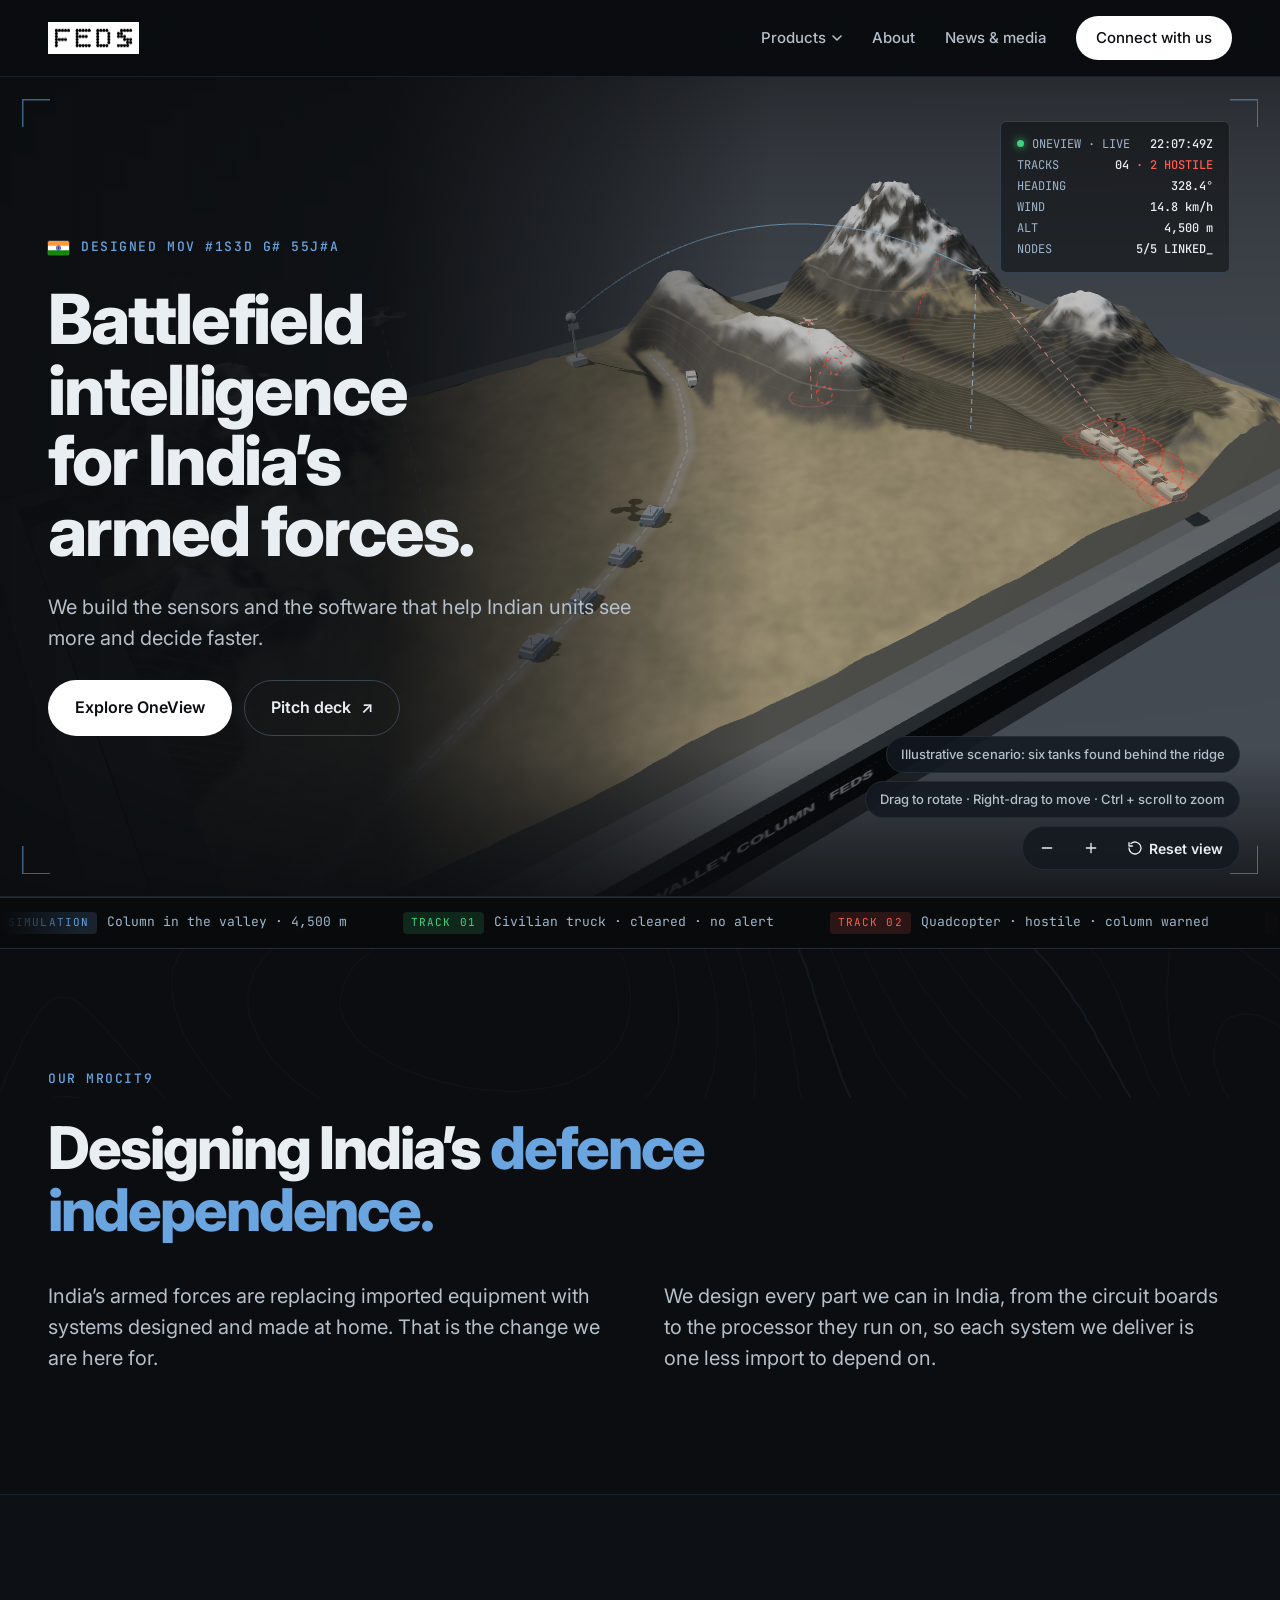
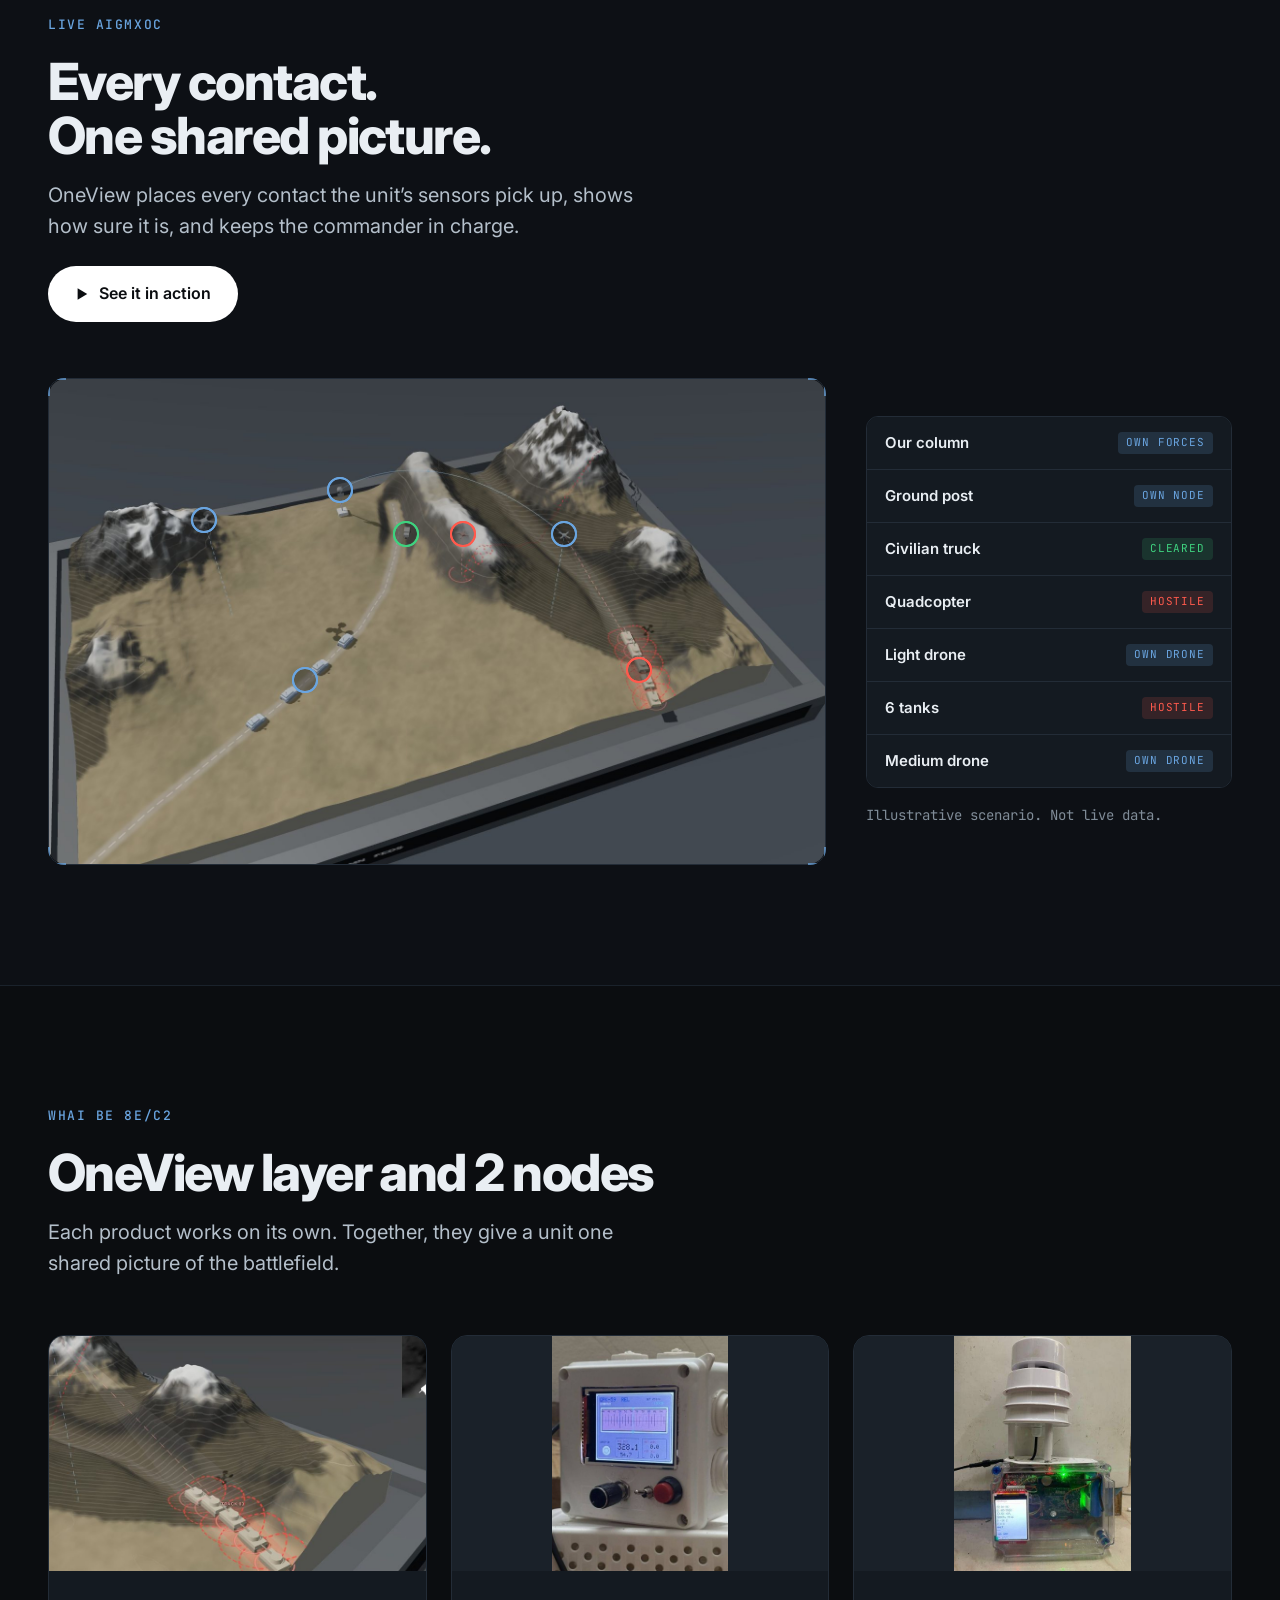
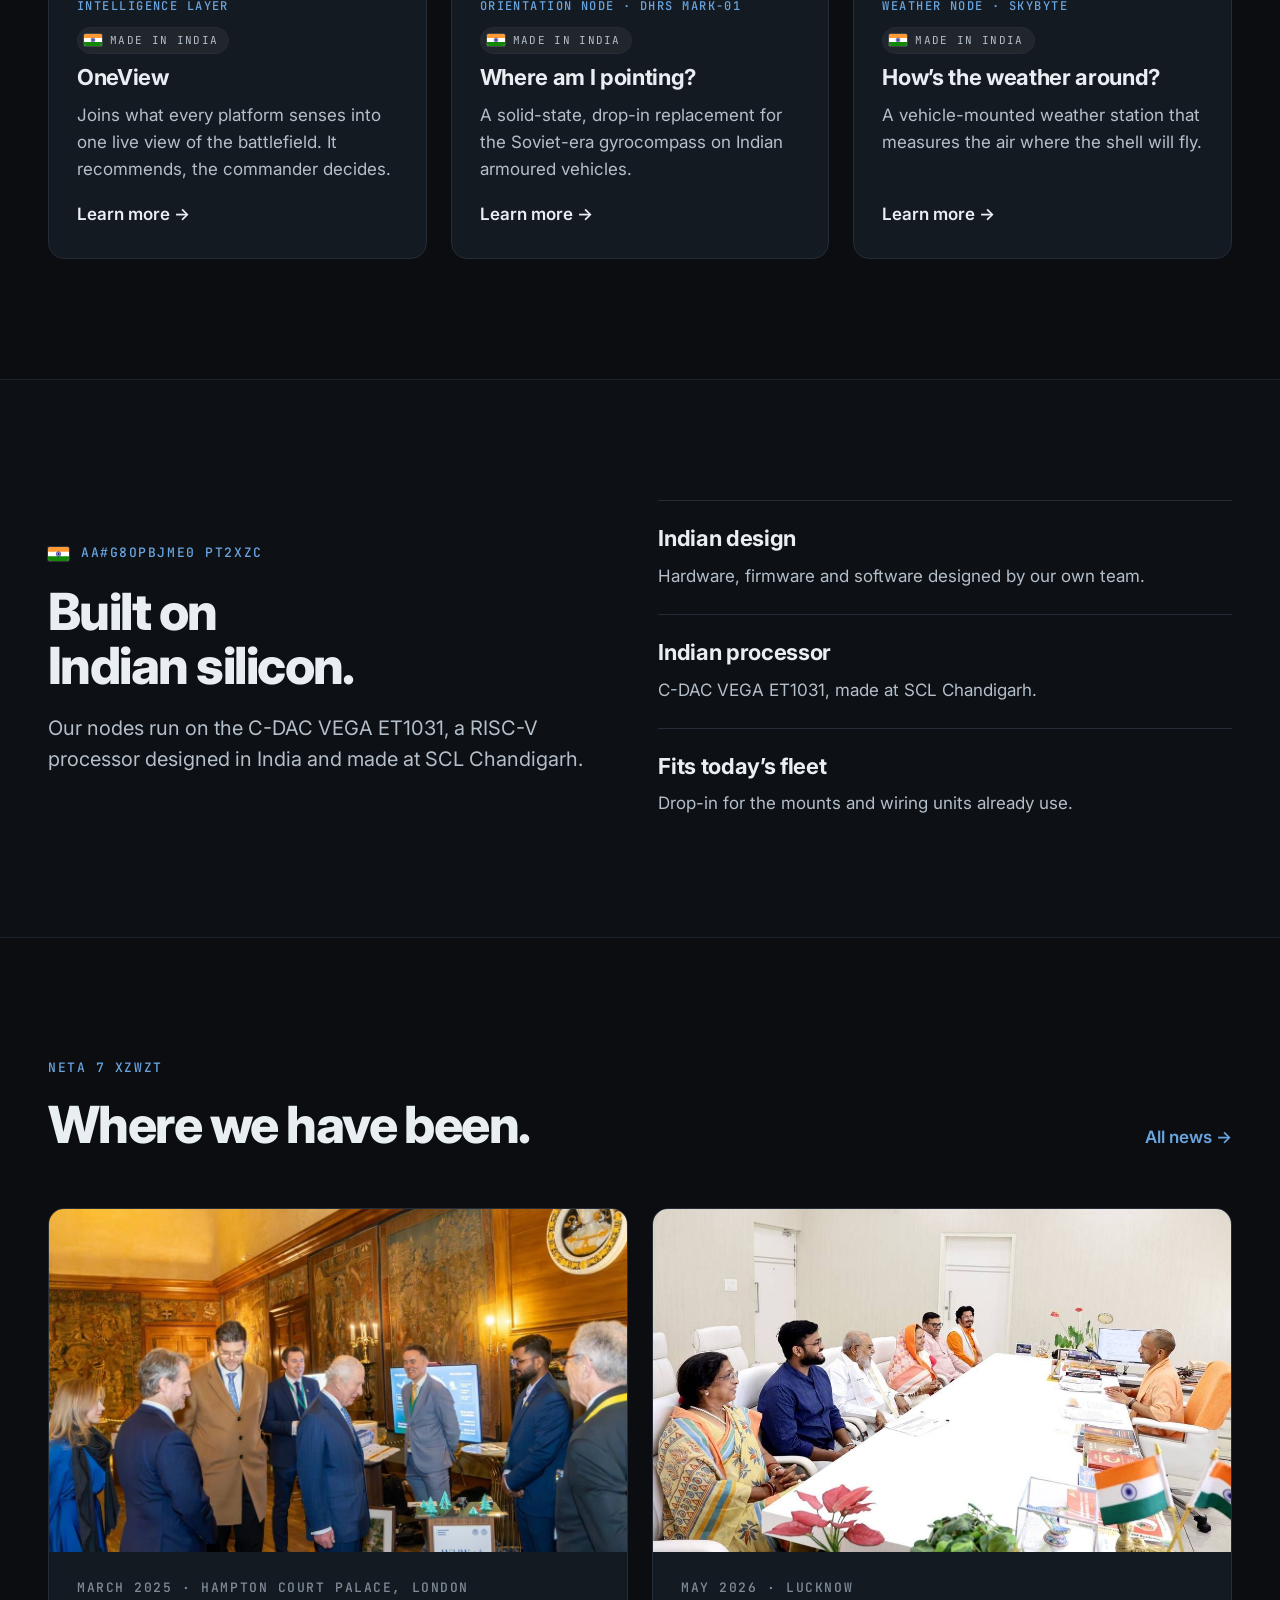
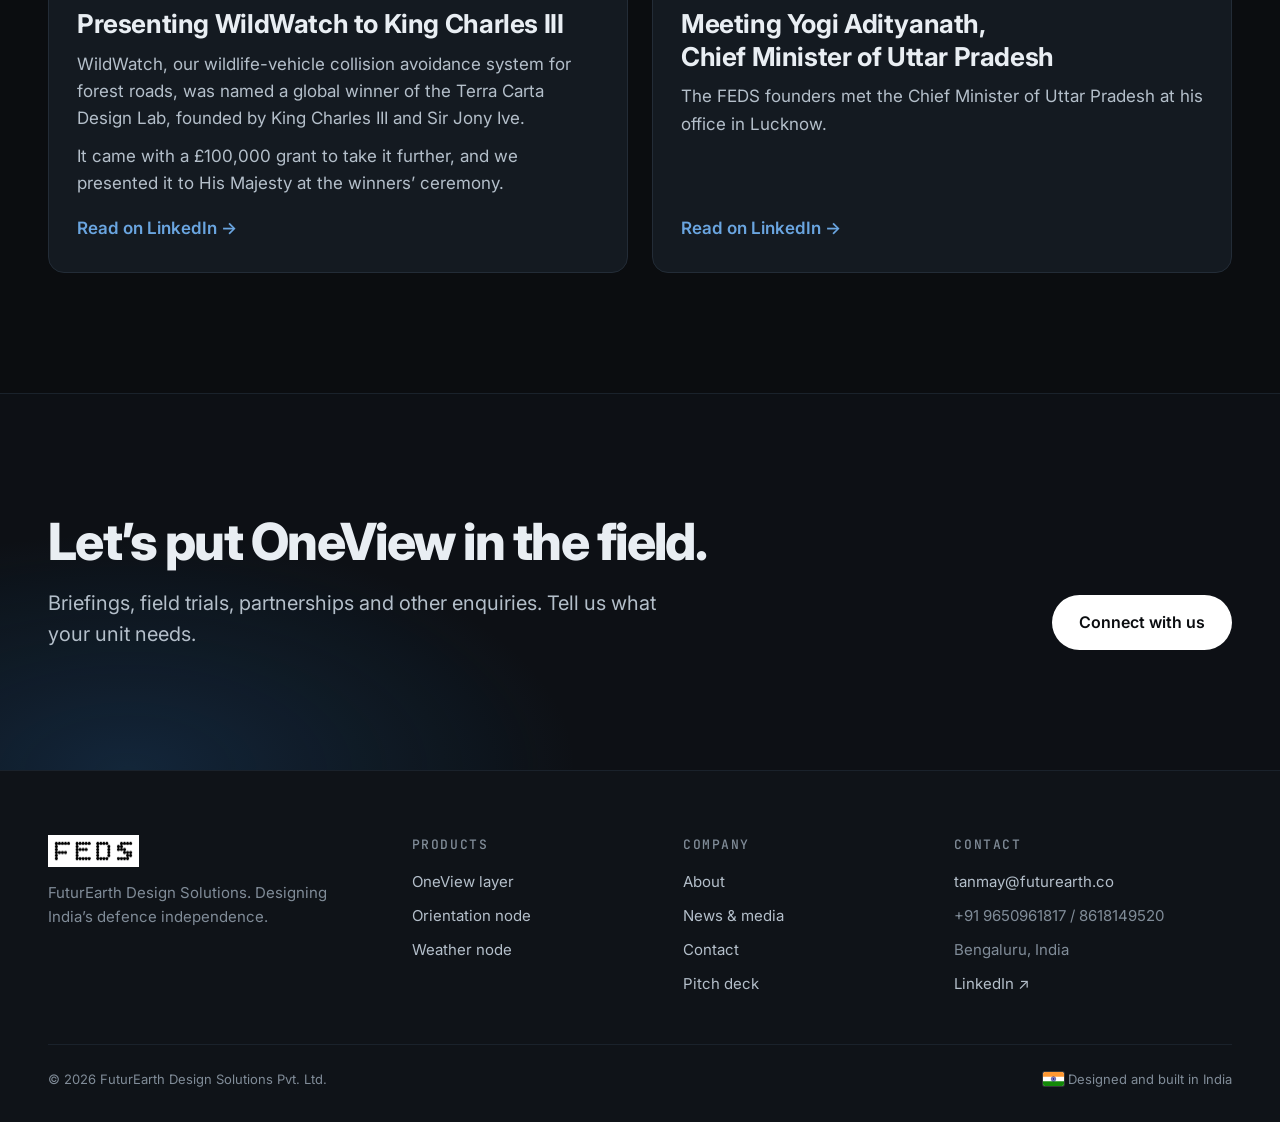
==== index.html @ 79797abe "Use 'other enquiries' on Contact and the home page closing section Co-Authored-By: Claude Opus 5.5 <" ====
<!doctype html>
<html lang="en">
<head>
<meta charset="utf-8">
<meta name="viewport" content="width=device-width, initial-scale=1, viewport-fit=cover">
<title>FEDS · Battlefield intelligence, built in India</title>
<meta name="description" content="FuturEarth Design Solutions builds sensors and software for India&rsquo;s armed forces. Designed and built in India.">
<meta property="og:title" content="FEDS · Battlefield intelligence, built in India">
<meta property="og:description" content="FuturEarth Design Solutions builds sensors and software for India&rsquo;s armed forces. Designed and built in India.">
<link rel="icon" href="img/oneview.svg" type="image/svg+xml">
<link rel="preconnect" href="https://fonts.googleapis.com">
<link rel="preconnect" href="https://fonts.gstatic.com" crossorigin>
<link rel="stylesheet" href="https://fonts.googleapis.com/css2?family=Inter:wght@400;500;600;700;800&family=JetBrains+Mono:wght@400;500&display=swap">
<link rel="stylesheet" href="assets/site.css">
<script>document.documentElement.classList.add("js")</script>
</head>
<body>
<div class="terrain" aria-hidden="true"><i></i></div>
<header class="site-head">
  <div class="wrap">
    <a class="logo" href="index.html" aria-label="FEDS home"><img src="img/feds_logo.png" alt="FEDS" width="91" height="32"></a>
    <button class="menu-toggle" type="button" aria-expanded="false" aria-controls="site-nav">Menu</button>
    <nav class="nav" id="site-nav" aria-label="Main">
      <div class="dd">
        <button type="button" aria-expanded="false" aria-haspopup="true">Products <svg width="10" height="10" viewBox="0 0 10 10" aria-hidden="true"><path d="M1 3l4 4 4-4" fill="none" stroke="currentColor" stroke-width="1.6" stroke-linecap="round" stroke-linejoin="round"/></svg></button>
        <div class="dd-menu">
          <a href="oneview.html"><img src="img/w/oneview.svg" alt=""><span>OneView<small>Intelligence layer</small></span></a>
          <a href="orientation-node.html"><img src="img/w/tank.svg" alt=""><span>Orientation node<small>DHRS Mark-01 · Gyrocompass</small></span></a>
          <a href="weather-node.html"><img src="img/w/weather_station.svg" alt=""><span>Weather node<small>SKYBYTE · Vehicle weather station</small></span></a>
        </div>
      </div>
      <a href="about.html">About</a>
      <a href="news.html">News &amp; media</a>
      <a class="btn primary" href="contact.html">Connect with us</a>
    </nav>
  </div>
</header>
<main>

<section class="hero" id="app">
  <div id="loading">Loading the sand table…</div>
  <canvas id="gl" tabindex="0" aria-label="Interactive 3D sand table of a mountain valley. Drag to rotate, right-drag to move, hold Ctrl and scroll to zoom."></canvas>
  <div class="fade" aria-hidden="true"></div>
  <div class="hud" aria-hidden="true"><div class="scan"></div><div class="frame"></div></div>
  <div class="telemetry" aria-hidden="true">
    <div class="row"><span><span class="dot"></span>ONEVIEW · LIVE</span><b id="t-clock">--:--:--Z</b></div>
    <div class="row"><span>TRACKS</span><b>04 <span class="hos">· 2 HOSTILE</span></b></div>
    <div class="row"><span>HEADING</span><b id="t-hdg">328.1°</b></div>
    <div class="row"><span>WIND</span><b id="t-wind">15.0 km/h</b></div>
    <div class="row"><span>ALT</span><b>4,500 m</b></div>
    <div class="row"><span>NODES</span><b>5/5 LINKED<span class="blink">_</span></b></div>
  </div>
  <div class="copy-layer"><div class="wrap"><div class="copy">
    <span class="eyebrow"><svg class="flag" viewBox="0 0 30 20" width="21" height="14" role="img" aria-label="Indian flag"><rect width="30" height="20" rx="2" fill="#fff"/><path d="M0 2a2 2 0 0 1 2-2h26a2 2 0 0 1 2 2v4.67H0z" fill="#FF9933"/><path d="M0 13.33h30V18a2 2 0 0 1-2 2H2a2 2 0 0 1-2-2z" fill="#138808"/><circle cx="15" cy="10" r="3.2" fill="none" stroke="#000080" stroke-width=".7"/><path d="M15 10L18.20 10.00M15 10L18.09 10.83M15 10L17.77 11.60M15 10L17.26 12.26M15 10L16.60 12.77M15 10L15.83 13.09M15 10L15.00 13.20M15 10L14.17 13.09M15 10L13.40 12.77M15 10L12.74 12.26M15 10L12.23 11.60M15 10L11.91 10.83M15 10L11.80 10.00M15 10L11.91 9.17M15 10L12.23 8.40M15 10L12.74 7.74M15 10L13.40 7.23M15 10L14.17 6.91M15 10L15.00 6.80M15 10L15.83 6.91M15 10L16.60 7.23M15 10L17.26 7.74M15 10L17.77 8.40M15 10L18.09 9.17" stroke="#000080" stroke-width=".3"/></svg>Designed and built in India</span>
    <h1>Battlefield intelligence for India&rsquo;s armed forces.</h1>
    <p class="lede">We build the sensors and the software that help Indian units see more and decide faster.</p>
    <div class="btns"><a class="btn primary" href="oneview.html">Explore OneView</a><a class="btn ghost" href="https://www.futurearth.co/_files/ugd/68453e_98bd35fc959f437ba48a930c511ecbbf.pdf" target="_blank" rel="noopener">Pitch deck <span aria-hidden="true">↗</span></a></div>
  </div></div></div>
  <div class="tools">
    <span class="pill">Illustrative scenario: six tanks found behind the ridge</span>
    <span class="pill" id="hint">Drag to rotate · Right-drag to move · Ctrl + scroll to zoom</span>
    <div class="ctrl" role="group" aria-label="View controls">
      <button type="button" id="zout" aria-label="Zoom out"><svg viewBox="0 0 24 24"><path d="M5 12h14"/></svg></button>
      <button type="button" id="zin" aria-label="Zoom in"><svg viewBox="0 0 24 24"><path d="M12 5v14M5 12h14"/></svg></button>
      <button type="button" id="reset"><svg viewBox="0 0 24 24"><path d="M3 12a9 9 0 1 0 3-6.7"/><path d="M3 4v5h5"/></svg>Reset view</button>
    </div>
  </div>
  <div class="toast" id="toast" role="status">Hold Ctrl (⌘ on Mac) and scroll to zoom</div>
</section>

<div class="ticker" aria-label="Illustrative scenario feed"><div class="ticker-track"><span><i class="t-fr">SIMULATION</i>Column in the valley · 4,500 m</span><span><i class="t-neu">TRACK 01</i>Civilian truck · cleared · no alert</span><span><i class="t-hos">TRACK 02</i>Quadcopter · hostile · column warned</span><span><i class="t-hos">TRACK 03</i>6 tanks · located behind ridge</span><span><i class="t-fr">L1</i>Light drone · tasked by OneView</span><span><i class="t-unk">TRACK 04</i>Fast mover · air · checking sources</span><span><i class="t-fr">CMD</i>Awaiting commander decision</span><span><i class="t-fr">SIMULATION</i>Column in the valley · 4,500 m</span><span><i class="t-neu">TRACK 01</i>Civilian truck · cleared · no alert</span><span><i class="t-hos">TRACK 02</i>Quadcopter · hostile · column warned</span><span><i class="t-hos">TRACK 03</i>6 tanks · located behind ridge</span><span><i class="t-fr">L1</i>Light drone · tasked by OneView</span><span><i class="t-unk">TRACK 04</i>Fast mover · air · checking sources</span><span><i class="t-fr">CMD</i>Awaiting commander decision</span></div></div>

<section class="band"><div class="wrap stack" style="gap:28px">
  <span class="eyebrow">Our mission</span>
  <p data-reveal class="statement">Designing India&rsquo;s <span>defence independence.</span></p>
  <div data-reveal class="grid g2" style="gap:48px;margin-top:12px">
    <p class="lede">India&rsquo;s armed forces are replacing imported equipment with systems designed and made at home. That is the change we are here for.</p>
    <p class="lede">We design every part we can in India, from the circuit boards to the processor they run on, so each system we deliver is one less import to depend on.</p>
  </div>
</div></section>


<section class="band alt"><div class="wrap">
  <div data-reveal class="head"><span class="eyebrow">Live picture</span><h2>Every contact.<br>One shared picture.</h2><p class="lede">OneView places every contact the unit&rsquo;s sensors pick up, shows how sure it is, and keeps the commander in charge.</p><div class="btns" style="margin-top:6px"><a class="btn primary" href="demo/index.html" target="_blank" rel="noopener"><svg width="14" height="14" viewBox="0 0 16 16" aria-hidden="true"><path d="M3 1.5v13l11-6.5z" fill="currentColor"/></svg> See it in action</a></div></div>
  <div class="table-wrap">
    <div class="table-box hud-corners"><img src="img/table-overview.jpg" alt="Sand table of a mountain valley with our column, drones, a ground post, a civilian truck, a hostile quadcopter and six tanks behind the ridge" width="1600" height="1000"><button class="hot k-fr" type="button" data-id="FR" style="left:33%;top:62%" aria-label="Our column"><span class="hot-tip"><b>Our column</b><span>4 vehicles moving up the valley</span><em class="k-fr">Own forces</em></span></button><button class="hot k-fr" type="button" data-id="G1" style="left:37.5%;top:23%" aria-label="Ground post"><span class="hot-tip"><b>Ground post</b><span>Radar and direction finder</span><em class="k-fr">Own node</em></span></button><button class="hot k-neu" type="button" data-id="01" style="left:46%;top:32%" aria-label="Track 01 · Civilian truck"><span class="hot-tip"><b>Track 01 · Civilian truck</b><span>Radar, sight, thermal and radio agree. No alert sent.</span><em class="k-neu">Cleared</em></span></button><button class="hot k-hos" type="button" data-id="02" style="left:53.3%;top:32%" aria-label="Track 02 · Quadcopter"><span class="hot-tip"><b>Track 02 · Quadcopter</b><span>Four sources agree. Column warned early.</span><em class="k-hos">Hostile</em></span></button><button class="hot k-fr" type="button" data-id="L1" style="left:66.4%;top:32%" aria-label="Light drone"><span class="hot-tip"><b>Light drone</b><span>Tasked by OneView to look over the ridge</span><em class="k-fr">Own drone</em></span></button><button class="hot k-hos" type="button" data-id="03" style="left:76%;top:60%" aria-label="Track 03 · 6 tanks"><span class="hot-tip"><b>Track 03 · 6 tanks</b><span>Hidden behind the ridge. Located by two drones.</span><em class="k-hos">Hostile</em></span></button><button class="hot k-fr" type="button" data-id="M1" style="left:20%;top:29%" aria-label="Medium drone"><span class="hot-tip"><b>Medium drone</b><span>Watching the column&rsquo;s flank</span><em class="k-fr">Own drone</em></span></button></div>
    <div class="stack" style="gap:16px">
      <div class="tracks"><div data-id="FR"><span class="nm">Our column</span><i class="tg-fr">OWN FORCES</i></div><div data-id="G1"><span class="nm">Ground post</span><i class="tg-fr">OWN NODE</i></div><div data-id="01"><span class="nm">Civilian truck</span><i class="tg-neu">CLEARED</i></div><div data-id="02"><span class="nm">Quadcopter</span><i class="tg-hos">HOSTILE</i></div><div data-id="L1"><span class="nm">Light drone</span><i class="tg-fr">OWN DRONE</i></div><div data-id="03"><span class="nm">6 tanks</span><i class="tg-hos">HOSTILE</i></div><div data-id="M1"><span class="nm">Medium drone</span><i class="tg-fr">OWN DRONE</i></div></div>
      <p class="muted small" style="font-family:var(--mono)">Illustrative scenario. Not live data.</p>
    </div>
  </div>
</div></section>
<section class="band"><div class="wrap">
  <div data-reveal class="head"><span class="eyebrow">What we build</span><h2>OneView layer and 2 nodes</h2><p class="lede">Each product works on its own. Together, they give a unit one shared picture of the battlefield.</p></div>
  <div data-reveal class="grid g3">
    <a class="card" href="oneview.html"><div class="media"><img src="img/stage-located.jpg" alt="OneView locating tanks hidden behind a ridge" loading="lazy"></div><div class="txt"><span class="tag">Intelligence layer</span><span class="mii"><svg class="flag" viewBox="0 0 30 20" width="21" height="14" role="img" aria-label="Indian flag"><rect width="30" height="20" rx="2" fill="#fff"/><path d="M0 2a2 2 0 0 1 2-2h26a2 2 0 0 1 2 2v4.67H0z" fill="#FF9933"/><path d="M0 13.33h30V18a2 2 0 0 1-2 2H2a2 2 0 0 1-2-2z" fill="#138808"/><circle cx="15" cy="10" r="3.2" fill="none" stroke="#000080" stroke-width=".7"/><path d="M15 10L18.20 10.00M15 10L18.09 10.83M15 10L17.77 11.60M15 10L17.26 12.26M15 10L16.60 12.77M15 10L15.83 13.09M15 10L15.00 13.20M15 10L14.17 13.09M15 10L13.40 12.77M15 10L12.74 12.26M15 10L12.23 11.60M15 10L11.91 10.83M15 10L11.80 10.00M15 10L11.91 9.17M15 10L12.23 8.40M15 10L12.74 7.74M15 10L13.40 7.23M15 10L14.17 6.91M15 10L15.00 6.80M15 10L15.83 6.91M15 10L16.60 7.23M15 10L17.26 7.74M15 10L17.77 8.40M15 10L18.09 9.17" stroke="#000080" stroke-width=".3"/></svg>Made in India</span><h3>OneView</h3><p class="body">Joins what every platform senses into one live view of the battlefield. It recommends, the commander decides.</p><span class="link-arrow">Learn more →</span></div></a>
    <a class="card" href="orientation-node.html"><div class="media contain"><img src="img/dhrs.jpg" alt="Orientation node prototype" loading="lazy"></div><div class="txt"><span class="tag">Orientation node · DHRS Mark-01</span><span class="mii"><svg class="flag" viewBox="0 0 30 20" width="21" height="14" role="img" aria-label="Indian flag"><rect width="30" height="20" rx="2" fill="#fff"/><path d="M0 2a2 2 0 0 1 2-2h26a2 2 0 0 1 2 2v4.67H0z" fill="#FF9933"/><path d="M0 13.33h30V18a2 2 0 0 1-2 2H2a2 2 0 0 1-2-2z" fill="#138808"/><circle cx="15" cy="10" r="3.2" fill="none" stroke="#000080" stroke-width=".7"/><path d="M15 10L18.20 10.00M15 10L18.09 10.83M15 10L17.77 11.60M15 10L17.26 12.26M15 10L16.60 12.77M15 10L15.83 13.09M15 10L15.00 13.20M15 10L14.17 13.09M15 10L13.40 12.77M15 10L12.74 12.26M15 10L12.23 11.60M15 10L11.91 10.83M15 10L11.80 10.00M15 10L11.91 9.17M15 10L12.23 8.40M15 10L12.74 7.74M15 10L13.40 7.23M15 10L14.17 6.91M15 10L15.00 6.80M15 10L15.83 6.91M15 10L16.60 7.23M15 10L17.26 7.74M15 10L17.77 8.40M15 10L18.09 9.17" stroke="#000080" stroke-width=".3"/></svg>Made in India</span><h3>Where am I pointing?</h3><p class="body">A solid-state, drop-in replacement for the Soviet-era gyrocompass on Indian armoured vehicles.</p><span class="link-arrow">Learn more →</span></div></a>
    <a class="card" href="weather-node.html"><div class="media contain"><img src="img/skybyte.jpg" alt="Weather node prototype" loading="lazy"></div><div class="txt"><span class="tag">Weather node · SKYBYTE</span><span class="mii"><svg class="flag" viewBox="0 0 30 20" width="21" height="14" role="img" aria-label="Indian flag"><rect width="30" height="20" rx="2" fill="#fff"/><path d="M0 2a2 2 0 0 1 2-2h26a2 2 0 0 1 2 2v4.67H0z" fill="#FF9933"/><path d="M0 13.33h30V18a2 2 0 0 1-2 2H2a2 2 0 0 1-2-2z" fill="#138808"/><circle cx="15" cy="10" r="3.2" fill="none" stroke="#000080" stroke-width=".7"/><path d="M15 10L18.20 10.00M15 10L18.09 10.83M15 10L17.77 11.60M15 10L17.26 12.26M15 10L16.60 12.77M15 10L15.83 13.09M15 10L15.00 13.20M15 10L14.17 13.09M15 10L13.40 12.77M15 10L12.74 12.26M15 10L12.23 11.60M15 10L11.91 10.83M15 10L11.80 10.00M15 10L11.91 9.17M15 10L12.23 8.40M15 10L12.74 7.74M15 10L13.40 7.23M15 10L14.17 6.91M15 10L15.00 6.80M15 10L15.83 6.91M15 10L16.60 7.23M15 10L17.26 7.74M15 10L17.77 8.40M15 10L18.09 9.17" stroke="#000080" stroke-width=".3"/></svg>Made in India</span><h3>How&rsquo;s the weather around?</h3><p class="body">A vehicle-mounted weather station that measures the air where the shell will fly.</p><span class="link-arrow">Learn more →</span></div></a>
  </div>
</div></section>

<section class="band alt"><div class="wrap split" style="gap:64px">
  <div class="stack" style="gap:20px"><span class="eyebrow"><svg class="flag" viewBox="0 0 30 20" width="21" height="14" role="img" aria-label="Indian flag"><rect width="30" height="20" rx="2" fill="#fff"/><path d="M0 2a2 2 0 0 1 2-2h26a2 2 0 0 1 2 2v4.67H0z" fill="#FF9933"/><path d="M0 13.33h30V18a2 2 0 0 1-2 2H2a2 2 0 0 1-2-2z" fill="#138808"/><circle cx="15" cy="10" r="3.2" fill="none" stroke="#000080" stroke-width=".7"/><path d="M15 10L18.20 10.00M15 10L18.09 10.83M15 10L17.77 11.60M15 10L17.26 12.26M15 10L16.60 12.77M15 10L15.83 13.09M15 10L15.00 13.20M15 10L14.17 13.09M15 10L13.40 12.77M15 10L12.74 12.26M15 10L12.23 11.60M15 10L11.91 10.83M15 10L11.80 10.00M15 10L11.91 9.17M15 10L12.23 8.40M15 10L12.74 7.74M15 10L13.40 7.23M15 10L14.17 6.91M15 10L15.00 6.80M15 10L15.83 6.91M15 10L16.60 7.23M15 10L17.26 7.74M15 10L17.77 8.40M15 10L18.09 9.17" stroke="#000080" stroke-width=".3"/></svg>Aatmanirbhar Bharat</span><h2>Built on<br>Indian silicon.</h2><p class="lede">Our nodes run on the C-DAC VEGA ET1031, a RISC-V processor designed in India and made at SCL Chandigarh.</p></div>
  <div class="stack" style="gap:0">
    <div class="col-rule" style="padding-bottom:24px"><h3>Indian design</h3><p class="body">Hardware, firmware and software designed by our own team.</p></div>
    <div class="col-rule" style="padding-bottom:24px"><h3>Indian processor</h3><p class="body">C-DAC VEGA ET1031, made at SCL Chandigarh.</p></div>
    <div class="col-rule"><h3>Fits today&rsquo;s fleet</h3><p class="body">Drop-in for the mounts and wiring units already use.</p></div>
  </div>
</div></section>

<section class="band"><div class="wrap">
  <div data-reveal class="head" style="flex-direction:row;align-items:flex-end;justify-content:space-between;max-width:none;flex-wrap:wrap;gap:20px"><div class="stack" style="gap:18px"><span class="eyebrow">News &amp; media</span><h2>Where we have been.</h2></div><a class="link-arrow" href="news.html">All news →</a></div>
  <div data-reveal class="grid g2 news-two">
    <article class="card"><div class="media"><img src="img/king_charles.jpg" alt="The FEDS team presenting WildWatch to King Charles III at Hampton Court Palace" loading="lazy"></div>
      <div class="txt"><span class="date">March 2025 · Hampton Court Palace, London</span><h3 style="font-size:26px">Presenting WildWatch to King Charles III</h3>
      <p class="body">WildWatch, our wildlife-vehicle collision avoidance system for forest roads, was named a global winner of the Terra Carta Design Lab, founded by King Charles III and Sir Jony Ive.</p>
      <p class="body">It came with a £100,000 grant to take it further, and we presented it to His Majesty at the winners&rsquo; ceremony.</p>
      <a class="link-arrow" href="https://lnkd.in/p/gG24tddm" target="_blank" rel="noopener">Read on LinkedIn →</a></div></article>
    <article class="card"><div class="media"><img src="img/up_cm.jpg" alt="The FEDS founders meeting Yogi Adityanath, Chief Minister of Uttar Pradesh" loading="lazy"></div>
      <div class="txt"><span class="date">May 2026 · Lucknow</span><h3 style="font-size:26px">Meeting Yogi Adityanath, Chief Minister of Uttar Pradesh</h3>
      <p class="body">The FEDS founders met the Chief Minister of Uttar Pradesh at his office in Lucknow.</p>
      <a class="link-arrow" href="https://lnkd.in/p/gckQj37k" target="_blank" rel="noopener">Read on LinkedIn →</a></div></article>
  </div>
</div></section>
<section class="cta"><div class="wrap">
  <div class="stack" style="max-width:720px"><h2>Let&rsquo;s put OneView in the field.</h2><p class="lede">Briefings, field trials, partnerships and other enquiries. Tell us what your unit needs.</p></div>
  <div class="btns"><a class="btn primary" href="contact.html">Connect with us</a></div>
</div></section>
</main>
<footer class="site-foot">
  <div class="wrap">
    <div class="foot-grid">
      <div class="stack" style="gap:14px">
        <img src="img/feds_logo.png" alt="FEDS" width="91" height="32" style="height:32px;width:auto;align-self:flex-start">
        <p class="muted" style="max-width:300px">FuturEarth Design Solutions. Designing India&rsquo;s defence independence.</p>
      </div>
      <div><h4>Products</h4><ul><li><a href="oneview.html">OneView layer</a></li><li><a href="orientation-node.html">Orientation node</a></li><li><a href="weather-node.html">Weather node</a></li></ul></div>
      <div><h4>Company</h4><ul><li><a href="about.html">About</a></li><li><a href="news.html">News &amp; media</a></li><li><a href="contact.html">Contact</a></li><li><a href="https://www.futurearth.co/_files/ugd/68453e_98bd35fc959f437ba48a930c511ecbbf.pdf" target="_blank" rel="noopener">Pitch deck</a></li></ul></div>
      <div><h4>Contact</h4><ul><li><a href="mailto:tanmay@futurearth.co">tanmay@futurearth.co</a></li><li class="muted">+91 9650961817 / 8618149520</li><li class="muted">Bengaluru, India</li><li><a href="https://www.linkedin.com/company/futurearth-design-solutions-pvt-ltd/" target="_blank" rel="noopener">LinkedIn ↗</a></li></ul></div>
    </div>
    <div class="foot-bottom"><span>&copy; 2026 FuturEarth Design Solutions Pvt. Ltd.</span><span class="right"><svg class="flag" viewBox="0 0 30 20" width="21" height="14" role="img" aria-label="Indian flag"><rect width="30" height="20" rx="2" fill="#fff"/><path d="M0 2a2 2 0 0 1 2-2h26a2 2 0 0 1 2 2v4.67H0z" fill="#FF9933"/><path d="M0 13.33h30V18a2 2 0 0 1-2 2H2a2 2 0 0 1-2-2z" fill="#138808"/><circle cx="15" cy="10" r="3.2" fill="none" stroke="#000080" stroke-width=".7"/><path d="M15 10L18.20 10.00M15 10L18.09 10.83M15 10L17.77 11.60M15 10L17.26 12.26M15 10L16.60 12.77M15 10L15.83 13.09M15 10L15.00 13.20M15 10L14.17 13.09M15 10L13.40 12.77M15 10L12.74 12.26M15 10L12.23 11.60M15 10L11.91 10.83M15 10L11.80 10.00M15 10L11.91 9.17M15 10L12.23 8.40M15 10L12.74 7.74M15 10L13.40 7.23M15 10L14.17 6.91M15 10L15.00 6.80M15 10L15.83 6.91M15 10L16.60 7.23M15 10L17.26 7.74M15 10L17.77 8.40M15 10L18.09 9.17" stroke="#000080" stroke-width=".3"/></svg> Designed and built in India</span></div>
  </div>
</footer>
<script src="assets/site.js"></script>
<script src="assets/three.min.js"></script>
<script src="assets/OrbitControls.js"></script>
<script src="assets/hero3d.js"></script>
</body>
</html>
---- assets/site.css ----
/* FEDS site. Dark, restrained defence look. Brand: Inter, navy accent. */
:root{
  --bg:#0b0d10; --bg-alt:#0f1318; --card:#141a21; --card-hi:#19212a; --line:#232c37; --line-soft:#1a222b;
  --text:#e9eef3; --body:#b4bfca; --muted:#808c98;
  --accent:#6aa5e0; --navy:#1d4e7d; --navy-hi:#2a63a0;
  --font:"Inter",system-ui,-apple-system,"Segoe UI",Roboto,Arial,sans-serif;
  --gutter:max(16px,env(safe-area-inset-left,0px));
  --gutter-r:max(16px,env(safe-area-inset-right,0px));
  color-scheme:dark;
}
*{box-sizing:border-box}
html{scroll-behavior:smooth;-webkit-text-size-adjust:100%}
html,body{margin:0;background:var(--bg);color:var(--text)}
:root{padding-top:env(safe-area-inset-top,0px);padding-bottom:env(safe-area-inset-bottom,0px)}
body{font-family:var(--font);font-size:17px;line-height:1.6;-webkit-font-smoothing:antialiased}
body::before{content:"";position:fixed;inset:0 0 auto;height:env(safe-area-inset-top,0px);z-index:60;background:var(--bg)}
img{max-width:100%;display:block}
[hidden]{display:none!important}
a{color:var(--accent);text-decoration:none}
a:hover{color:#9cc5ee}
:focus-visible{outline:2px solid var(--accent);outline-offset:3px;border-radius:4px}
section[id]{scroll-margin-top:84px}

.wrap{max-width:1280px;margin:0 auto;padding-left:calc(var(--gutter) + 32px);padding-right:calc(var(--gutter-r) + 32px)}
.band{padding-block:120px}
.band.alt{background:var(--bg-alt);border-top:1px solid var(--line-soft);border-bottom:1px solid var(--line-soft)}
.stack{display:flex;flex-direction:column;gap:20px}
.head{display:flex;flex-direction:column;gap:18px;max-width:760px;margin-bottom:56px}
.eyebrow{font-weight:600;font-size:13px;letter-spacing:.16em;text-transform:uppercase;color:var(--accent);display:inline-flex;align-items:center;gap:12px}
.eyebrow.muted{color:var(--muted)}
h1,h2,h3{margin:0;color:var(--text);text-wrap:balance;letter-spacing:-.03em}
h1{font-weight:800;font-size:clamp(42px,5.4vw,76px);line-height:1.02}
h2{font-weight:800;font-size:clamp(34px,4vw,54px);line-height:1.06}
h3{font-weight:700;font-size:22px;line-height:1.25;letter-spacing:-.015em}
p{margin:0}
.lede{font-size:20px;line-height:1.55;color:var(--body);max-width:620px}
.body{color:var(--body)}
.muted{color:var(--muted)}
.small{font-size:14px}
strong{color:var(--text);font-weight:700}

.btns{display:flex;gap:12px;flex-wrap:wrap}
.btn{display:inline-flex;align-items:center;gap:10px;font-weight:600;font-size:16px;padding:14px 26px;border-radius:999px;border:1px solid transparent;transition:background .2s,border-color .2s,color .2s}
.btn.primary{background:#ffffff;color:#0b0d10}
.btn.primary:hover{background:#dfe8f1;color:#0b0d10}
.btn.ghost{border-color:#3a4654;color:var(--text)}
.btn.ghost:hover{border-color:var(--accent);color:var(--text)}
.link-arrow{font-weight:600;display:inline-flex;align-items:center;gap:8px}

/* header */
.site-head{position:sticky;top:env(safe-area-inset-top,0px);z-index:50;background:rgba(11,13,16,.86);backdrop-filter:blur(10px);-webkit-backdrop-filter:blur(10px);border-bottom:1px solid var(--line-soft)}
.site-head .wrap{height:76px;display:flex;align-items:center;gap:32px}
.logo img{height:32px;width:auto}
.nav{display:flex;align-items:center;gap:30px;margin-left:auto;font-size:15px;font-weight:500}
.nav > a, .dd > button{color:var(--body);background:none;border:0;font:inherit;cursor:pointer;padding:8px 0;display:inline-flex;align-items:center;gap:6px}
.nav > a:hover, .dd > button:hover, .nav > a[aria-current="page"]{color:var(--text)}
.dd{position:relative}
.dd-menu{position:absolute;top:100%;left:-18px;min-width:290px;background:var(--card);border:1px solid var(--line);border-radius:14px;padding:8px;display:none;box-shadow:0 20px 50px rgba(0,0,0,.45)}
.dd:hover .dd-menu,.dd:focus-within .dd-menu,.dd.open .dd-menu{display:block}
.dd-menu a{display:flex;gap:14px;align-items:center;padding:12px;border-radius:10px;color:var(--text)}
.dd-menu a:hover{background:var(--card-hi)}
.dd-menu img{width:30px;height:30px;flex:none;object-fit:contain}
.dd-menu span{display:flex;flex-direction:column;line-height:1.3}
.dd-menu small{color:var(--muted);font-size:13px;font-weight:400}
.nav .btn{padding:10px 20px;font-size:15px}
.menu-toggle{display:none;margin-left:auto;background:none;border:1px solid var(--line);color:var(--text);border-radius:10px;padding:8px 12px;font:600 14px var(--font);cursor:pointer}

/* footer */
.site-foot{border-top:1px solid var(--line-soft);background:#080a0c;padding-block:64px 32px;font-size:15px}
.foot-grid{display:grid;grid-template-columns:1.4fr 1fr 1fr 1.2fr;gap:40px}
.foot-grid h4{margin:0 0 14px;font-size:13px;letter-spacing:.14em;text-transform:uppercase;color:var(--muted);font-weight:600}
.foot-grid ul{list-style:none;margin:0;padding:0;display:flex;flex-direction:column;gap:10px}
.foot-grid a{color:var(--body)}
.foot-grid a:hover{color:var(--text)}
.foot-bottom{margin-top:48px;padding-top:24px;border-top:1px solid var(--line-soft);display:flex;gap:24px;flex-wrap:wrap;color:var(--muted);font-size:13px}
.foot-bottom .right{margin-left:auto}

/* cards and grids */
.grid{display:grid;gap:24px}
.g2{grid-template-columns:repeat(2,minmax(0,1fr))}
.g3{grid-template-columns:repeat(3,minmax(0,1fr))}
.g4{grid-template-columns:repeat(4,minmax(0,1fr))}
.g5{grid-template-columns:repeat(5,minmax(0,1fr))}
.card{background:var(--card);border:1px solid var(--line);border-radius:16px;overflow:hidden}
.card.pad{padding:32px}
a.card{color:inherit;display:flex;flex-direction:column;transition:border-color .2s,transform .2s}
a.card:hover{border-color:#3b4857;transform:translateY(-2px)}
.card .media{background:#1a2129;aspect-ratio:16/10;display:flex;align-items:center;justify-content:center;overflow:hidden}
.card .media img{width:100%;height:100%;object-fit:cover}
.card .media.contain img{object-fit:contain}
.card .media.icon{background:radial-gradient(circle at 50% 50%,#17324d 0%,#121821 70%)}
.card .media.icon img{width:96px;height:96px;object-fit:contain}
.card .txt{padding:26px 28px 30px;display:flex;flex-direction:column;gap:10px;flex:1}
.card .txt .link-arrow{margin-top:auto;padding-top:8px}
.tag{font-size:12px;font-weight:600;letter-spacing:.14em;text-transform:uppercase;color:var(--accent)}

.col-rule{border-top:1px solid var(--line);padding-top:24px;display:flex;flex-direction:column;gap:10px}

/* hero (home) */
.hero{position:relative;height:820px;overflow:hidden;border-bottom:1px solid var(--line-soft);background:var(--bg)}
#gl{position:absolute;inset:0;width:100%;height:100%;display:block;cursor:grab;outline:none}
#gl:active{cursor:grabbing}
.hero .fade{position:absolute;inset:0;pointer-events:none;background:linear-gradient(90deg,rgba(11,13,16,.97) 0%,rgba(11,13,16,.9) 30%,rgba(11,13,16,.5) 46%,rgba(11,13,16,0) 60%),linear-gradient(0deg,rgba(11,13,16,.8) 0%,rgba(11,13,16,0) 18%)}
.hero .copy-layer{position:absolute;inset:0;pointer-events:none;display:flex;align-items:center}
.hero .copy-layer .wrap{width:100%}
.hero .copy{max-width:600px;display:flex;flex-direction:column;align-items:flex-start;gap:26px}
.hero .copy a{pointer-events:auto}
.tools{position:absolute;right:calc(var(--gutter-r) + 24px);bottom:26px;display:flex;flex-direction:column;align-items:flex-end;gap:8px}
.pill{font-size:13px;font-weight:500;color:var(--body);background:rgba(20,26,33,.88);border:1px solid var(--line);border-radius:999px;padding:7px 14px;transition:opacity .6s}
.pill.gone{opacity:0}
.ctrl{display:flex;gap:4px;background:rgba(20,26,33,.9);border:1px solid var(--line);border-radius:999px;padding:4px}
.ctrl button{font:600 14px var(--font);color:var(--text);background:transparent;border:0;border-radius:999px;height:34px;min-width:34px;padding:0 12px;cursor:pointer;display:inline-flex;align-items:center;justify-content:center;gap:6px}
.ctrl button:hover{background:var(--card-hi)}
.ctrl svg{width:16px;height:16px;fill:none;stroke:currentColor;stroke-width:2;stroke-linecap:round;stroke-linejoin:round}
.toast{position:absolute;left:62%;top:50%;transform:translate(-50%,-50%);background:rgba(20,26,33,.94);border:1px solid var(--line);color:var(--text);font-size:15px;font-weight:500;padding:12px 18px;border-radius:12px;pointer-events:none;opacity:0;transition:opacity .25s}
.toast.on{opacity:1}
#loading{position:absolute;inset:0;display:flex;align-items:center;justify-content:flex-end;padding-right:20%;color:var(--muted);font-size:15px;pointer-events:none;transition:opacity .6s}

/* page hero (inner pages) */
.page-hero{padding-block:110px 90px;border-bottom:1px solid var(--line-soft);background:radial-gradient(ellipse 60% 80% at 85% 20%,rgba(29,78,125,.22),transparent 70%),var(--bg)}
.split{display:grid;grid-template-columns:minmax(0,1fr) minmax(0,1.05fr);gap:72px;align-items:center}
.photo-panel{background:#1a2129;border:1px solid var(--line);border-radius:20px;overflow:hidden;aspect-ratio:4/3.4;display:flex;align-items:center;justify-content:center}
.photo-panel img{width:100%;height:100%;object-fit:contain}

/* mission */
.statement{font-weight:800;font-size:clamp(36px,4.6vw,64px);line-height:1.05;letter-spacing:-.035em;max-width:980px}
.statement span{color:var(--accent)}

/* stages */
.stage{display:grid;grid-template-columns:minmax(0,1.25fr) minmax(0,1fr);gap:56px;align-items:center;padding-block:40px;border-top:1px solid var(--line-soft)}
.stage:first-of-type{border-top:0}
.stage .shot{border-radius:16px;overflow:hidden;border:1px solid var(--line);background:#000}
.stage .shot img{width:100%;height:auto}
.stage.flip .shot{order:2}

/* specs */
.specs{width:100%;border-collapse:collapse;font-size:16px}
.specs th,.specs td{text-align:left;padding:18px 0;border-bottom:1px solid var(--line);vertical-align:top}
.specs th{width:34%;color:var(--muted);font-weight:500;padding-right:24px}
.specs td{color:var(--text)}

/* rules */
.rules{border:1px solid var(--line);border-radius:16px;overflow:hidden}
.rules > div{display:grid;grid-template-columns:200px minmax(0,1fr);gap:16px;padding:22px 28px;border-bottom:1px solid var(--line);align-items:center;background:var(--card)}
.rules > div:last-child{border-bottom:0;background:var(--navy)}
.rules .k{font-size:13px;font-weight:600;letter-spacing:.12em;text-transform:uppercase;color:var(--accent)}
.rules > div:last-child .k{color:#cfe2f5}

/* recognition */
.recog{display:grid;grid-template-columns:repeat(4,minmax(0,1fr));border:1px solid var(--line);border-radius:16px;overflow:hidden}
.recog > div{padding:28px;display:flex;gap:16px;align-items:flex-start;border-left:1px solid var(--line);background:var(--card)}
.recog > div:first-child{border-left:0}
.recog .ic{width:44px;height:44px;border-radius:12px;background:#17283a;display:flex;align-items:center;justify-content:center;flex:none}
.recog svg{width:22px;height:22px;fill:none;stroke:var(--accent);stroke-width:1.8;stroke-linecap:round;stroke-linejoin:round}
.recog b{display:block;font-size:16px;line-height:1.3;margin-bottom:4px}
.recog span{font-size:14px;color:var(--muted);line-height:1.4}

/* timeline */
.timeline{list-style:none;margin:0;padding:0 0 0 32px;border-left:2px solid var(--line);display:flex;flex-direction:column;gap:36px}
.timeline li{position:relative;display:flex;flex-direction:column;gap:6px}
.timeline li::before{content:"";position:absolute;left:-42px;top:5px;width:18px;height:18px;border-radius:50%;background:var(--bg);border:2px solid #4a5a6b;box-sizing:border-box}
.timeline li.key::before{background:var(--accent);border-color:var(--accent);box-shadow:0 0 0 5px rgba(106,165,224,.18)}
.timeline .when{font-size:12px;font-weight:600;letter-spacing:.14em;text-transform:uppercase;color:var(--muted)}
.timeline li.key .when{color:var(--accent)}
.timeline b{font-size:21px;letter-spacing:-.01em}

/* people */
.person{display:flex;gap:26px;align-items:center;padding:28px}
.person img{width:132px;height:132px;border-radius:50%;object-fit:cover;flex:none}
.person .role{color:var(--accent);font-weight:600;font-size:14px}

/* news */
.news-item{display:grid;grid-template-columns:minmax(0,.9fr) minmax(0,1.1fr);gap:40px;align-items:center;padding-block:36px;border-top:1px solid var(--line)}
.news-item:first-child{border-top:0}
.news-item .shot{border-radius:14px;overflow:hidden;border:1px solid var(--line);aspect-ratio:16/10;background:#1a2129}
.news-item .shot img{width:100%;height:100%;object-fit:cover}
.news-item .shot.contain img{object-fit:contain}
.news-item .shot.icon{display:flex;align-items:center;justify-content:center;background:radial-gradient(circle at 50% 50%,#17324d 0%,#121821 70%)}
.news-item .shot.icon img{width:110px;height:110px}
.date{font-size:13px;font-weight:600;letter-spacing:.14em;text-transform:uppercase;color:var(--muted)}

/* cta */
.cta{padding-block:120px;text-align:left;background:radial-gradient(ellipse 50% 90% at 10% 100%,rgba(29,78,125,.35),transparent 70%),var(--bg-alt);border-top:1px solid var(--line-soft)}
.cta .wrap{display:flex;align-items:flex-end;justify-content:space-between;gap:40px;flex-wrap:wrap}

/* contact */
.contact-list{display:flex;flex-direction:column}
.contact-list > div{display:grid;grid-template-columns:140px minmax(0,1fr);gap:16px;padding:20px 0;border-bottom:1px solid var(--line)}
.contact-list .k{color:var(--muted)}

/* oneview diagram flow */
.ov-flow{animation:ovflow 1.2s linear infinite}
@keyframes ovflow{to{stroke-dashoffset:-24}}

@media (max-width:1000px){
  .g4,.recog{grid-template-columns:repeat(2,minmax(0,1fr))}
  .recog > div:nth-child(3){border-left:0}
  .recog > div:nth-child(n+3){border-top:1px solid var(--line)}
  .g5{grid-template-columns:repeat(3,minmax(0,1fr))}
  .foot-grid{grid-template-columns:1fr 1fr}
}
@media (max-width:900px){
  .wrap{padding-left:var(--gutter);padding-right:var(--gutter-r)}
  .band,.cta{padding-block:80px}
  .menu-toggle{display:inline-flex}
  .nav{display:none;position:absolute;top:76px;left:0;right:0;flex-direction:column;align-items:stretch;gap:0;background:var(--bg);border-bottom:1px solid var(--line);padding:8px var(--gutter-r) 20px var(--gutter)}
  .nav.open{display:flex}
  .nav > a,.dd > button{padding:14px 0;border-bottom:1px solid var(--line-soft)}
  .dd-menu{position:static;display:block;border:0;box-shadow:none;background:none;padding:0 0 8px;min-width:0}
  .nav .btn{margin-top:14px;justify-content:center}
  .g2,.g3,.split,.stage,.news-item{grid-template-columns:1fr}
  .stage.flip .shot{order:0}
  .g5{grid-template-columns:repeat(2,minmax(0,1fr))}
  .hero{height:auto;display:flex;flex-direction:column}
  .hero .copy-layer{position:relative;order:1;padding-block:56px 28px}
  #gl{position:relative;order:2;height:420px}
  .hero .fade{display:none}
  .tools{position:relative;order:3;right:auto;bottom:auto;align-items:flex-start;padding:12px var(--gutter) 24px}
  .toast{left:50%}
  .rules > div{grid-template-columns:1fr;gap:6px}
  .person{flex-direction:column;align-items:flex-start}
  .contact-list > div{grid-template-columns:1fr;gap:4px}
}
@media (max-width:560px){
  .g4,.g5,.recog{grid-template-columns:1fr}
  .recog > div{border-left:0;border-top:1px solid var(--line)}
  .recog > div:first-child{border-top:0}
  .foot-grid{grid-template-columns:1fr}
}
@media (prefers-reduced-motion:reduce){html{scroll-behavior:auto}.ov-flow{animation:none}.pill,.toast,#loading{transition:none}a.card{transition:none}}

/* ===== sci-fi layer ===== */
:root{--mono:"JetBrains Mono",ui-monospace,SFMono-Regular,Menlo,Consolas,monospace;--hos:#ff5a4d;--unk:#ffc34a;--neu:#3fd27f}
.eyebrow,.tag,.date,.timeline .when,.rules .k,.foot-grid h4{font-family:var(--mono);letter-spacing:.12em;font-weight:500}

.site-foot{background-color:var(--bg-alt)}
.page-hero{position:relative;overflow:hidden}
.page-hero::before{content:"";position:absolute;inset:0;pointer-events:none;background-image:linear-gradient(rgba(106,165,224,.08) 1px,transparent 1px),linear-gradient(90deg,rgba(106,165,224,.08) 1px,transparent 1px);background-size:64px 64px;-webkit-mask-image:radial-gradient(ellipse 70% 80% at 70% 30%,#000 10%,transparent 75%);mask-image:radial-gradient(ellipse 70% 80% at 70% 30%,#000 10%,transparent 75%)}
.page-hero > .wrap{position:relative}

/* reveal on scroll */
html.js [data-reveal]{opacity:0;transform:translateY(26px);transition:opacity .8s cubic-bezier(.2,.7,.2,1),transform .8s cubic-bezier(.2,.7,.2,1)}
html.js [data-reveal].in{opacity:1;transform:none}

/* cards: cursor glow and HUD corners */
.card{position:relative;--mx:50%;--my:50%}
.card::before{content:"";position:absolute;inset:0;border-radius:inherit;pointer-events:none;opacity:0;transition:opacity .3s;background:radial-gradient(420px circle at var(--mx) var(--my),rgba(106,165,224,.16),transparent 45%);z-index:1}
.card:hover::before{opacity:1}
a.card:hover{border-color:rgba(106,165,224,.55);box-shadow:0 0 0 1px rgba(106,165,224,.15),0 20px 60px rgba(0,0,0,.5),0 0 40px rgba(106,165,224,.12)}
.hud-corners{position:relative}
.hud-corners::after{content:"";position:absolute;inset:-1px;pointer-events:none;border-radius:inherit;background:
 linear-gradient(var(--accent),var(--accent)) top left/18px 2px no-repeat,linear-gradient(var(--accent),var(--accent)) top left/2px 18px no-repeat,
 linear-gradient(var(--accent),var(--accent)) top right/18px 2px no-repeat,linear-gradient(var(--accent),var(--accent)) top right/2px 18px no-repeat,
 linear-gradient(var(--accent),var(--accent)) bottom left/18px 2px no-repeat,linear-gradient(var(--accent),var(--accent)) bottom left/2px 18px no-repeat,
 linear-gradient(var(--accent),var(--accent)) bottom right/18px 2px no-repeat,linear-gradient(var(--accent),var(--accent)) bottom right/2px 18px no-repeat;opacity:.7}

/* hero HUD */
.hud{position:absolute;inset:0;pointer-events:none}
.hud .scan{position:absolute;left:0;right:0;height:120px;top:-120px;background:linear-gradient(180deg,transparent,rgba(106,165,224,.07),transparent);animation:scan 7s linear infinite}
@keyframes scan{to{top:100%}}
.hud .frame{position:absolute;inset:22px;background:
 linear-gradient(#6aa5e0,#6aa5e0) top left/28px 1.5px no-repeat,linear-gradient(#6aa5e0,#6aa5e0) top left/1.5px 28px no-repeat,
 linear-gradient(#6aa5e0,#6aa5e0) top right/28px 1.5px no-repeat,linear-gradient(#6aa5e0,#6aa5e0) top right/1.5px 28px no-repeat,
 linear-gradient(#6aa5e0,#6aa5e0) bottom left/28px 1.5px no-repeat,linear-gradient(#6aa5e0,#6aa5e0) bottom left/1.5px 28px no-repeat,
 linear-gradient(#6aa5e0,#6aa5e0) bottom right/28px 1.5px no-repeat,linear-gradient(#6aa5e0,#6aa5e0) bottom right/1.5px 28px no-repeat;opacity:.55}
.telemetry{position:absolute;top:44px;right:calc(var(--gutter-r) + 34px);font-family:var(--mono);font-size:12px;line-height:1.75;color:#9fb6cc;background:rgba(11,13,16,.55);border:1px solid rgba(106,165,224,.25);padding:12px 16px;border-radius:6px;min-width:230px;backdrop-filter:blur(4px)}
.telemetry b{color:var(--text);font-weight:500}
.telemetry .row{display:flex;justify-content:space-between;gap:18px}
.telemetry .hos{color:var(--hos)}
.blink{animation:blink 1.2s steps(2,start) infinite}
@keyframes blink{to{visibility:hidden}}
.dot{display:inline-block;width:7px;height:7px;border-radius:50%;background:var(--neu);box-shadow:0 0 8px var(--neu);margin-right:8px;vertical-align:1px}

/* ticker */
.ticker{border-block:1px solid var(--line);background:#080a0c;overflow:hidden;white-space:nowrap;font-family:var(--mono);font-size:13px;color:#9fb6cc;position:relative}
.ticker::before,.ticker::after{content:"";position:absolute;top:0;bottom:0;width:80px;z-index:1;pointer-events:none}
.ticker::before{left:0;background:linear-gradient(90deg,#080a0c,transparent)}
.ticker::after{right:0;background:linear-gradient(-90deg,#080a0c,transparent)}
.ticker-track{display:inline-flex;gap:56px;padding:14px 0;animation:tick 48s linear infinite}
.ticker-track span{display:inline-flex;align-items:center;gap:10px}
.ticker i{font-style:normal;padding:2px 8px;border-radius:4px;font-size:11px;letter-spacing:.1em}
.t-hos{background:rgba(255,90,77,.14);color:var(--hos)}.t-unk{background:rgba(255,195,74,.14);color:var(--unk)}.t-neu{background:rgba(63,210,127,.14);color:var(--neu)}.t-fr{background:rgba(106,165,224,.16);color:var(--accent)}
@keyframes tick{to{transform:translateX(-50%)}}

/* radar */
.radar-wrap{display:grid;grid-template-columns:minmax(0,1.1fr) minmax(0,.9fr);gap:56px;align-items:center}
.radar-box{position:relative;aspect-ratio:1/1;max-width:600px;width:100%;margin:0 auto;border-radius:50%;background:radial-gradient(circle,#0e1a26 0%,#0b1119 60%,#0b0d10 72%)}
#radar{width:100%;height:100%;display:block;border-radius:50%;cursor:crosshair}
.radar-tip{position:absolute;pointer-events:none;font-family:var(--mono);font-size:12px;line-height:1.6;background:rgba(11,13,16,.92);border:1px solid var(--line);border-radius:6px;padding:10px 12px;min-width:190px;transform:translate(14px,-50%);opacity:0;transition:opacity .15s}
.radar-tip.on{opacity:1}
.tracks{display:flex;flex-direction:column;border:1px solid var(--line);border-radius:12px;overflow:hidden;font-family:var(--mono);font-size:13px}
.tracks > div{display:grid;grid-template-columns:70px minmax(0,1fr) auto;gap:14px;padding:14px 18px;border-bottom:1px solid var(--line);align-items:center;background:var(--card);transition:background .2s}
.tracks > div:last-child{border-bottom:0}
.tracks > div.hl{background:#18232f}
.tracks .id{color:var(--muted)}
.tracks .nm{color:var(--text);font-family:var(--font);font-size:15px;font-weight:600}
@media (max-width:900px){.radar-wrap{grid-template-columns:1fr}.telemetry{display:none}}
@media (prefers-reduced-motion:reduce){html.js [data-reveal]{opacity:1;transform:none;transition:none}.hud .scan,.ticker-track,.blink{animation:none}}
/* sand table hotspots */
.table-wrap{display:grid;grid-template-columns:minmax(0,1.7fr) minmax(0,.8fr);gap:40px;align-items:center}
.table-box{position:relative;border-radius:16px;border:1px solid var(--line);background:#000}
.table-box img{width:100%;height:auto;border-radius:16px}
.hot{position:absolute;width:26px;height:26px;margin:-13px 0 0 -13px;border-radius:50%;border:2px solid currentColor;background:rgba(11,13,16,.35);cursor:pointer;padding:0;color:var(--accent)}
.hot::after{content:"";position:absolute;inset:-2px;border-radius:50%;border:2px solid currentColor;animation:ping 2.2s ease-out infinite}
@keyframes ping{0%{transform:scale(1);opacity:.8}100%{transform:scale(2.6);opacity:0}}
.hot.k-hos{color:var(--hos)}.hot.k-neu{color:var(--neu)}.hot.k-unk{color:var(--unk)}
.hot-tip{position:absolute;left:50%;bottom:calc(100% + 12px);transform:translateX(-50%) translateY(6px);min-width:230px;text-align:left;background:rgba(11,13,16,.95);border:1px solid var(--line);border-radius:10px;padding:12px 14px;font:400 13px/1.5 var(--font);color:var(--body);opacity:0;pointer-events:none;transition:opacity .18s,transform .18s;z-index:3;display:flex;flex-direction:column;gap:4px}
.hot-tip b{color:var(--text);font-size:14px}
.hot-tip em{font-style:normal;font-family:var(--mono);font-size:11px;letter-spacing:.1em;text-transform:uppercase}
.hot-tip em.k-hos{color:var(--hos)}.hot-tip em.k-neu{color:var(--neu)}.hot-tip em.k-fr{color:var(--accent)}
.hot:hover .hot-tip,.hot:focus-visible .hot-tip,.hot.on .hot-tip{opacity:1;transform:translateX(-50%)}
.hot:hover,.hot.on{z-index:4;background:rgba(106,165,224,.25)}
.tracks > div{grid-template-columns:minmax(0,1fr) auto;cursor:default}
.tracks i{font-style:normal;padding:2px 8px;border-radius:4px;font-size:11px;font-family:var(--mono);letter-spacing:.08em}
.tg-hos{background:rgba(255,90,77,.14);color:var(--hos)}.tg-neu{background:rgba(63,210,127,.14);color:var(--neu)}.tg-fr{background:rgba(106,165,224,.16);color:var(--accent)}
@media (max-width:900px){.table-wrap{grid-template-columns:1fr}.hot-tip{min-width:180px}}
@media (prefers-reduced-motion:reduce){.hot::after{animation:none}}
/* home news feature */
.news-feature{display:grid;grid-template-columns:minmax(0,1.35fr) minmax(0,1fr);gap:24px}
.news-feature .feat .media{aspect-ratio:16/10}
.news-side{display:grid;grid-template-rows:1fr 1fr;gap:24px}
.news-side .card{display:flex;flex-direction:row}
.news-feature .feat{display:flex;flex-direction:column}
.news-side .card .media{aspect-ratio:auto;width:44%;flex:none}
.news-side .card .txt{padding:22px 24px}
@media (max-width:900px){.news-feature{grid-template-columns:1fr}.news-side .card{flex-direction:column}.news-side .card .media{width:100%;aspect-ratio:16/10}}
.news-two .card{display:flex;flex-direction:column}
.news-two .card .media{aspect-ratio:16/9.5}
/* India flag */
.flag{display:inline-block;vertical-align:-2px;flex:none;border-radius:2px;box-shadow:0 0 0 1px rgba(255,255,255,.15)}
.mii{display:inline-flex;align-items:center;gap:8px;align-self:flex-start;font-family:var(--mono);font-size:11px;letter-spacing:.12em;text-transform:uppercase;color:var(--body);background:rgba(255,255,255,.05);border:1px solid var(--line);border-radius:999px;padding:4px 10px 4px 6px}
.mii .flag{width:18px;height:12px}
.specs .flag{margin-left:6px}

/* moving terrain background */
.terrain{position:fixed;inset:-22%;z-index:0;pointer-events:none;opacity:.1;will-change:transform;-webkit-mask-image:radial-gradient(ellipse 75% 70% at 50% 50%,rgba(0,0,0,.35) 0%,#000 70%);mask-image:radial-gradient(ellipse 75% 70% at 50% 50%,rgba(0,0,0,.35) 0%,#000 70%)}
.terrain i{position:absolute;inset:0;background:url(../img/contours.svg) center/cover no-repeat;animation:drift 40s ease-in-out infinite alternate;will-change:transform}
@keyframes drift{0%{transform:translate3d(-6%,-4%,0) rotate(-3deg) scale(1.02)}50%{transform:translate3d(2%,3%,0) rotate(1deg) scale(1.06)}100%{transform:translate3d(6%,-2%,0) rotate(3deg) scale(1.03)}}
main,.site-foot{position:relative;z-index:1}
.band.alt{background:rgba(15,19,24,.72)}
.cta{background:radial-gradient(ellipse 50% 90% at 10% 100%,rgba(29,78,125,.35),transparent 70%),rgba(15,19,24,.72)}
.page-hero{background:radial-gradient(ellipse 60% 80% at 85% 20%,rgba(29,78,125,.22),transparent 70%)}
/* crosshair cursor */
html,body,*{cursor:url("data:image/svg+xml,%3Csvg xmlns='http://www.w3.org/2000/svg' width='32' height='32'%3E%3Cg fill='none' stroke='%236aa5e0' stroke-width='1.5'%3E%3Ccircle cx='16' cy='16' r='7'/%3E%3Cpath d='M16 2v7M16 23v7M2 16h7M23 16h7'/%3E%3C/g%3E%3Ccircle cx='16' cy='16' r='1.5' fill='%23e9eef3'/%3E%3C/svg%3E") 16 16, crosshair !important}
a,a *,button,button *,[role=button],summary,label{cursor:url("data:image/svg+xml,%3Csvg xmlns='http://www.w3.org/2000/svg' width='32' height='32'%3E%3Cg fill='none' stroke='%239cc5ee' stroke-width='2'%3E%3Ccircle cx='16' cy='16' r='9'/%3E%3Cpath d='M16 1v8M16 23v8M1 16h8M23 16h8'/%3E%3C/g%3E%3Ccircle cx='16' cy='16' r='3' fill='%236aa5e0'/%3E%3C/svg%3E") 16 16, crosshair !important}
@media (prefers-reduced-motion:reduce){.terrain i{animation:none}}
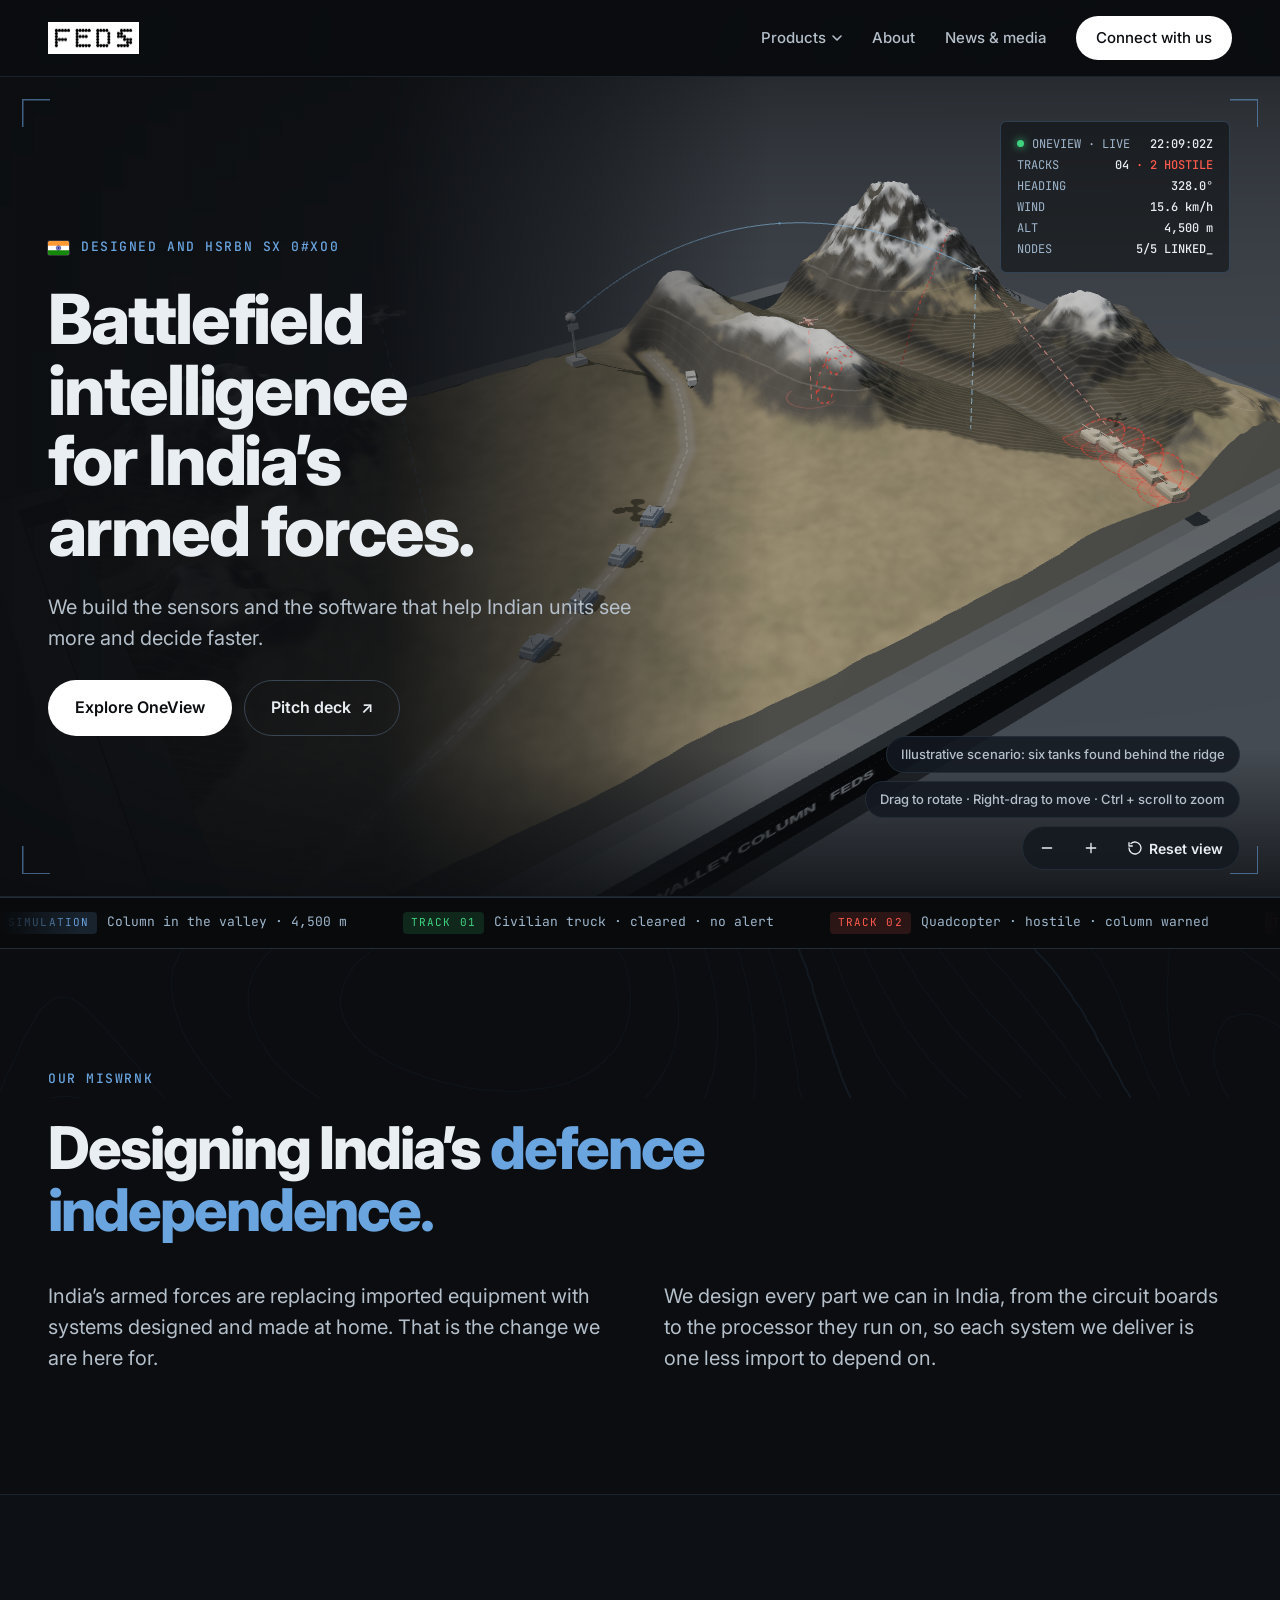
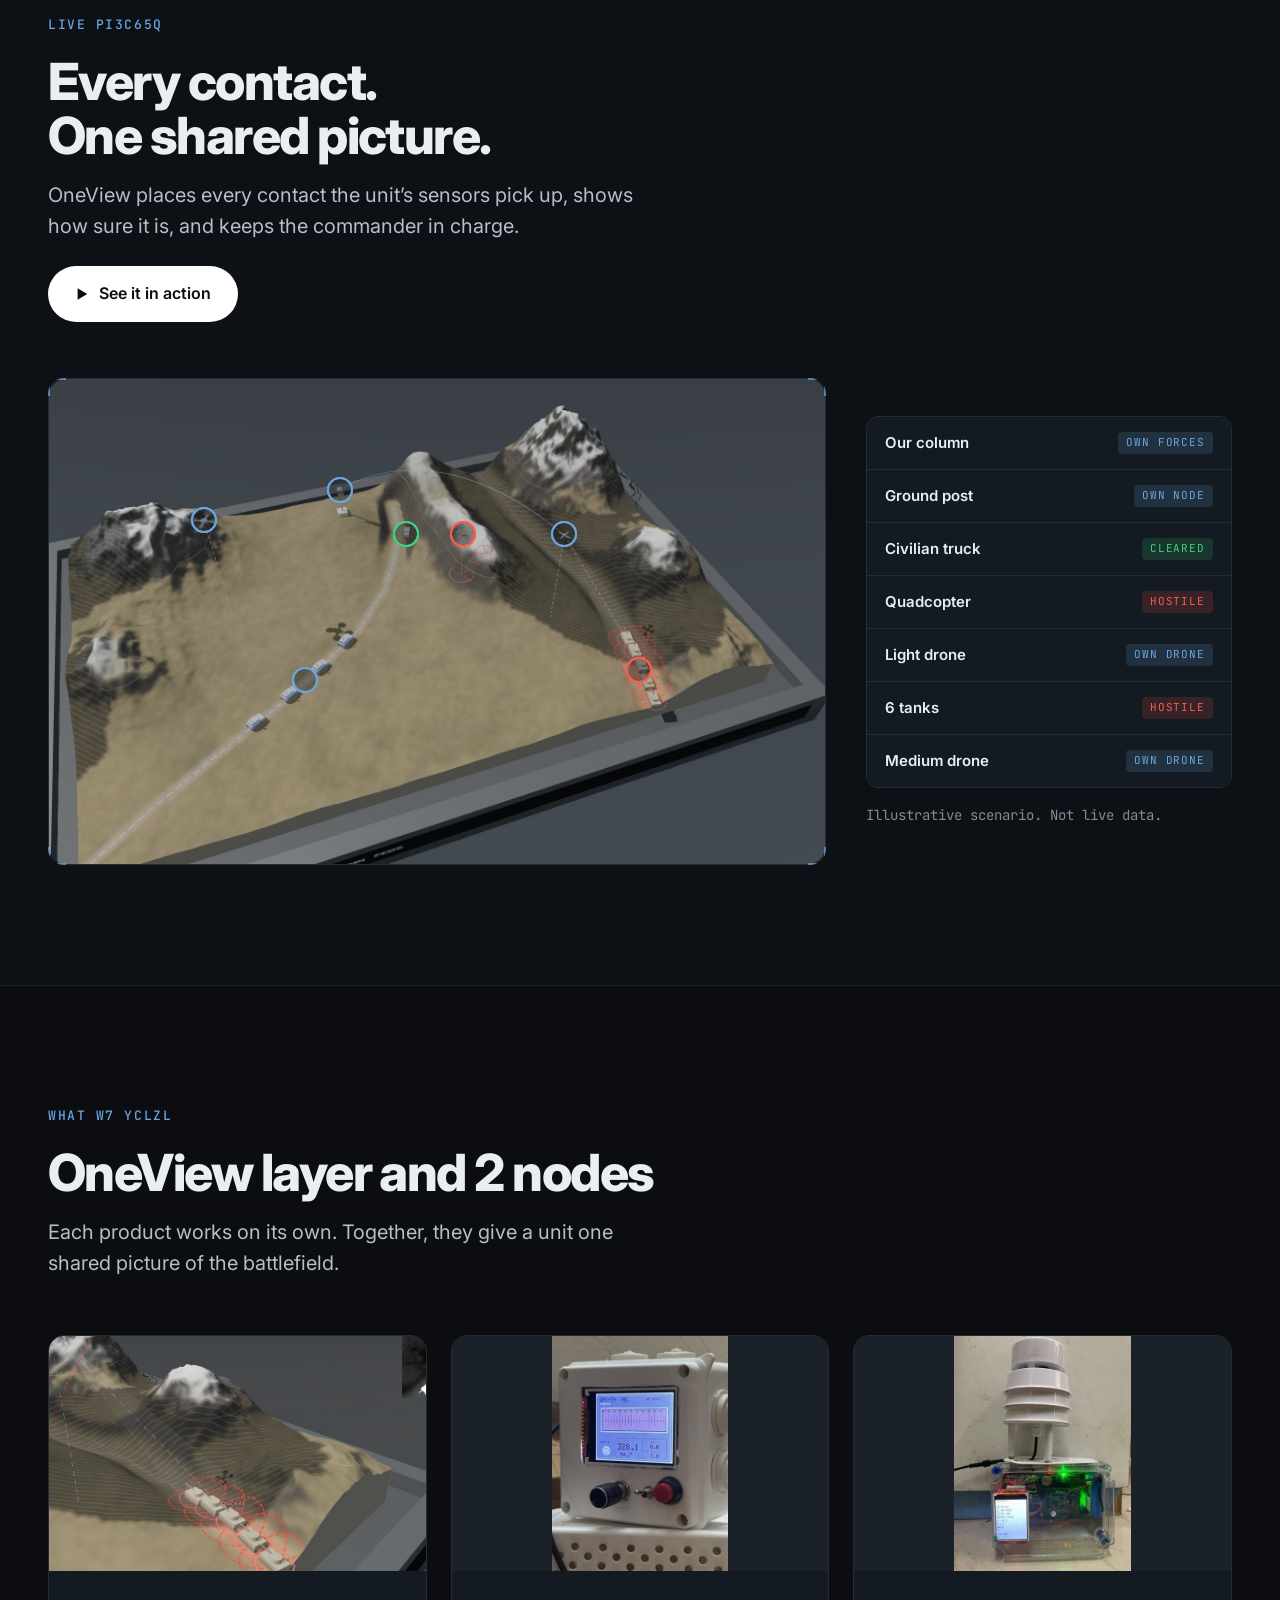
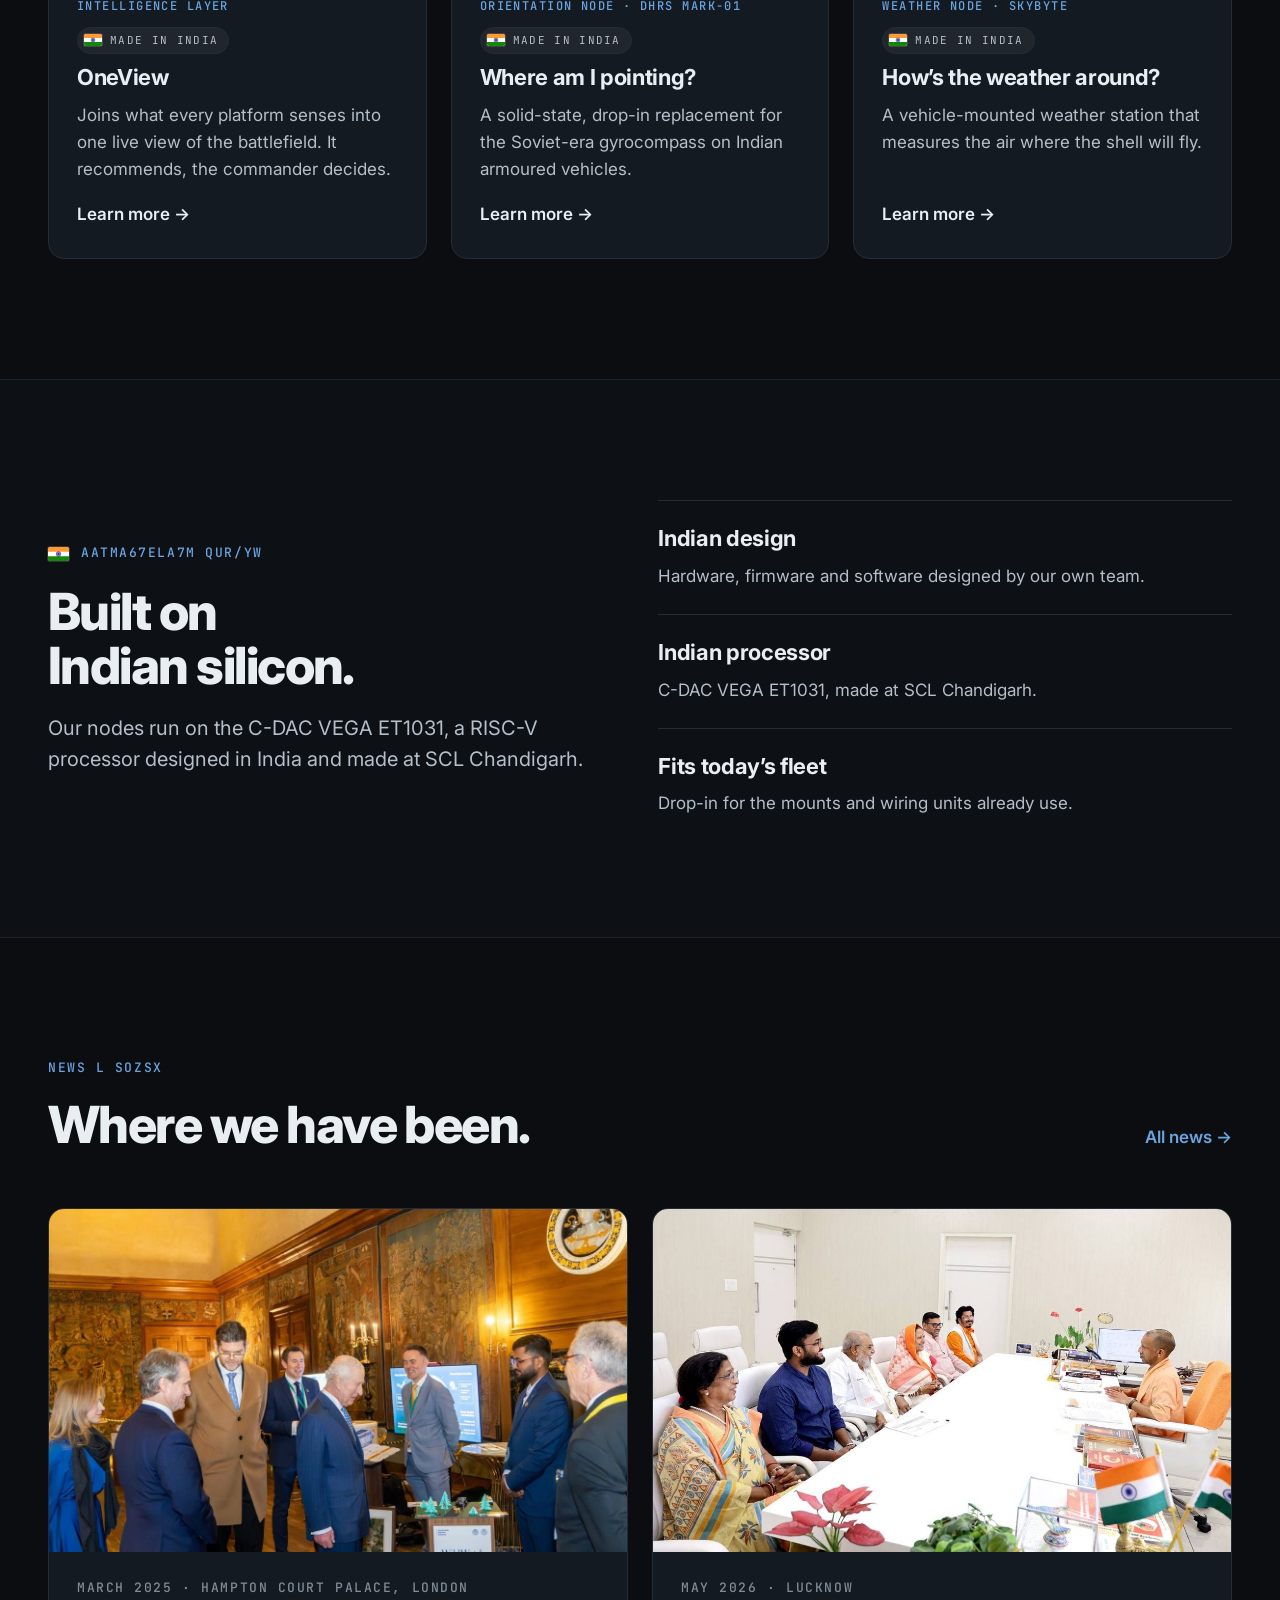
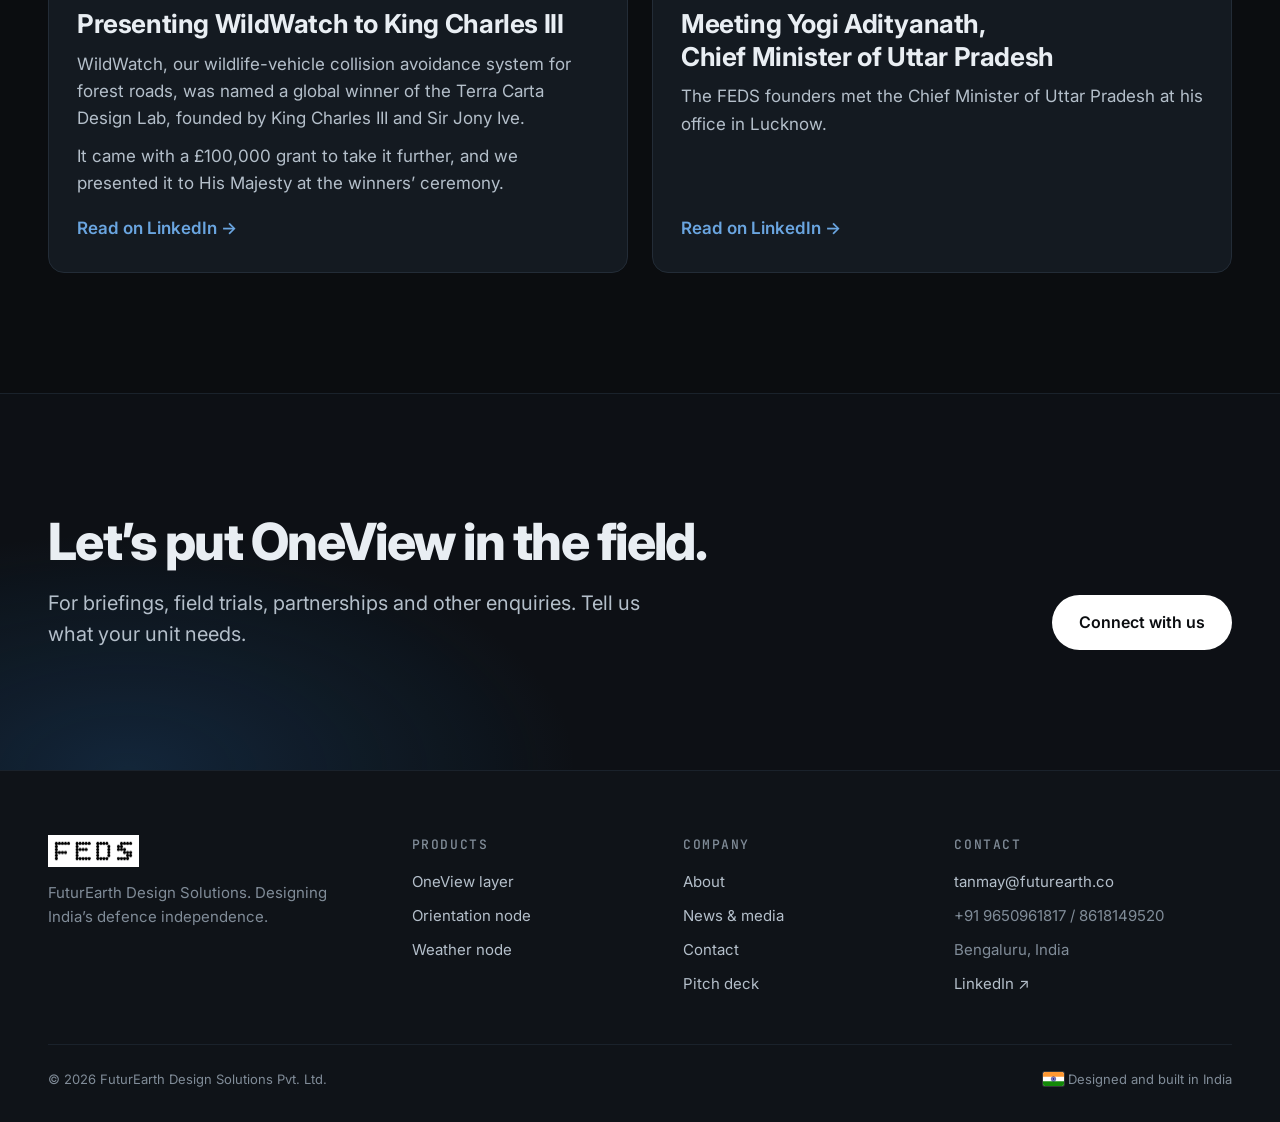
==== commit 97f6cc17: "Start the home closing line with 'For' Co-Authored-By: Claude Opus 5.5 <noreply@anthropic.com> Claud" ====
--- a/index.html
+++ b/index.html
@@ -123,7 +123,7 @@
   </div>
 </div></section>
 <section class="cta"><div class="wrap">
-  <div class="stack" style="max-width:720px"><h2>Let&rsquo;s put OneView in the field.</h2><p class="lede">Briefings, field trials, partnerships and other enquiries. Tell us what your unit needs.</p></div>
+  <div class="stack" style="max-width:720px"><h2>Let&rsquo;s put OneView in the field.</h2><p class="lede">For briefings, field trials, partnerships and other enquiries. Tell us what your unit needs.</p></div>
   <div class="btns"><a class="btn primary" href="contact.html">Connect with us</a></div>
 </div></section>
 </main>
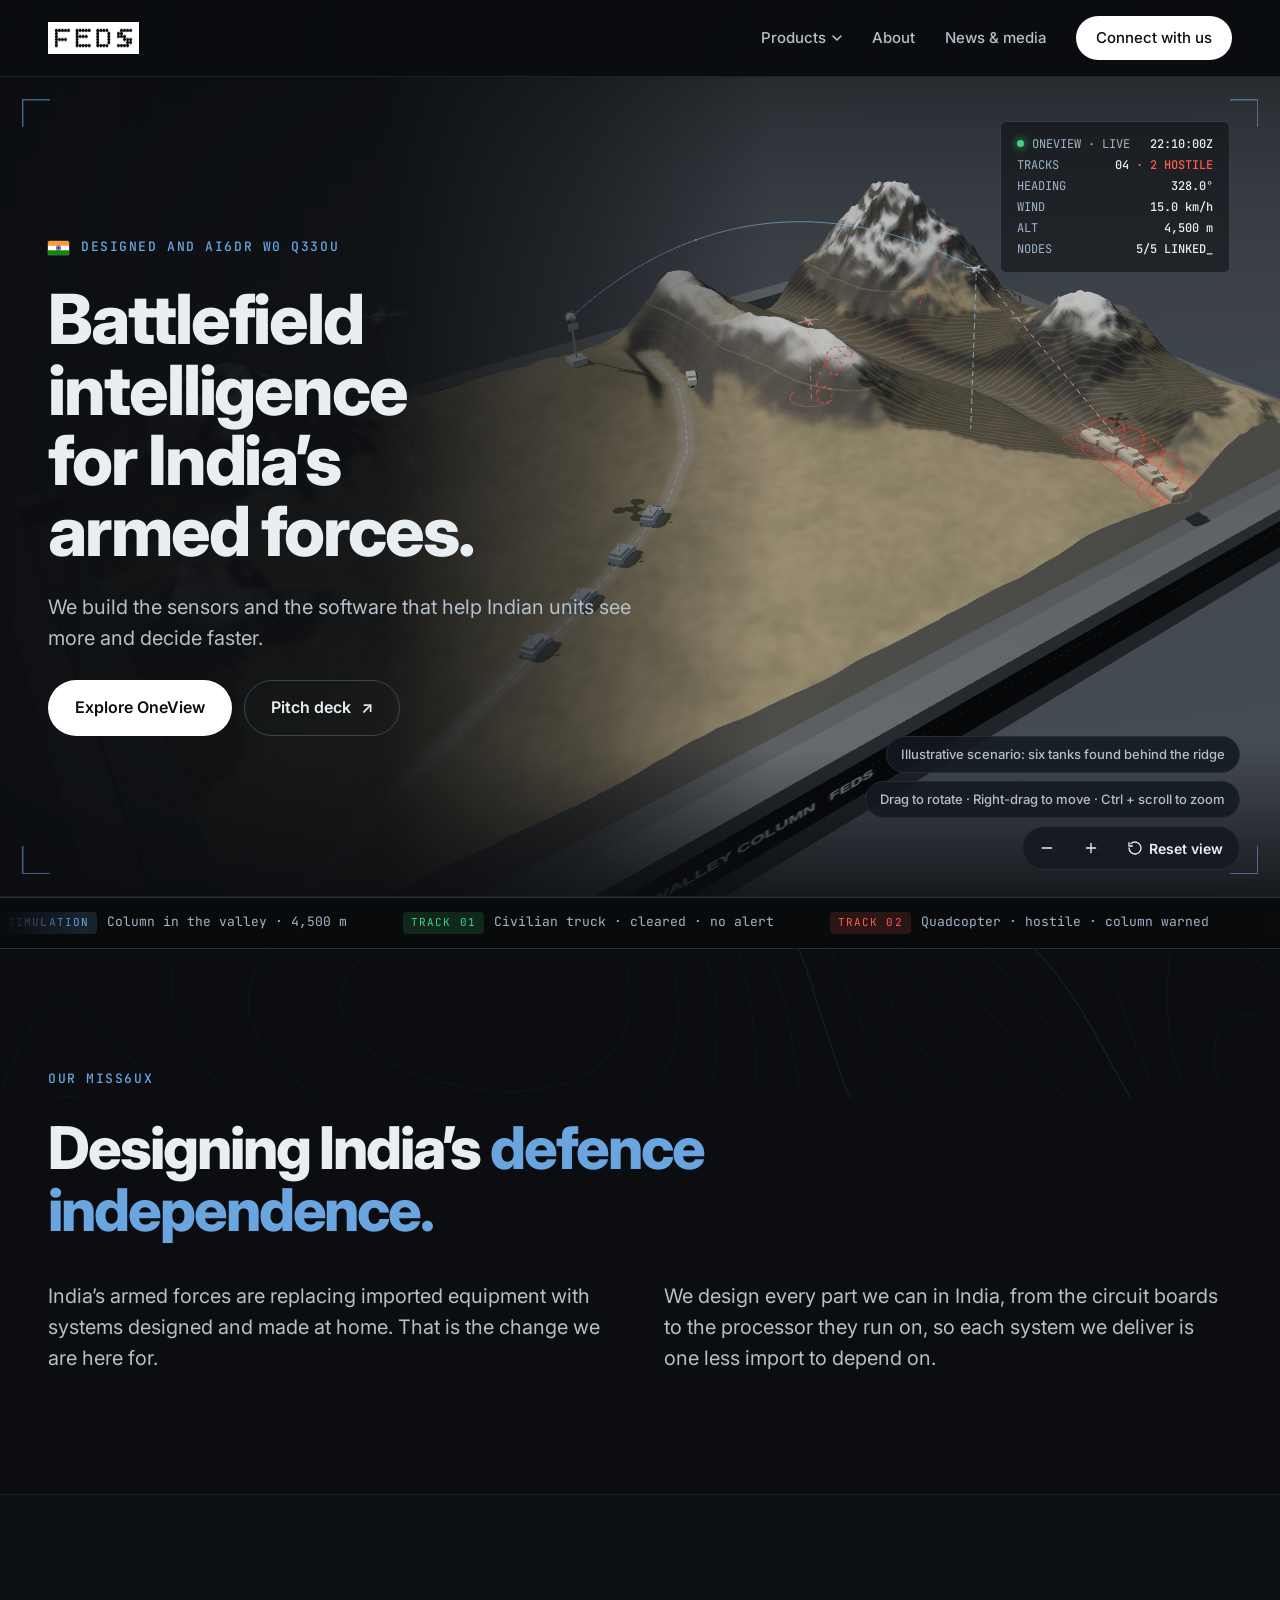
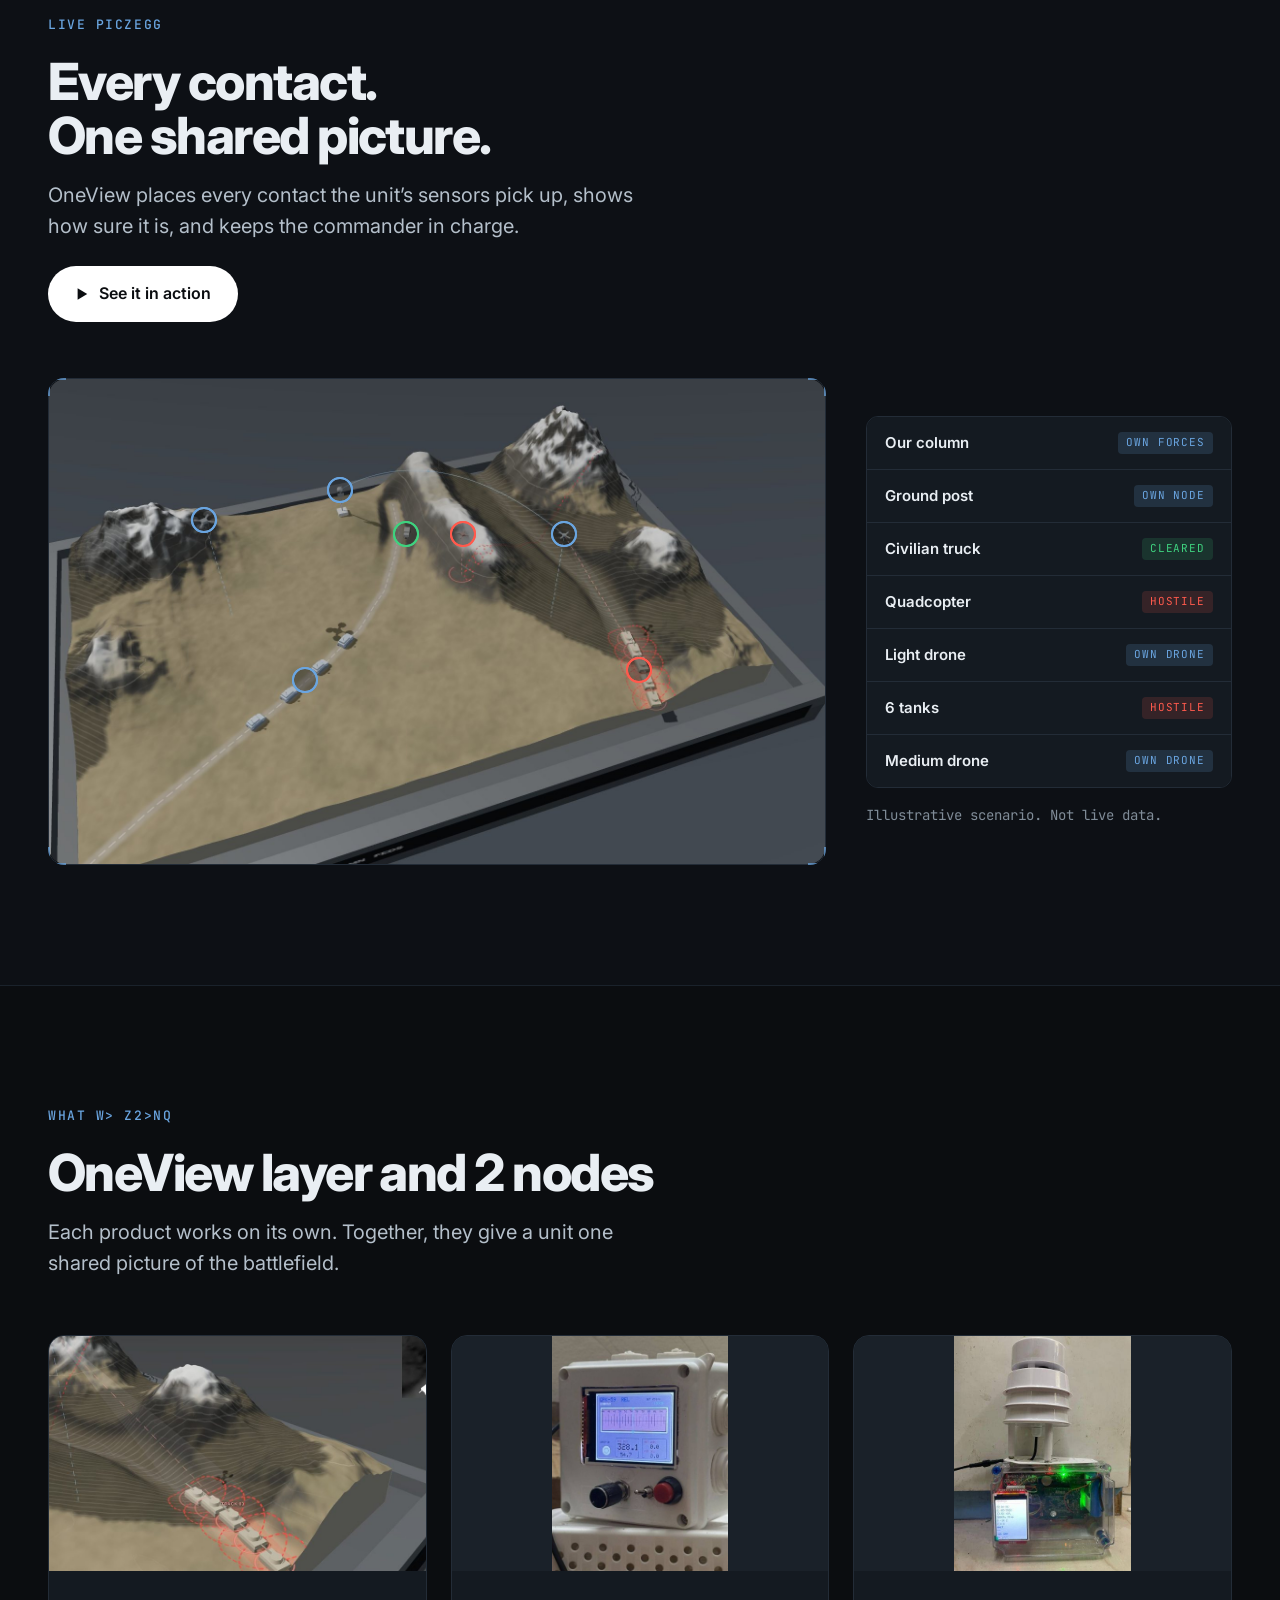
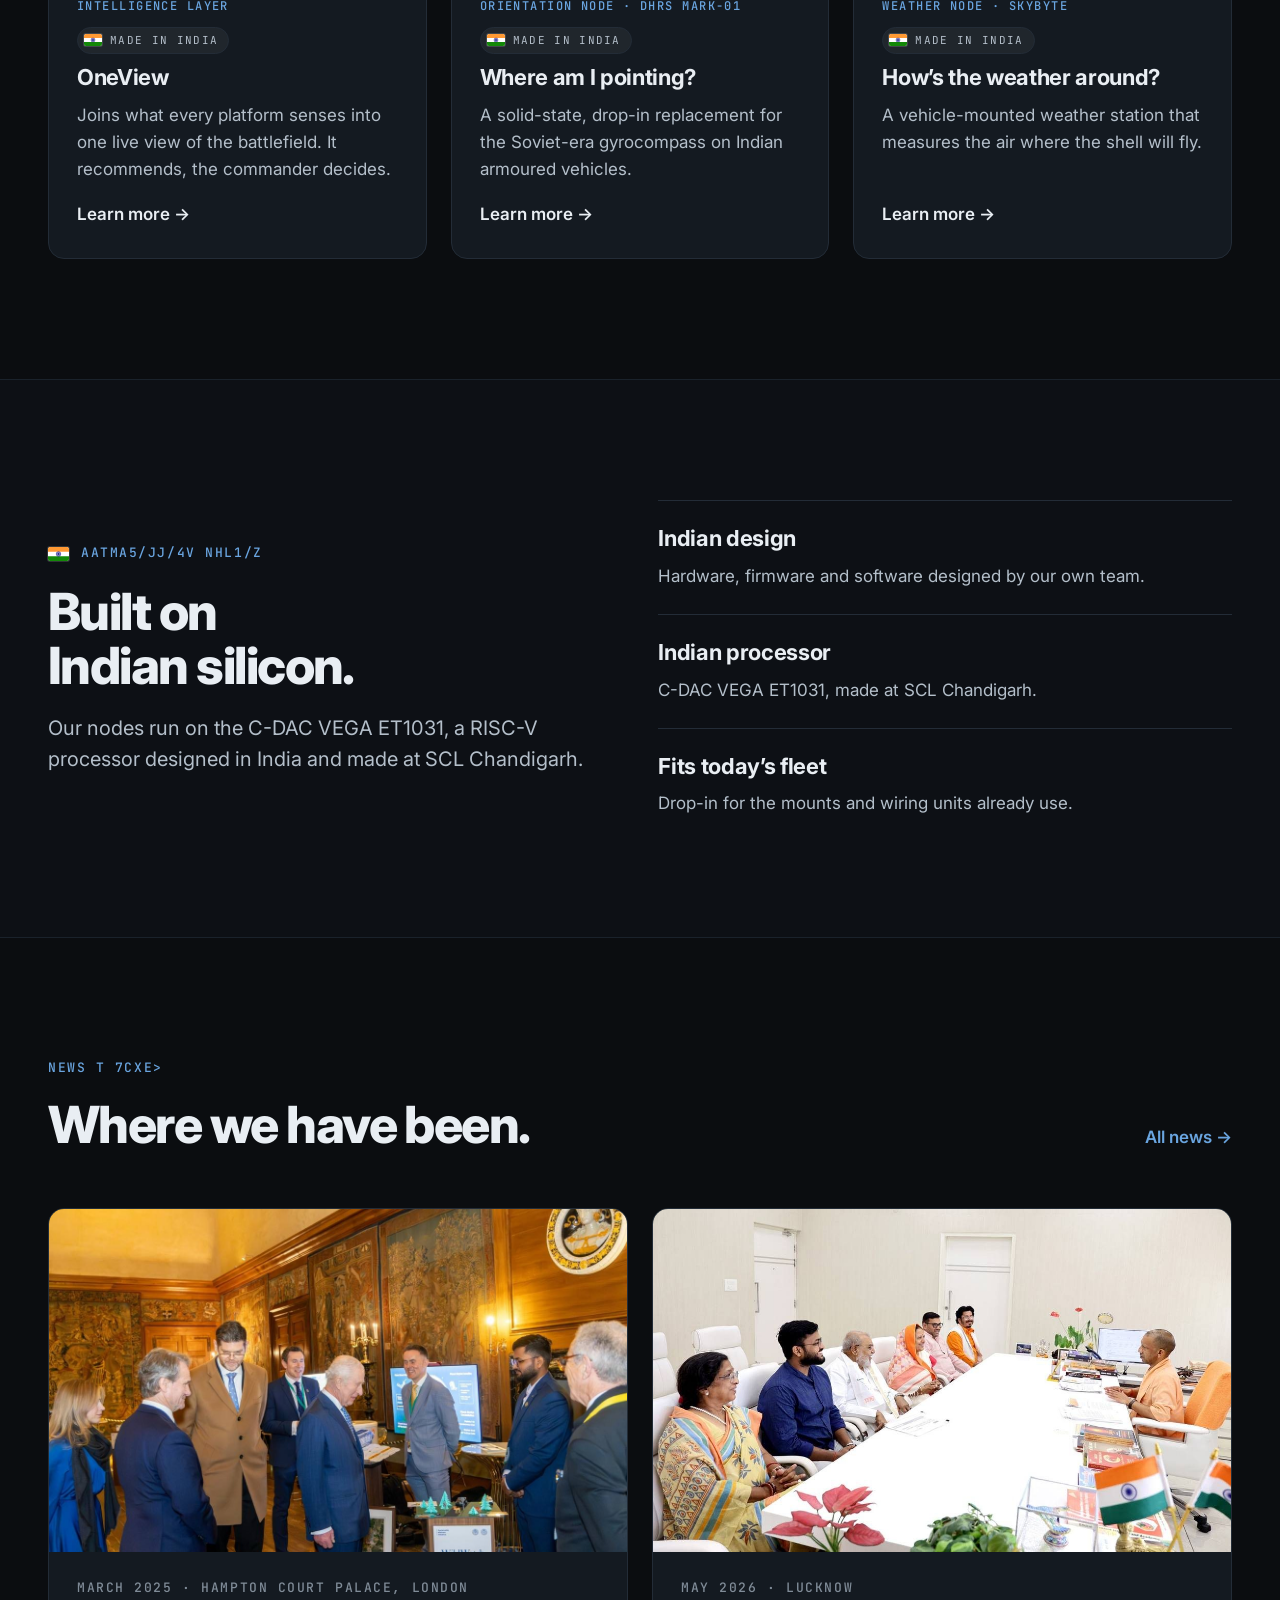
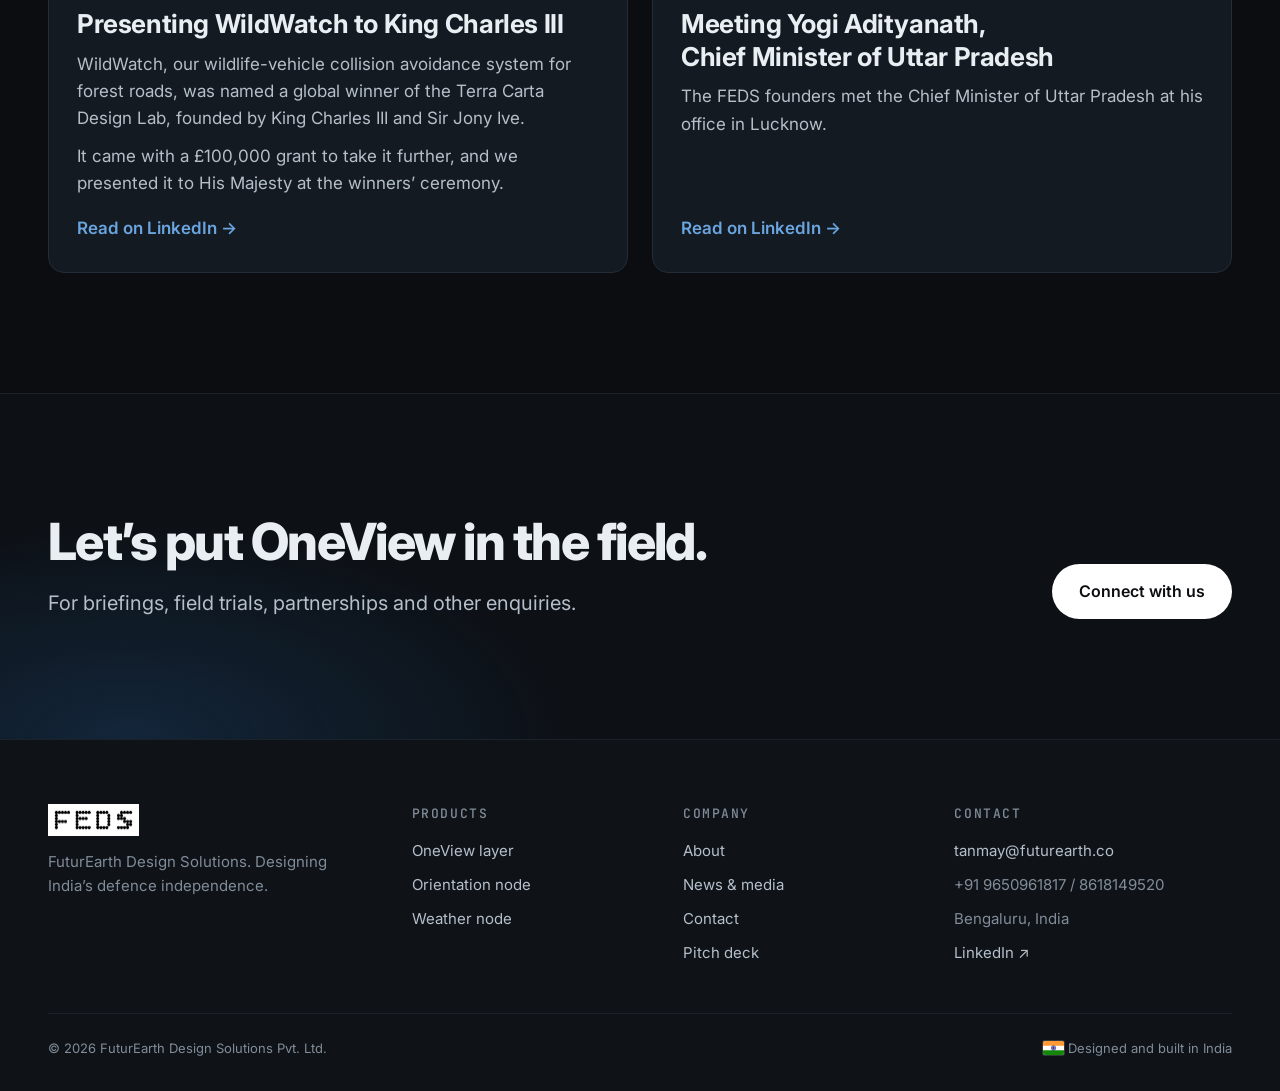
==== commit 2795b407: "Drop 'Tell us what your unit needs' from the home closing line Co-Authored-By: Claude Opus 5.5 <nore" ====
--- a/index.html
+++ b/index.html
@@ -123,7 +123,7 @@
   </div>
 </div></section>
 <section class="cta"><div class="wrap">
-  <div class="stack" style="max-width:720px"><h2>Let&rsquo;s put OneView in the field.</h2><p class="lede">For briefings, field trials, partnerships and other enquiries. Tell us what your unit needs.</p></div>
+  <div class="stack" style="max-width:720px"><h2>Let&rsquo;s put OneView in the field.</h2><p class="lede">For briefings, field trials, partnerships and other enquiries.</p></div>
   <div class="btns"><a class="btn primary" href="contact.html">Connect with us</a></div>
 </div></section>
 </main>
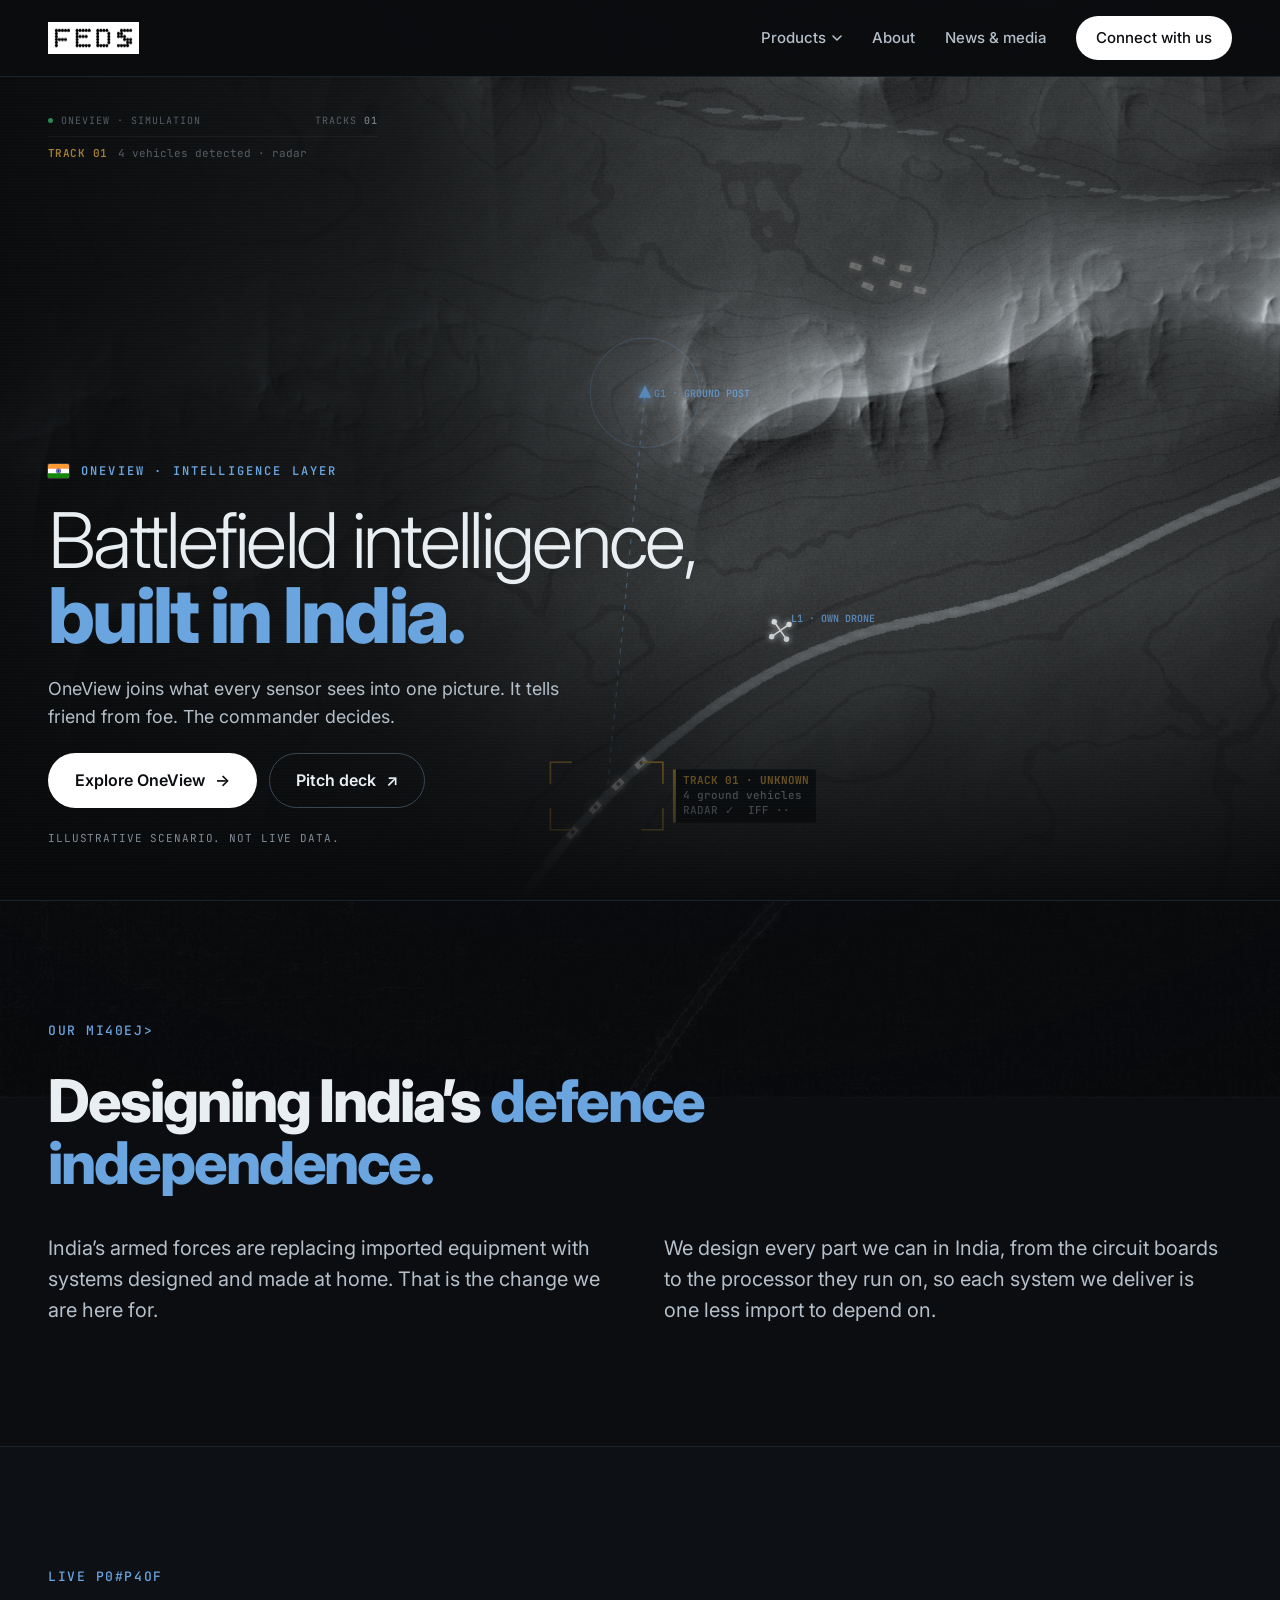
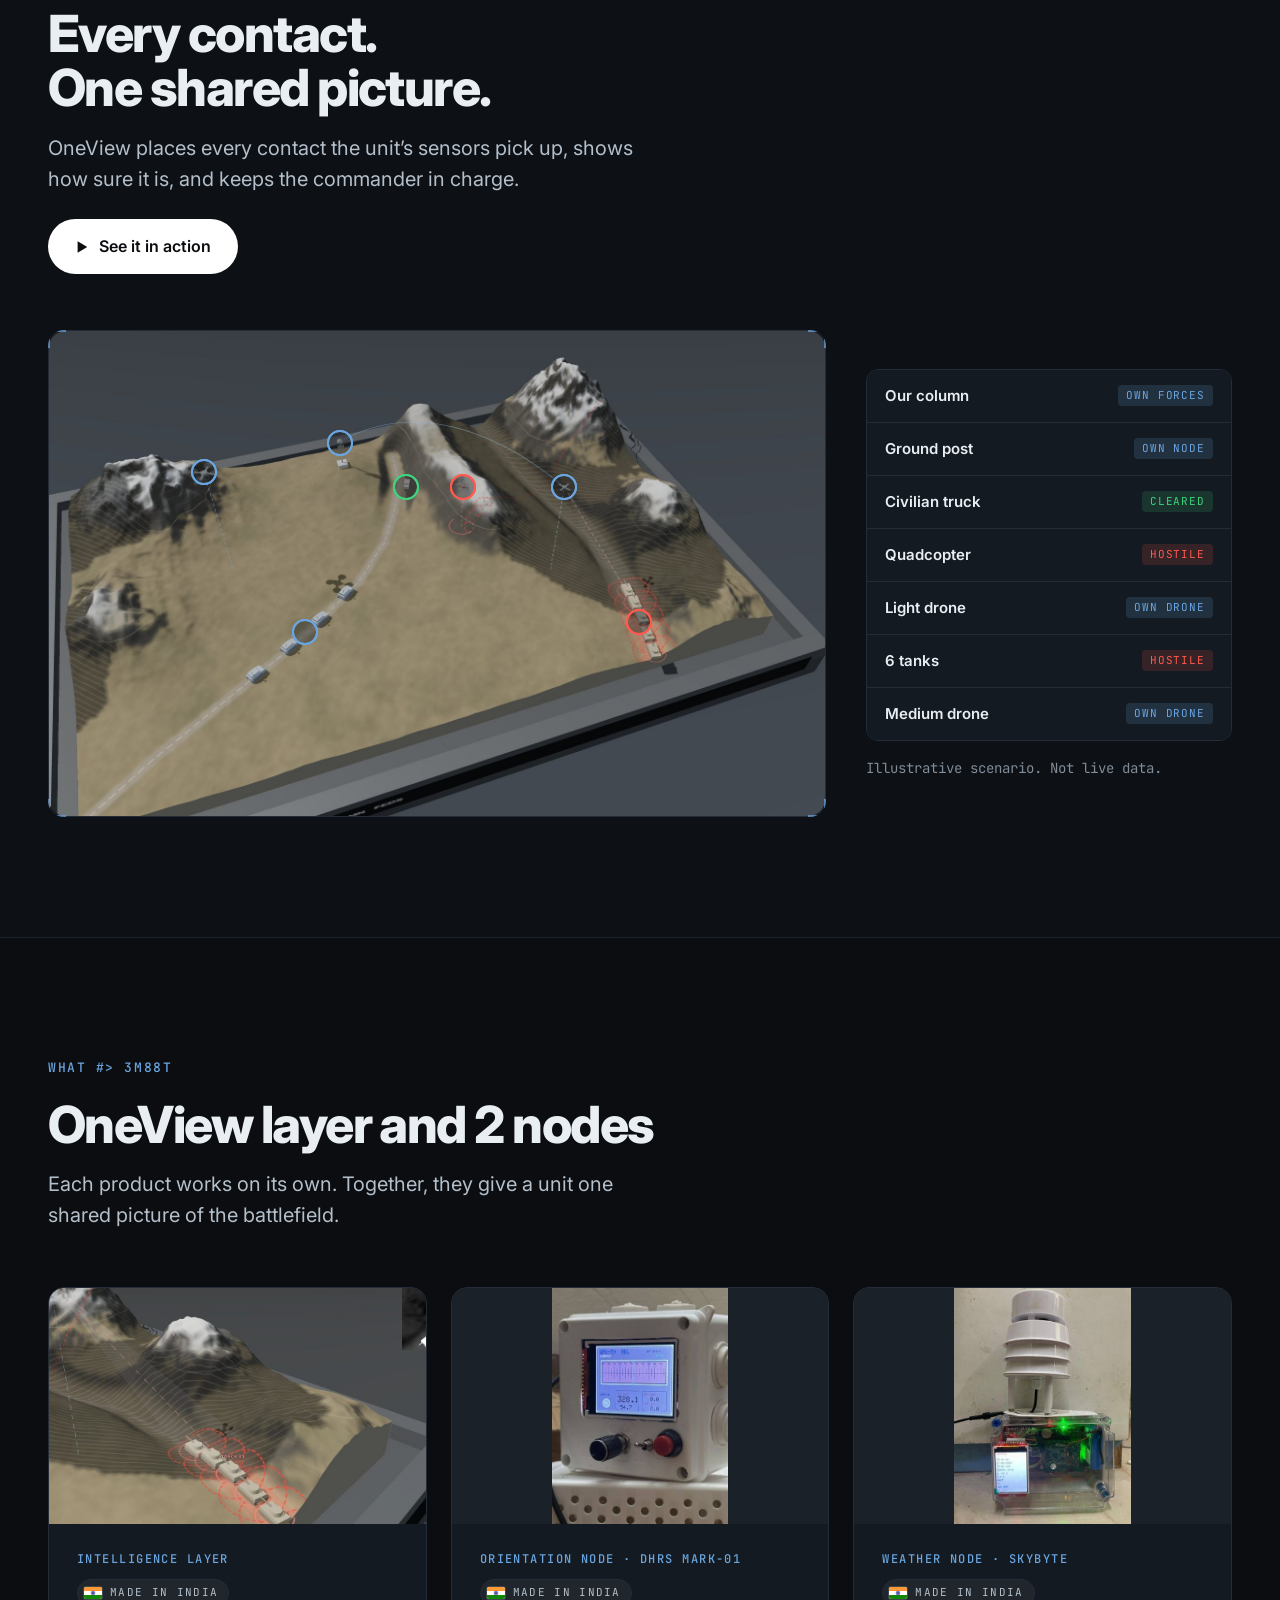
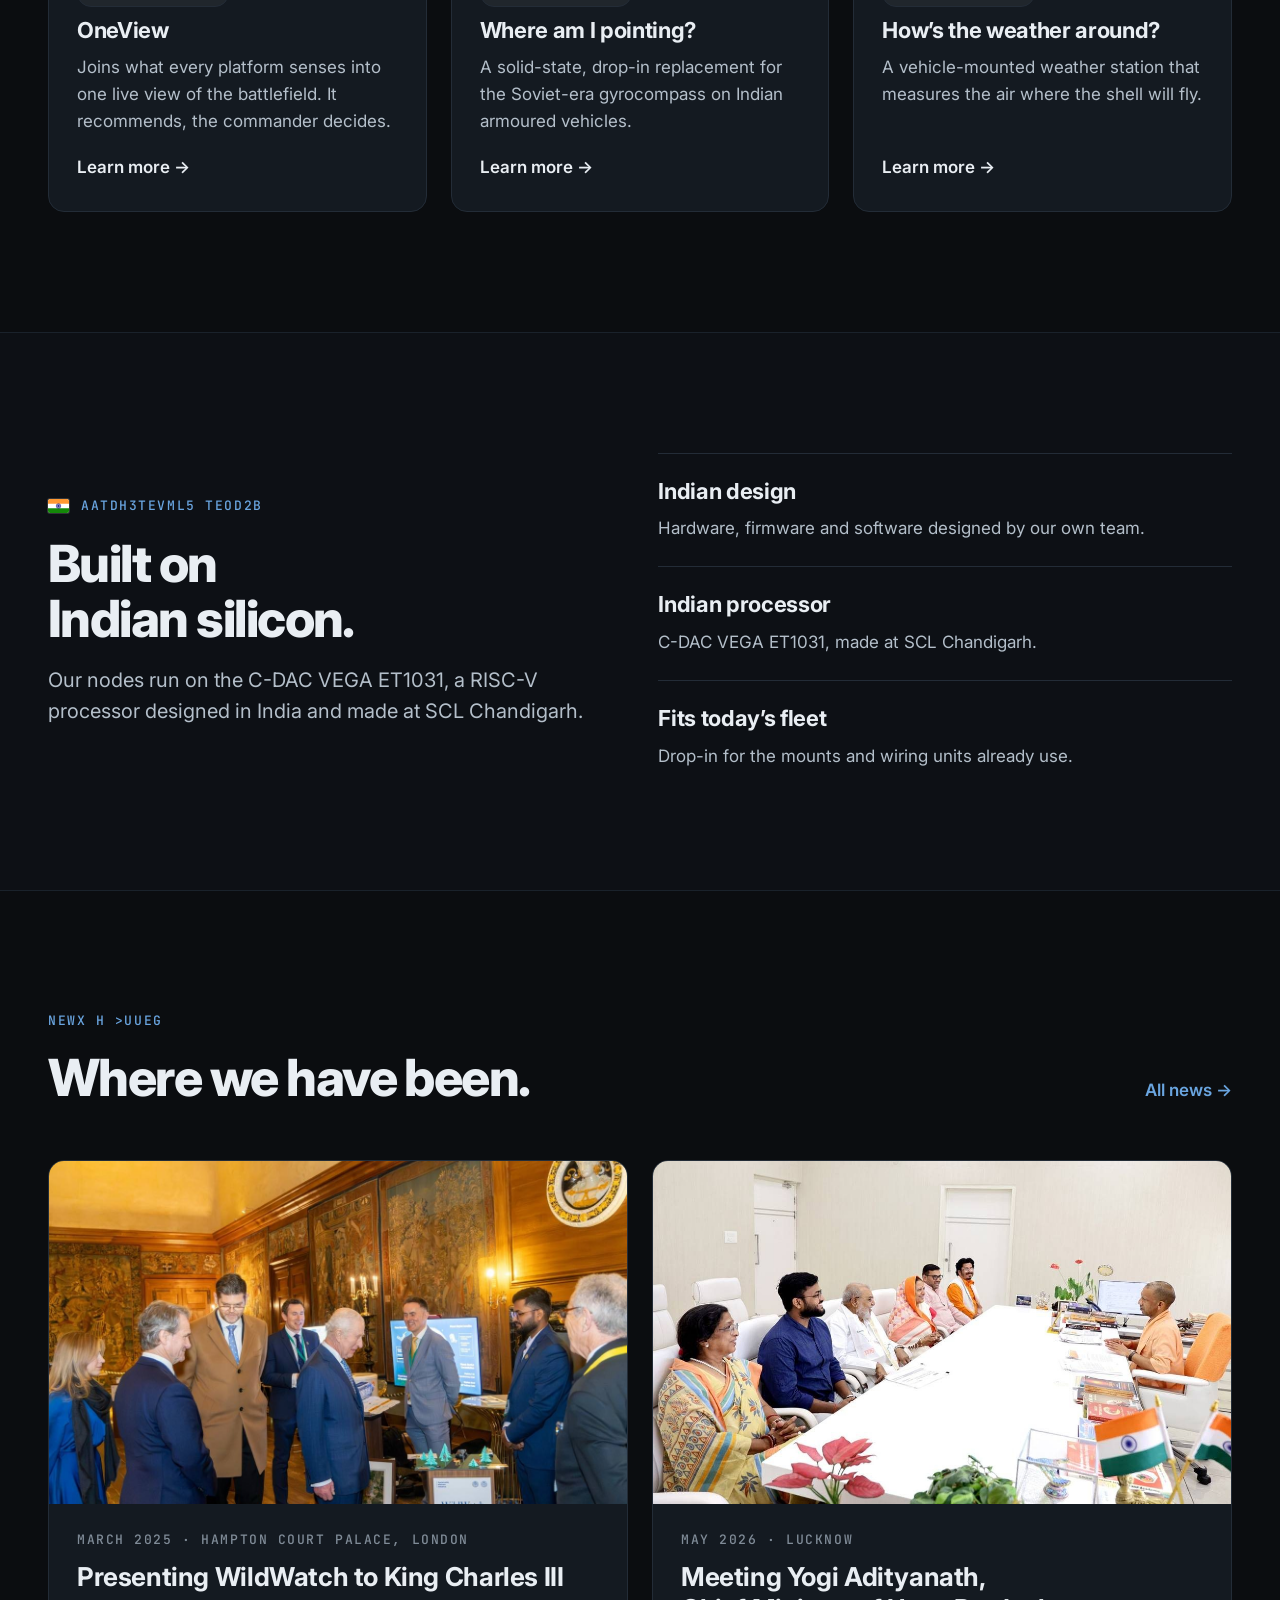
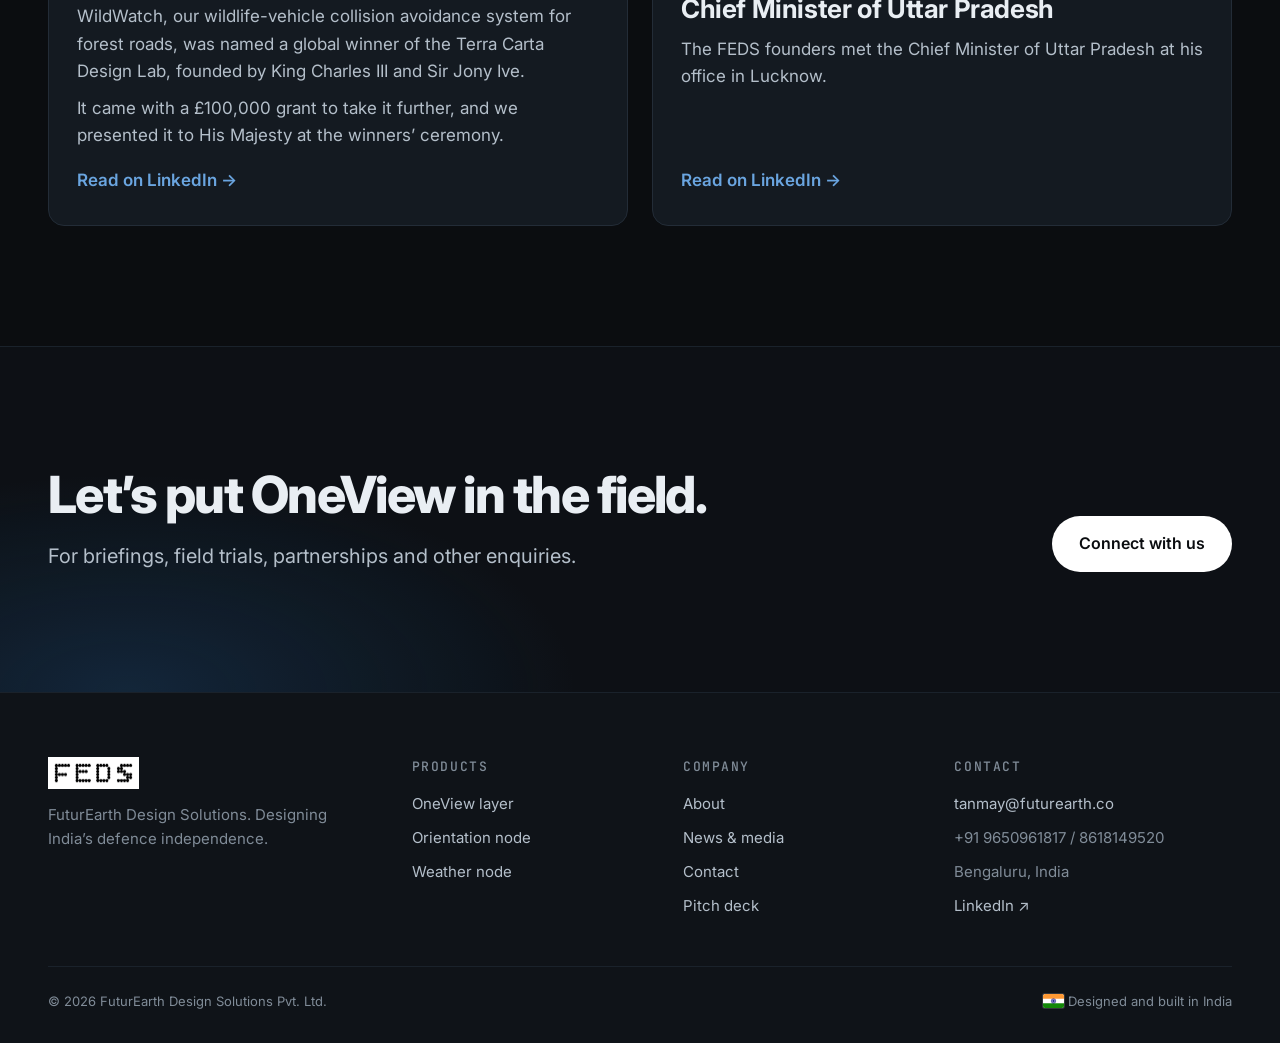
==== commit 27d5dfe6: "Apply Tanmay's update: simulated sensor-feed hero and site effects Replace the 3D sand table hero wi" ====
--- a/index.html
+++ b/index.html
@@ -10,7 +10,7 @@
 <link rel="icon" href="img/oneview.svg" type="image/svg+xml">
 <link rel="preconnect" href="https://fonts.googleapis.com">
 <link rel="preconnect" href="https://fonts.gstatic.com" crossorigin>
-<link rel="stylesheet" href="https://fonts.googleapis.com/css2?family=Inter:wght@400;500;600;700;800&family=JetBrains+Mono:wght@400;500&display=swap">
+<link rel="stylesheet" href="https://fonts.googleapis.com/css2?family=Inter:wght@300;400;500;600;700;800&family=JetBrains+Mono:wght@400;500&display=swap">
 <link rel="stylesheet" href="assets/site.css">
 <script>document.documentElement.classList.add("js")</script>
 </head>
@@ -37,38 +37,29 @@
 </header>
 <main>
 
-<section class="hero" id="app">
-  <div id="loading">Loading the sand table…</div>
-  <canvas id="gl" tabindex="0" aria-label="Interactive 3D sand table of a mountain valley. Drag to rotate, right-drag to move, hold Ctrl and scroll to zoom."></canvas>
-  <div class="fade" aria-hidden="true"></div>
-  <div class="hud" aria-hidden="true"><div class="scan"></div><div class="frame"></div></div>
-  <div class="telemetry" aria-hidden="true">
-    <div class="row"><span><span class="dot"></span>ONEVIEW · LIVE</span><b id="t-clock">--:--:--Z</b></div>
-    <div class="row"><span>TRACKS</span><b>04 <span class="hos">· 2 HOSTILE</span></b></div>
-    <div class="row"><span>HEADING</span><b id="t-hdg">328.1°</b></div>
-    <div class="row"><span>WIND</span><b id="t-wind">15.0 km/h</b></div>
-    <div class="row"><span>ALT</span><b>4,500 m</b></div>
-    <div class="row"><span>NODES</span><b>5/5 LINKED<span class="blink">_</span></b></div>
-  </div>
-  <div class="copy-layer"><div class="wrap"><div class="copy">
-    <span class="eyebrow"><svg class="flag" viewBox="0 0 30 20" width="21" height="14" role="img" aria-label="Indian flag"><rect width="30" height="20" rx="2" fill="#fff"/><path d="M0 2a2 2 0 0 1 2-2h26a2 2 0 0 1 2 2v4.67H0z" fill="#FF9933"/><path d="M0 13.33h30V18a2 2 0 0 1-2 2H2a2 2 0 0 1-2-2z" fill="#138808"/><circle cx="15" cy="10" r="3.2" fill="none" stroke="#000080" stroke-width=".7"/><path d="M15 10L18.20 10.00M15 10L18.09 10.83M15 10L17.77 11.60M15 10L17.26 12.26M15 10L16.60 12.77M15 10L15.83 13.09M15 10L15.00 13.20M15 10L14.17 13.09M15 10L13.40 12.77M15 10L12.74 12.26M15 10L12.23 11.60M15 10L11.91 10.83M15 10L11.80 10.00M15 10L11.91 9.17M15 10L12.23 8.40M15 10L12.74 7.74M15 10L13.40 7.23M15 10L14.17 6.91M15 10L15.00 6.80M15 10L15.83 6.91M15 10L16.60 7.23M15 10L17.26 7.74M15 10L17.77 8.40M15 10L18.09 9.17" stroke="#000080" stroke-width=".3"/></svg>Designed and built in India</span>
-    <h1>Battlefield intelligence for India&rsquo;s armed forces.</h1>
-    <p class="lede">We build the sensors and the software that help Indian units see more and decide faster.</p>
-    <div class="btns"><a class="btn primary" href="oneview.html">Explore OneView</a><a class="btn ghost" href="https://www.futurearth.co/_files/ugd/68453e_98bd35fc959f437ba48a930c511ecbbf.pdf" target="_blank" rel="noopener">Pitch deck <span aria-hidden="true">↗</span></a></div>
+<section class="hfeed" aria-label="OneView illustrative scenario">
+  <canvas id="feed" aria-label="Simulated aerial sensor feed. OneView detects contacts in a mountain valley, verifies our own column, clears a civilian truck, and flags six armoured vehicles behind a ridge as hostile."></canvas>
+  <div class="hfeed-shade" aria-hidden="true"></div>
+  <div class="hfeed-grain" aria-hidden="true"></div>
+  <div class="hfeed-log" aria-hidden="true"><div class="wrap"><div class="panel">
+    <div class="bar"><span><span class="dot"></span>ONEVIEW · SIMULATION</span><span id="feed-stat">TRACKS <b>00</b></span></div>
+    <ol id="feed-log"></ol>
   </div></div></div>
-  <div class="tools">
-    <span class="pill">Illustrative scenario: six tanks found behind the ridge</span>
-    <span class="pill" id="hint">Drag to rotate · Right-drag to move · Ctrl + scroll to zoom</span>
-    <div class="ctrl" role="group" aria-label="View controls">
-      <button type="button" id="zout" aria-label="Zoom out"><svg viewBox="0 0 24 24"><path d="M5 12h14"/></svg></button>
-      <button type="button" id="zin" aria-label="Zoom in"><svg viewBox="0 0 24 24"><path d="M12 5v14M5 12h14"/></svg></button>
-      <button type="button" id="reset"><svg viewBox="0 0 24 24"><path d="M3 12a9 9 0 1 0 3-6.7"/><path d="M3 4v5h5"/></svg>Reset view</button>
+  <div class="hfeed-copy"><div class="wrap">
+    <div class="lead">
+      <span class="hfeed-eyebrow"><svg class="flag" viewBox="0 0 30 20" width="21" height="14" role="img" aria-label="Indian flag"><rect width="30" height="20" rx="2" fill="#fff"/><path d="M0 2a2 2 0 0 1 2-2h26a2 2 0 0 1 2 2v4.67H0z" fill="#FF9933"/><path d="M0 13.33h30V18a2 2 0 0 1-2 2H2a2 2 0 0 1-2-2z" fill="#138808"/><circle cx="15" cy="10" r="3.2" fill="none" stroke="#000080" stroke-width=".7"/><path d="M15 10L18.20 10.00M15 10L18.09 10.83M15 10L17.77 11.60M15 10L17.26 12.26M15 10L16.60 12.77M15 10L15.83 13.09M15 10L15.00 13.20M15 10L14.17 13.09M15 10L13.40 12.77M15 10L12.74 12.26M15 10L12.23 11.60M15 10L11.91 10.83M15 10L11.80 10.00M15 10L11.91 9.17M15 10L12.23 8.40M15 10L12.74 7.74M15 10L13.40 7.23M15 10L14.17 6.91M15 10L15.00 6.80M15 10L15.83 6.91M15 10L16.60 7.23M15 10L17.26 7.74M15 10L17.77 8.40M15 10L18.09 9.17" stroke="#000080" stroke-width=".3"/></svg>OneView · Intelligence layer</span>
+      <h1>Battlefield intelligence, <strong>built in India.</strong></h1>
+      <p class="lede">OneView joins what every sensor sees into one picture. It tells friend from foe. The commander decides.</p>
+      <div class="btns"><a class="btn primary" href="oneview.html">Explore OneView <span aria-hidden="true">→</span></a><a class="btn ghost" href="https://www.futurearth.co/_files/ugd/68453e_98bd35fc959f437ba48a930c511ecbbf.pdf" target="_blank" rel="noopener">Pitch deck <span aria-hidden="true">↗</span></a></div>
+      <span class="note">Illustrative scenario. Not live data.</span>
     </div>
-  </div>
-  <div class="toast" id="toast" role="status">Hold Ctrl (⌘ on Mac) and scroll to zoom</div>
+    <div class="rec" id="feed-rec" aria-hidden="true">
+      <span class="k">RECOMMENDATION</span>
+      <b>Warn the column. Hold at the bend.</b>
+      <span class="wait">AWAITING COMMANDER</span>
+    </div>
+  </div></div>
 </section>
-
-<div class="ticker" aria-label="Illustrative scenario feed"><div class="ticker-track"><span><i class="t-fr">SIMULATION</i>Column in the valley · 4,500 m</span><span><i class="t-neu">TRACK 01</i>Civilian truck · cleared · no alert</span><span><i class="t-hos">TRACK 02</i>Quadcopter · hostile · column warned</span><span><i class="t-hos">TRACK 03</i>6 tanks · located behind ridge</span><span><i class="t-fr">L1</i>Light drone · tasked by OneView</span><span><i class="t-unk">TRACK 04</i>Fast mover · air · checking sources</span><span><i class="t-fr">CMD</i>Awaiting commander decision</span><span><i class="t-fr">SIMULATION</i>Column in the valley · 4,500 m</span><span><i class="t-neu">TRACK 01</i>Civilian truck · cleared · no alert</span><span><i class="t-hos">TRACK 02</i>Quadcopter · hostile · column warned</span><span><i class="t-hos">TRACK 03</i>6 tanks · located behind ridge</span><span><i class="t-fr">L1</i>Light drone · tasked by OneView</span><span><i class="t-unk">TRACK 04</i>Fast mover · air · checking sources</span><span><i class="t-fr">CMD</i>Awaiting commander decision</span></div></div>
 
 <section class="band"><div class="wrap stack" style="gap:28px">
   <span class="eyebrow">Our mission</span>
@@ -142,8 +133,7 @@
   </div>
 </footer>
 <script src="assets/site.js"></script>
-<script src="assets/three.min.js"></script>
-<script src="assets/OrbitControls.js"></script>
-<script src="assets/hero3d.js"></script>
+<script src="assets/fx.js"></script>
+<script src="assets/hero-feed.js"></script>
 </body>
 </html>
--- a/assets/site.css
+++ b/assets/site.css
@@ -344,3 +344,95 @@
 html,body,*{cursor:url("data:image/svg+xml,%3Csvg xmlns='http://www.w3.org/2000/svg' width='32' height='32'%3E%3Cg fill='none' stroke='%236aa5e0' stroke-width='1.5'%3E%3Ccircle cx='16' cy='16' r='7'/%3E%3Cpath d='M16 2v7M16 23v7M2 16h7M23 16h7'/%3E%3C/g%3E%3Ccircle cx='16' cy='16' r='1.5' fill='%23e9eef3'/%3E%3C/svg%3E") 16 16, crosshair !important}
 a,a *,button,button *,[role=button],summary,label{cursor:url("data:image/svg+xml,%3Csvg xmlns='http://www.w3.org/2000/svg' width='32' height='32'%3E%3Cg fill='none' stroke='%239cc5ee' stroke-width='2'%3E%3Ccircle cx='16' cy='16' r='9'/%3E%3Cpath d='M16 1v8M16 23v8M1 16h8M23 16h8'/%3E%3C/g%3E%3Ccircle cx='16' cy='16' r='3' fill='%236aa5e0'/%3E%3C/svg%3E") 16 16, crosshair !important}
 @media (prefers-reduced-motion:reduce){.terrain i{animation:none}}
+
+
+/* ---------- Homepage hero: OneView aerial feed (hero-feed.js) ---------- */
+.hfeed{position:relative;height:clamp(600px,calc(100svh - 76px),1080px);overflow:hidden;background:#07090b;border-bottom:1px solid var(--line-soft);z-index:1}
+#feed{position:absolute;inset:0;width:100%;height:100%;display:block;opacity:0;transition:opacity 1.2s ease}
+#feed.ready{opacity:1}
+.hfeed-shade{position:absolute;inset:0;pointer-events:none;background:linear-gradient(90deg,rgba(7,9,11,.92) 0%,rgba(7,9,11,.7) 30%,rgba(7,9,11,0) 58%),linear-gradient(0deg,rgba(7,9,11,.95) 0%,rgba(7,9,11,0) 38%)}
+.hfeed-grain{position:absolute;inset:0;pointer-events:none;opacity:.5;background:repeating-linear-gradient(0deg,rgba(255,255,255,.025) 0 1px,transparent 1px 3px)}
+.hfeed-copy{position:absolute;left:0;right:0;bottom:0;z-index:3;padding-bottom:52px}
+.hfeed-copy .wrap{display:flex;align-items:flex-end;justify-content:space-between;gap:40px;flex-wrap:wrap}
+.hfeed .lead{display:flex;flex-direction:column;align-items:flex-start;gap:22px;max-width:680px;min-width:0}
+.hfeed-eyebrow{font-family:var(--mono);font-size:12px;font-weight:600;letter-spacing:.18em;text-transform:uppercase;color:var(--accent);display:inline-flex;align-items:center;gap:12px}
+.hfeed h1{font-weight:300;font-size:clamp(40px,6vw,88px);line-height:.98;letter-spacing:-.035em}
+.hfeed h1 strong{display:block;font-weight:800;color:var(--accent)}
+.hfeed .lede{font-size:clamp(17px,1.4vw,20px);max-width:520px}
+.hfeed .note{font-family:var(--mono);font-size:11px;letter-spacing:.08em;color:var(--muted);text-transform:uppercase}
+.hfeed-log{position:absolute;z-index:3;top:36px;left:0;right:0;pointer-events:none;opacity:.62}
+.hfeed-log .panel{width:min(330px,100%);font-family:var(--mono);font-size:11px;line-height:1.5}
+.hfeed-log .bar{display:flex;white-space:nowrap;justify-content:space-between;gap:12px;padding:0 0 8px;border-bottom:1px solid rgba(233,238,243,.08);margin-bottom:8px;color:var(--muted);letter-spacing:.1em;font-size:10px}
+.hfeed-log .bar b{color:var(--body);font-weight:500}
+.hfeed-log .bar .hos{color:var(--hos)}
+.hfeed-log .dot{width:5px;height:5px;box-shadow:none;animation:hfblink 1.6s steps(2) infinite}
+@keyframes hfblink{50%{opacity:.25}}
+#feed-log{list-style:none;margin:0;padding:0;display:flex;flex-direction:column;gap:4px;min-height:54px}
+#feed-log li{display:grid;grid-template-columns:auto 1fr;gap:10px;align-items:baseline;color:var(--muted);animation:hfin .4s ease both}
+#feed-log li:not(:last-child){opacity:.45}
+#feed-log time{display:none}
+#feed-log i{font-style:normal;font-weight:600;letter-spacing:.04em;background:none;padding:0}
+#feed-log .tg-hos{color:var(--hos)}#feed-log .tg-unk{color:var(--unk)}#feed-log .tg-neu{color:var(--neu)}#feed-log .tg-fr{color:var(--accent)}
+@keyframes hfin{from{opacity:0;transform:translateY(3px)}}
+.hfeed .rec{width:min(300px,100%);border-left:1px solid rgba(255,90,77,.5);padding:2px 0 2px 14px;font-family:var(--mono);font-size:11px;line-height:1.6;color:var(--muted);opacity:0;transform:translateY(4px);transition:opacity .6s ease,transform .6s ease}
+.hfeed .rec.on{opacity:.75;transform:none}
+.hfeed .rec .k{color:var(--hos);font-weight:600;letter-spacing:.12em;font-size:10px;display:block;margin-bottom:2px}
+.hfeed .rec b{color:var(--body);font-weight:500}
+.hfeed .rec .wait{display:flex;align-items:center;gap:7px;margin-top:4px;color:var(--unk);letter-spacing:.08em;font-size:10px;opacity:.8}
+.hfeed .rec .wait::before{content:"";width:5px;height:5px;border-radius:50%;background:var(--unk);animation:hfblink 1.2s steps(2) infinite}
+@media (max-height:720px) and (min-width:761px){.hfeed-log{display:none}}
+@media (max-width:760px){
+  .hfeed{height:clamp(640px,calc(100svh - 76px),820px)}
+  .hfeed-log,.hfeed .rec{display:none}
+  .hfeed-shade{background:linear-gradient(0deg,rgba(7,9,11,1) 0%,rgba(7,9,11,.94) 50%,rgba(7,9,11,0) 74%)}
+  .hfeed-copy{padding-bottom:32px}
+  .hfeed h1{font-size:clamp(38px,11vw,52px)}
+}
+@media (prefers-reduced-motion:reduce){.hfeed-log .dot,.hfeed .rec .wait::before,#feed-log li{animation:none}}
+@media (max-width:1100px){.hfeed .rec{display:none}}
+@media (min-width:1800px){.hfeed h1{font-size:clamp(88px,5vw,112px)}.hfeed .lede{font-size:22px;max-width:600px}.hfeed .lead{max-width:820px}.hfeed-log .panel{font-size:12px;width:380px}}
+@media (max-width:380px){.hfeed .lead{gap:16px}.hfeed h1{font-size:36px}.hfeed .lede{font-size:16px}}
+
+/* ---------- Large monitors ---------- */
+@media (min-width:1800px){
+  .wrap{max-width:1520px}
+  body{font-size:18px}
+  .lede{font-size:21px;max-width:680px}
+  h1{font-size:clamp(76px,4.2vw,96px)}
+  h2{font-size:clamp(54px,3vw,64px)}
+  h3{font-size:24px}
+  .band{padding-block:140px}
+}
+@media (min-width:2400px){
+  .wrap{max-width:1760px}
+  body{font-size:19px}
+  .lede{font-size:23px;max-width:760px}
+  h2{font-size:clamp(64px,2.9vw,76px)}
+  h3{font-size:26px}
+}
+
+
+/* ---------- Background terrain (same terrain as the homepage hero) ---------- */
+.terrain{opacity:.26;-webkit-mask-image:radial-gradient(ellipse 70% 65% at 50% 50%,rgba(0,0,0,.35) 0%,rgba(0,0,0,.7) 55%,#000 85%);mask-image:radial-gradient(ellipse 70% 65% at 50% 50%,rgba(0,0,0,.35) 0%,rgba(0,0,0,.7) 55%,#000 85%)}
+.terrain i{background:url(../img/terrain-bg.jpg) center/cover no-repeat}
+@media (max-width:760px){.terrain{opacity:.2}}
+
+/* ---------- Crosshair cursor and click marks (fx.js) ---------- */
+.fx-layer{position:absolute;left:0;top:0;width:100%;height:0;overflow:hidden;pointer-events:none;z-index:90}
+.fx-hole{position:absolute;width:36px;height:36px;margin:-18px 0 0 -18px;transform:rotate(var(--rot)) scale(.6);opacity:0;animation:fxhole .14s ease-out forwards}
+.fx-hole svg{display:block;filter:drop-shadow(0 1px 1px rgba(0,0,0,.6))}
+.fx-hole.out{animation:fxholeout .5s ease forwards}
+@keyframes fxholeout{from{opacity:1;transform:rotate(var(--rot)) scale(1)}to{opacity:0;transform:rotate(var(--rot)) scale(.92)}}
+@keyframes fxhole{to{opacity:1;transform:rotate(var(--rot)) scale(1)}}
+@media (prefers-reduced-motion:reduce){.fx-hole{animation:none;opacity:1;transform:rotate(var(--rot))}}
+
+/* recoil: copy of the site cursor; the real cursor hides while it plays */
+.fx-cross{position:absolute;width:32px;height:32px;margin:-16px 0 0 -16px;animation:fxkick .38s cubic-bezier(.2,.9,.3,1) forwards}
+.fx-cross svg{display:block}
+@keyframes fxkick{0%{transform:scale(1)}22%{transform:scale(1.45) translateY(-2px)}65%{transform:scale(.97)}100%{transform:scale(1)}}
+.fx-cross.tap{animation-name:fxkicktap}
+@keyframes fxkicktap{0%{transform:scale(1);opacity:1}22%{transform:scale(1.45) translateY(-2px);opacity:1}65%{transform:scale(.97);opacity:.9}100%{transform:scale(1);opacity:0}}
+html.fx-firing,html.fx-firing body,html.fx-firing *{cursor:none!important}
+
+/* background drones */
+.fx-drones{position:fixed;inset:0;width:100%;height:100%;z-index:0;pointer-events:none}
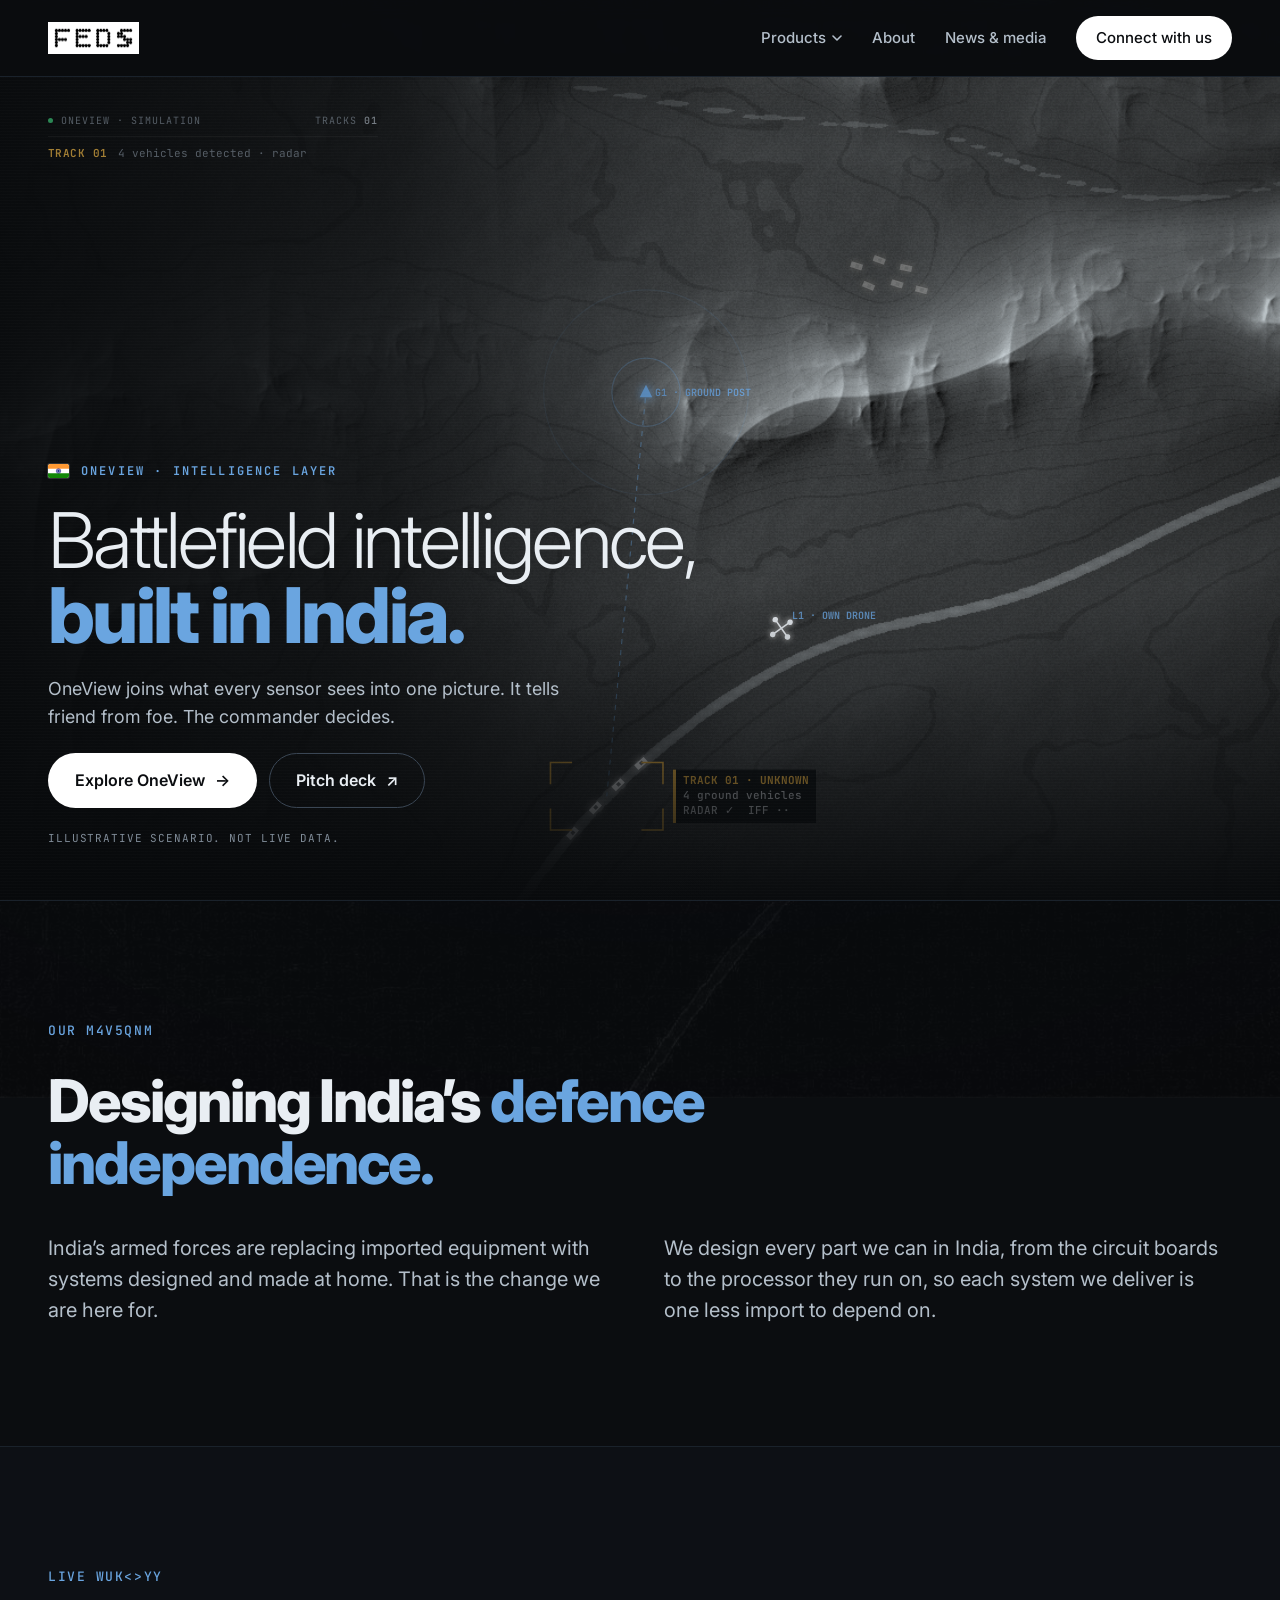
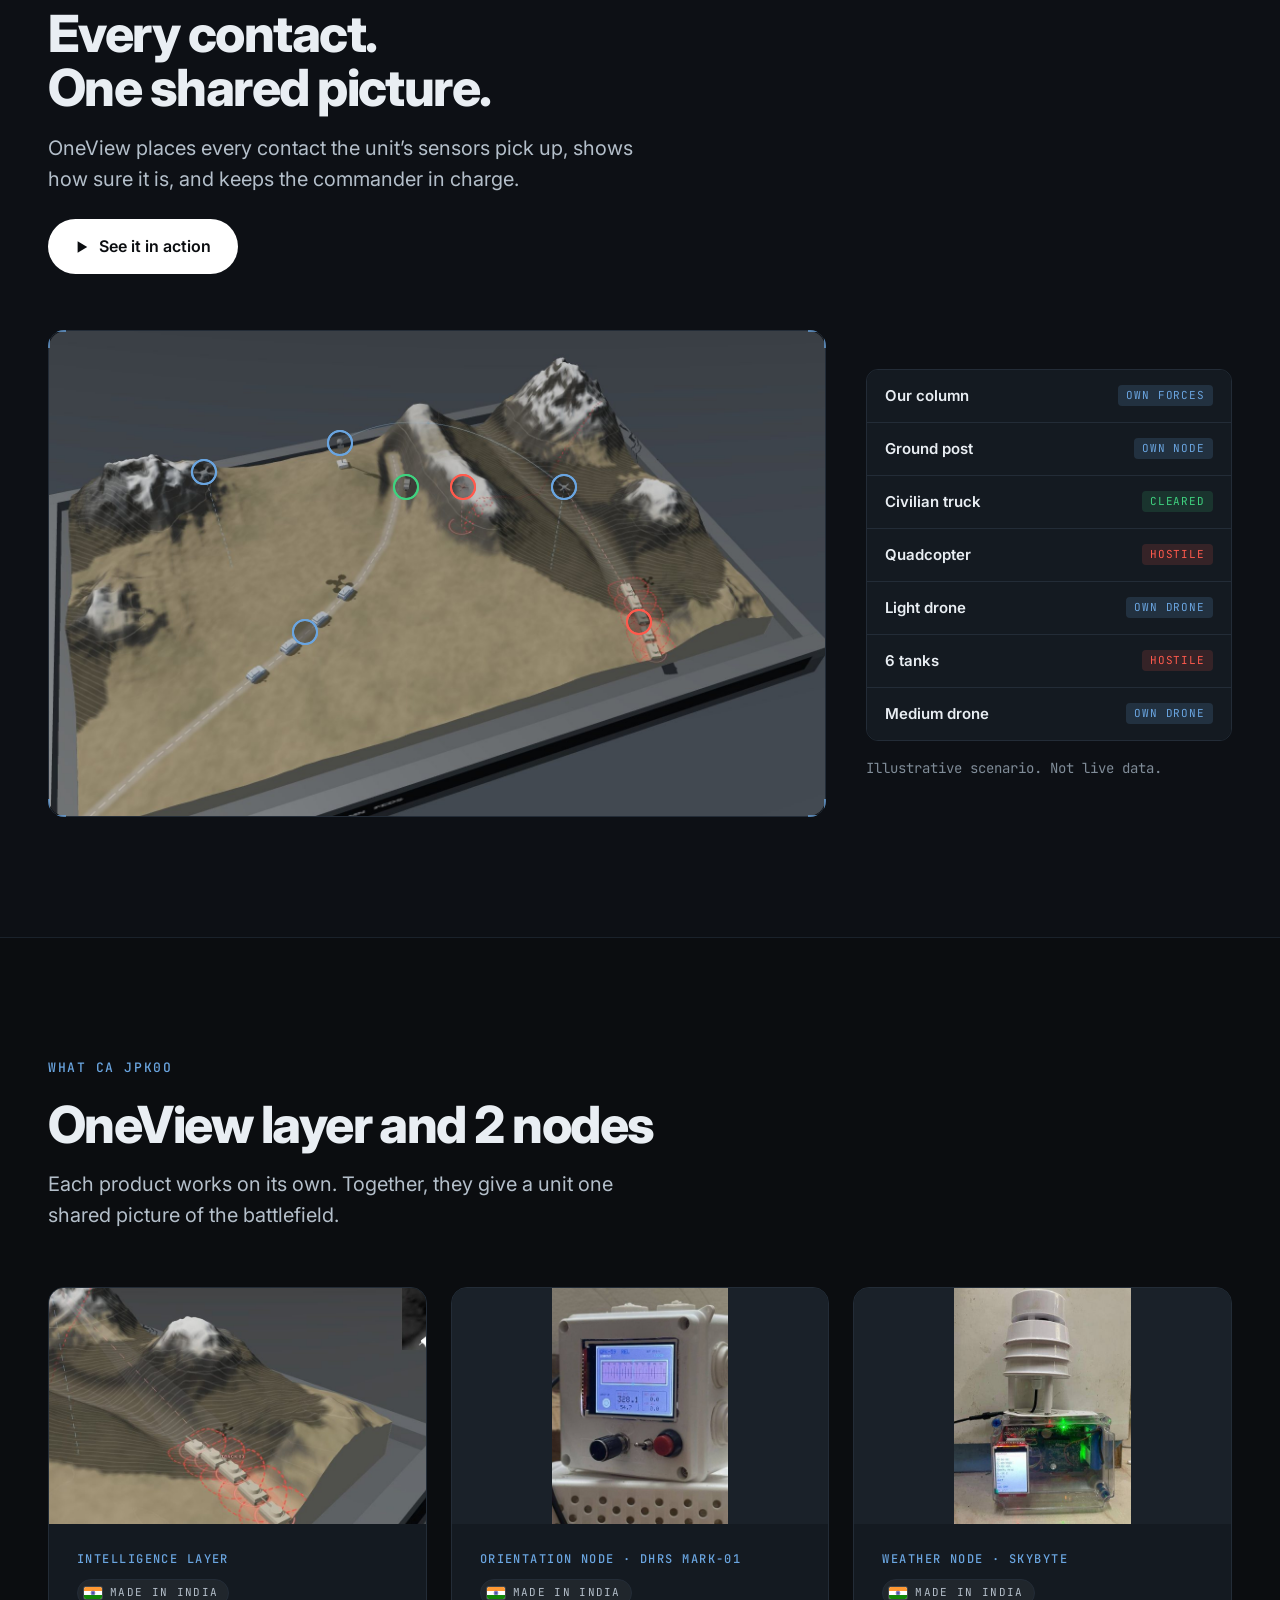
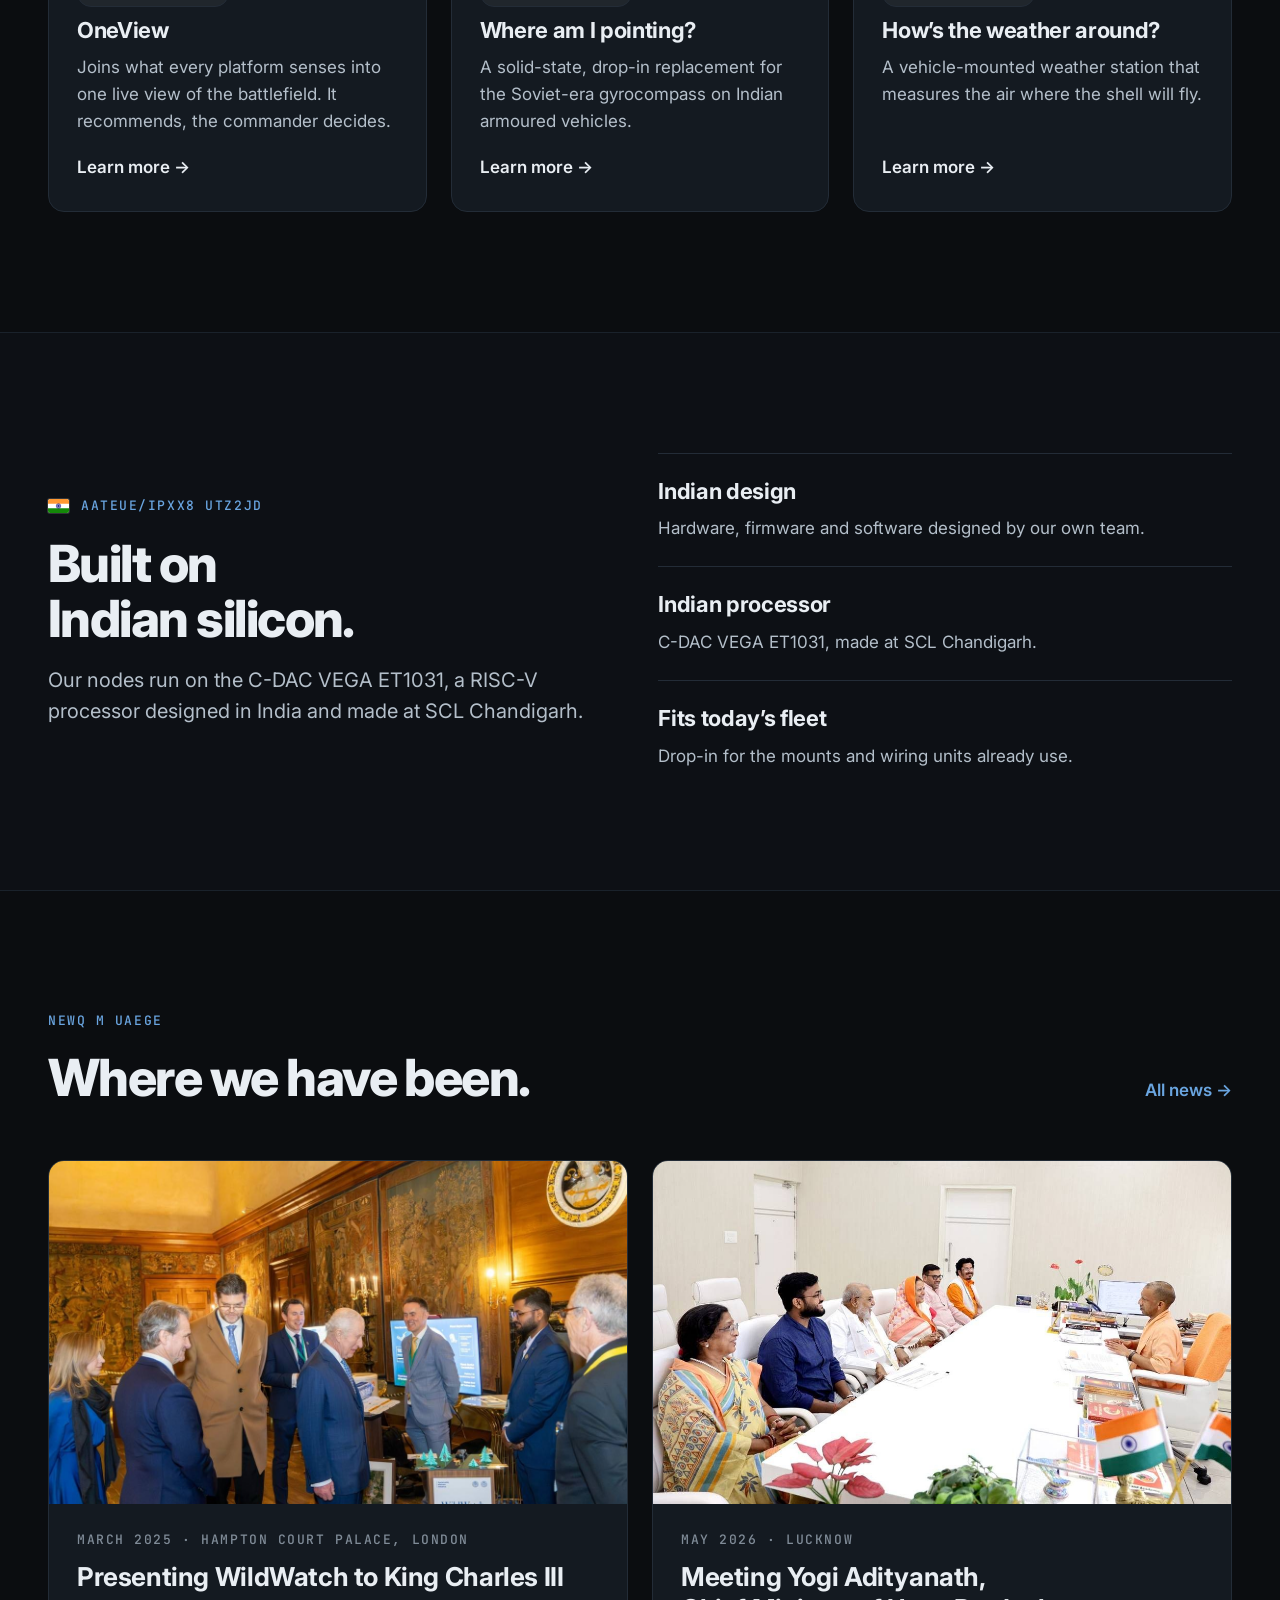
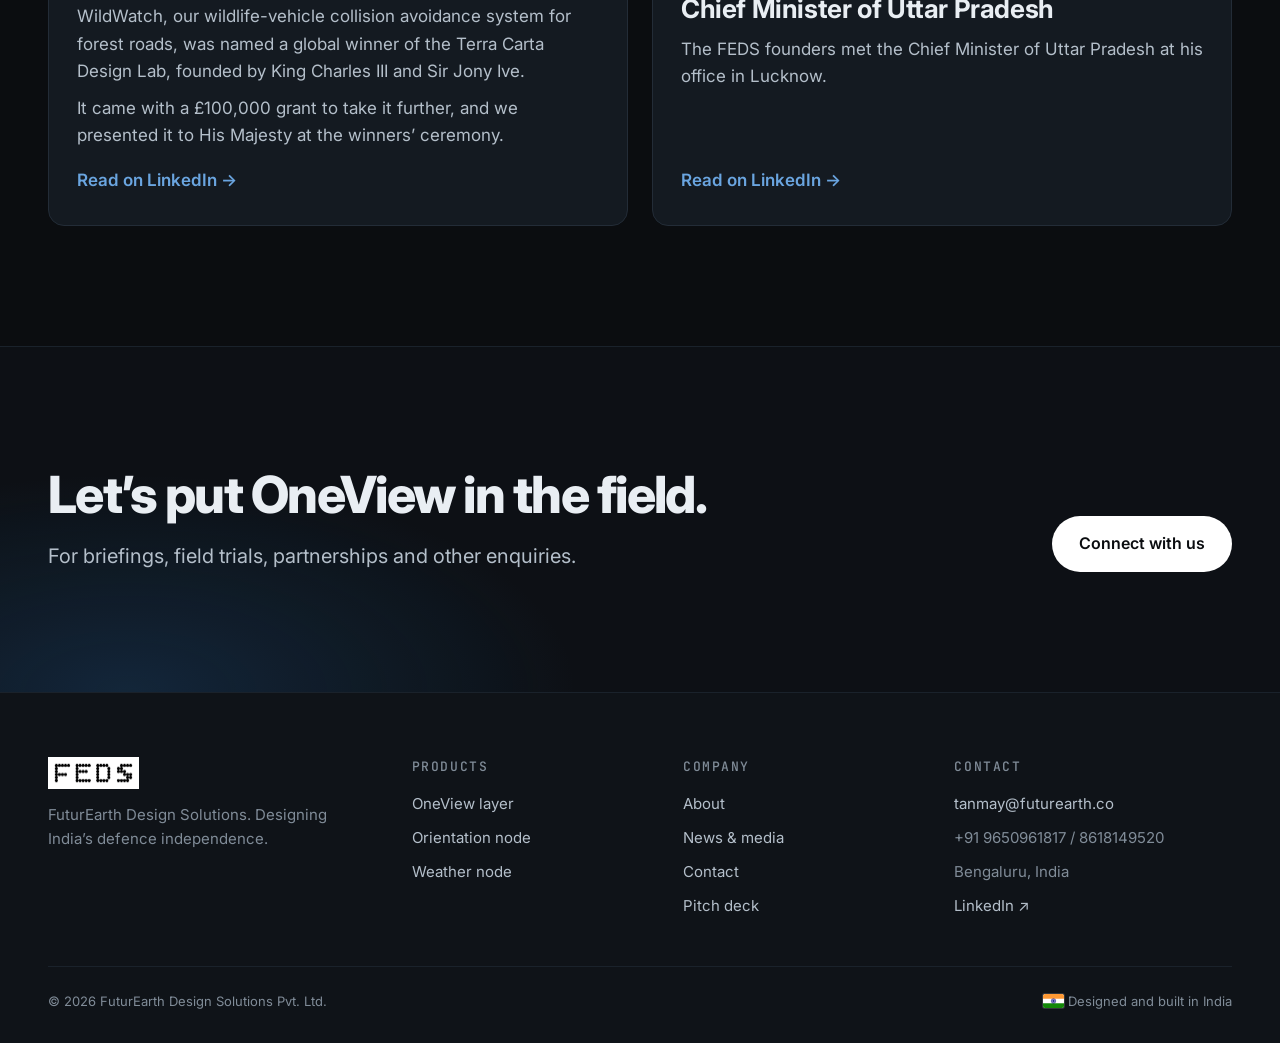
==== commit e5163d45: "Version the CSS and JS links so browsers load the new files Co-Authored-By: Claude Opus 5.5 <noreply" ====
--- a/index.html
+++ b/index.html
@@ -11,7 +11,7 @@
 <link rel="preconnect" href="https://fonts.googleapis.com">
 <link rel="preconnect" href="https://fonts.gstatic.com" crossorigin>
 <link rel="stylesheet" href="https://fonts.googleapis.com/css2?family=Inter:wght@300;400;500;600;700;800&family=JetBrains+Mono:wght@400;500&display=swap">
-<link rel="stylesheet" href="assets/site.css">
+<link rel="stylesheet" href="assets/site.css?v=20261019">
 <script>document.documentElement.classList.add("js")</script>
 </head>
 <body>
@@ -132,8 +132,8 @@
     <div class="foot-bottom"><span>&copy; 2026 FuturEarth Design Solutions Pvt. Ltd.</span><span class="right"><svg class="flag" viewBox="0 0 30 20" width="21" height="14" role="img" aria-label="Indian flag"><rect width="30" height="20" rx="2" fill="#fff"/><path d="M0 2a2 2 0 0 1 2-2h26a2 2 0 0 1 2 2v4.67H0z" fill="#FF9933"/><path d="M0 13.33h30V18a2 2 0 0 1-2 2H2a2 2 0 0 1-2-2z" fill="#138808"/><circle cx="15" cy="10" r="3.2" fill="none" stroke="#000080" stroke-width=".7"/><path d="M15 10L18.20 10.00M15 10L18.09 10.83M15 10L17.77 11.60M15 10L17.26 12.26M15 10L16.60 12.77M15 10L15.83 13.09M15 10L15.00 13.20M15 10L14.17 13.09M15 10L13.40 12.77M15 10L12.74 12.26M15 10L12.23 11.60M15 10L11.91 10.83M15 10L11.80 10.00M15 10L11.91 9.17M15 10L12.23 8.40M15 10L12.74 7.74M15 10L13.40 7.23M15 10L14.17 6.91M15 10L15.00 6.80M15 10L15.83 6.91M15 10L16.60 7.23M15 10L17.26 7.74M15 10L17.77 8.40M15 10L18.09 9.17" stroke="#000080" stroke-width=".3"/></svg> Designed and built in India</span></div>
   </div>
 </footer>
-<script src="assets/site.js"></script>
-<script src="assets/fx.js"></script>
-<script src="assets/hero-feed.js"></script>
+<script src="assets/site.js?v=20261019"></script>
+<script src="assets/fx.js?v=20261019"></script>
+<script src="assets/hero-feed.js?v=20261019"></script>
 </body>
 </html>
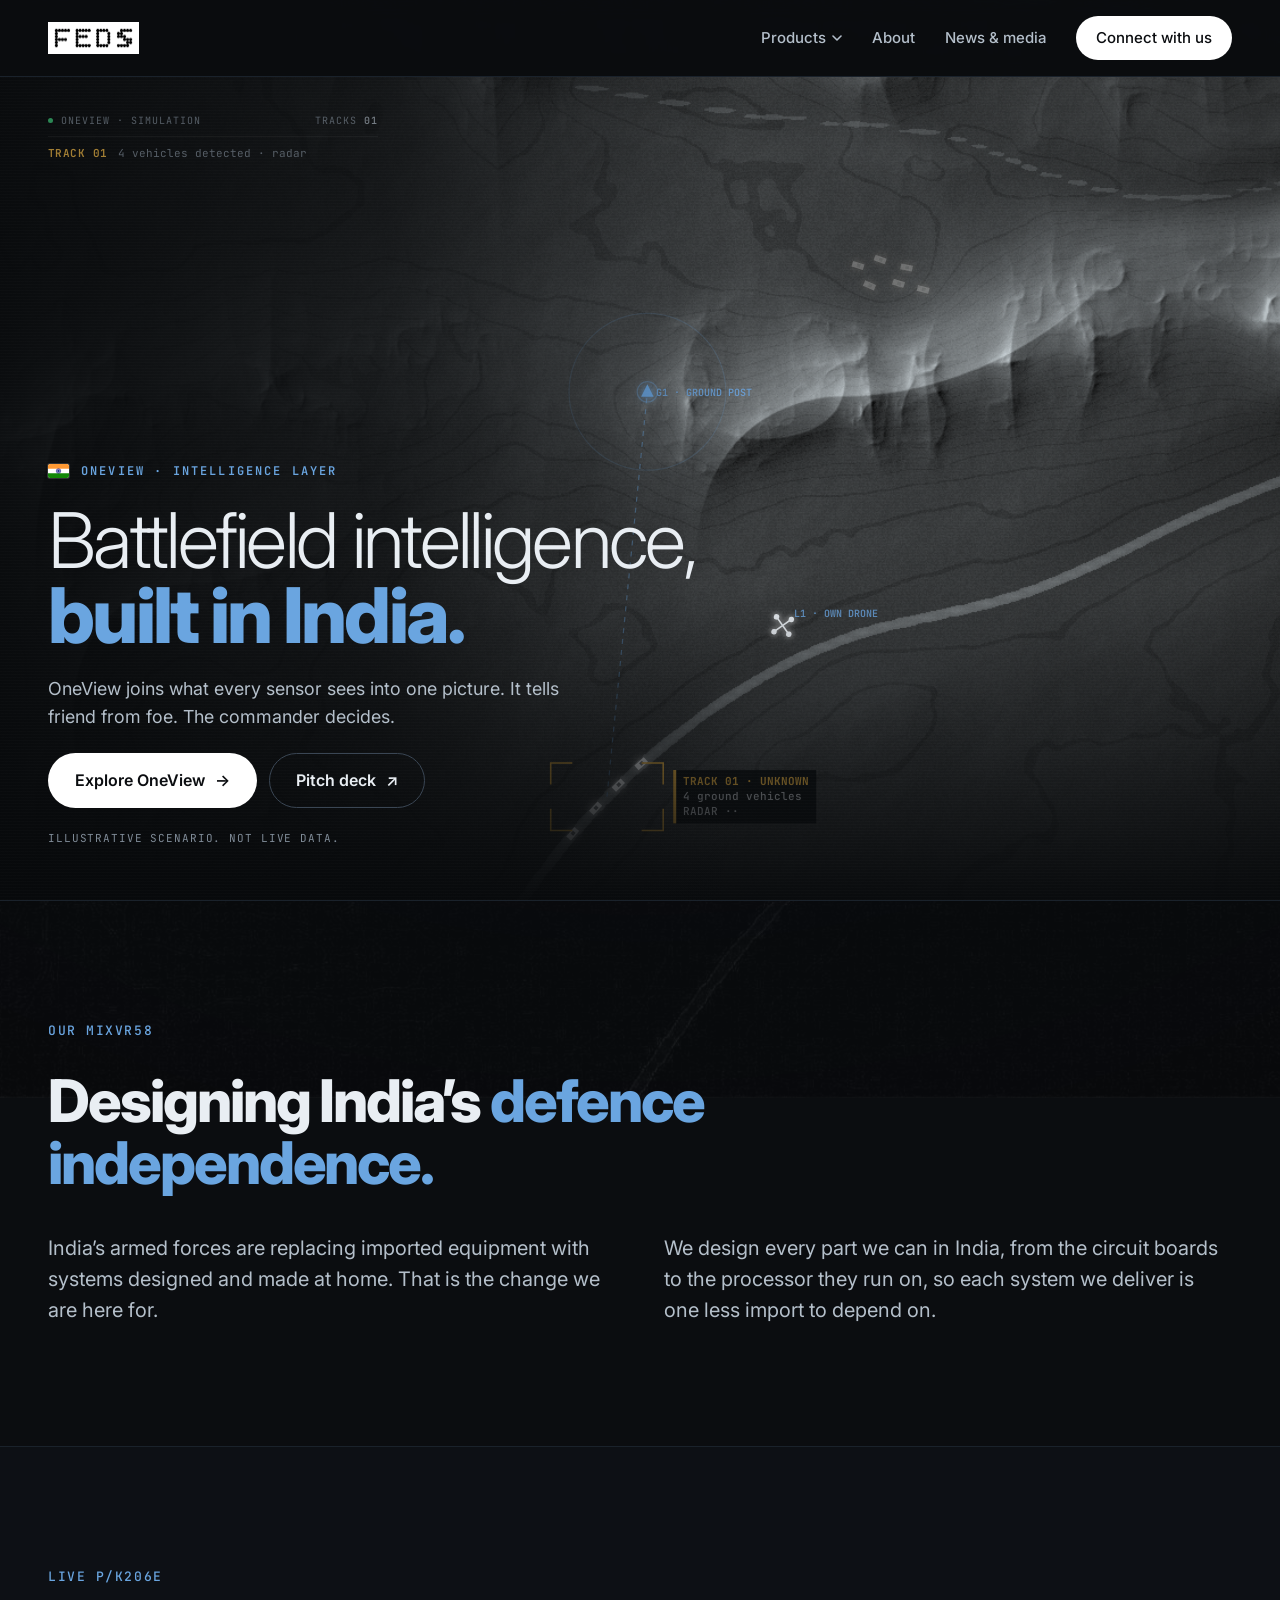
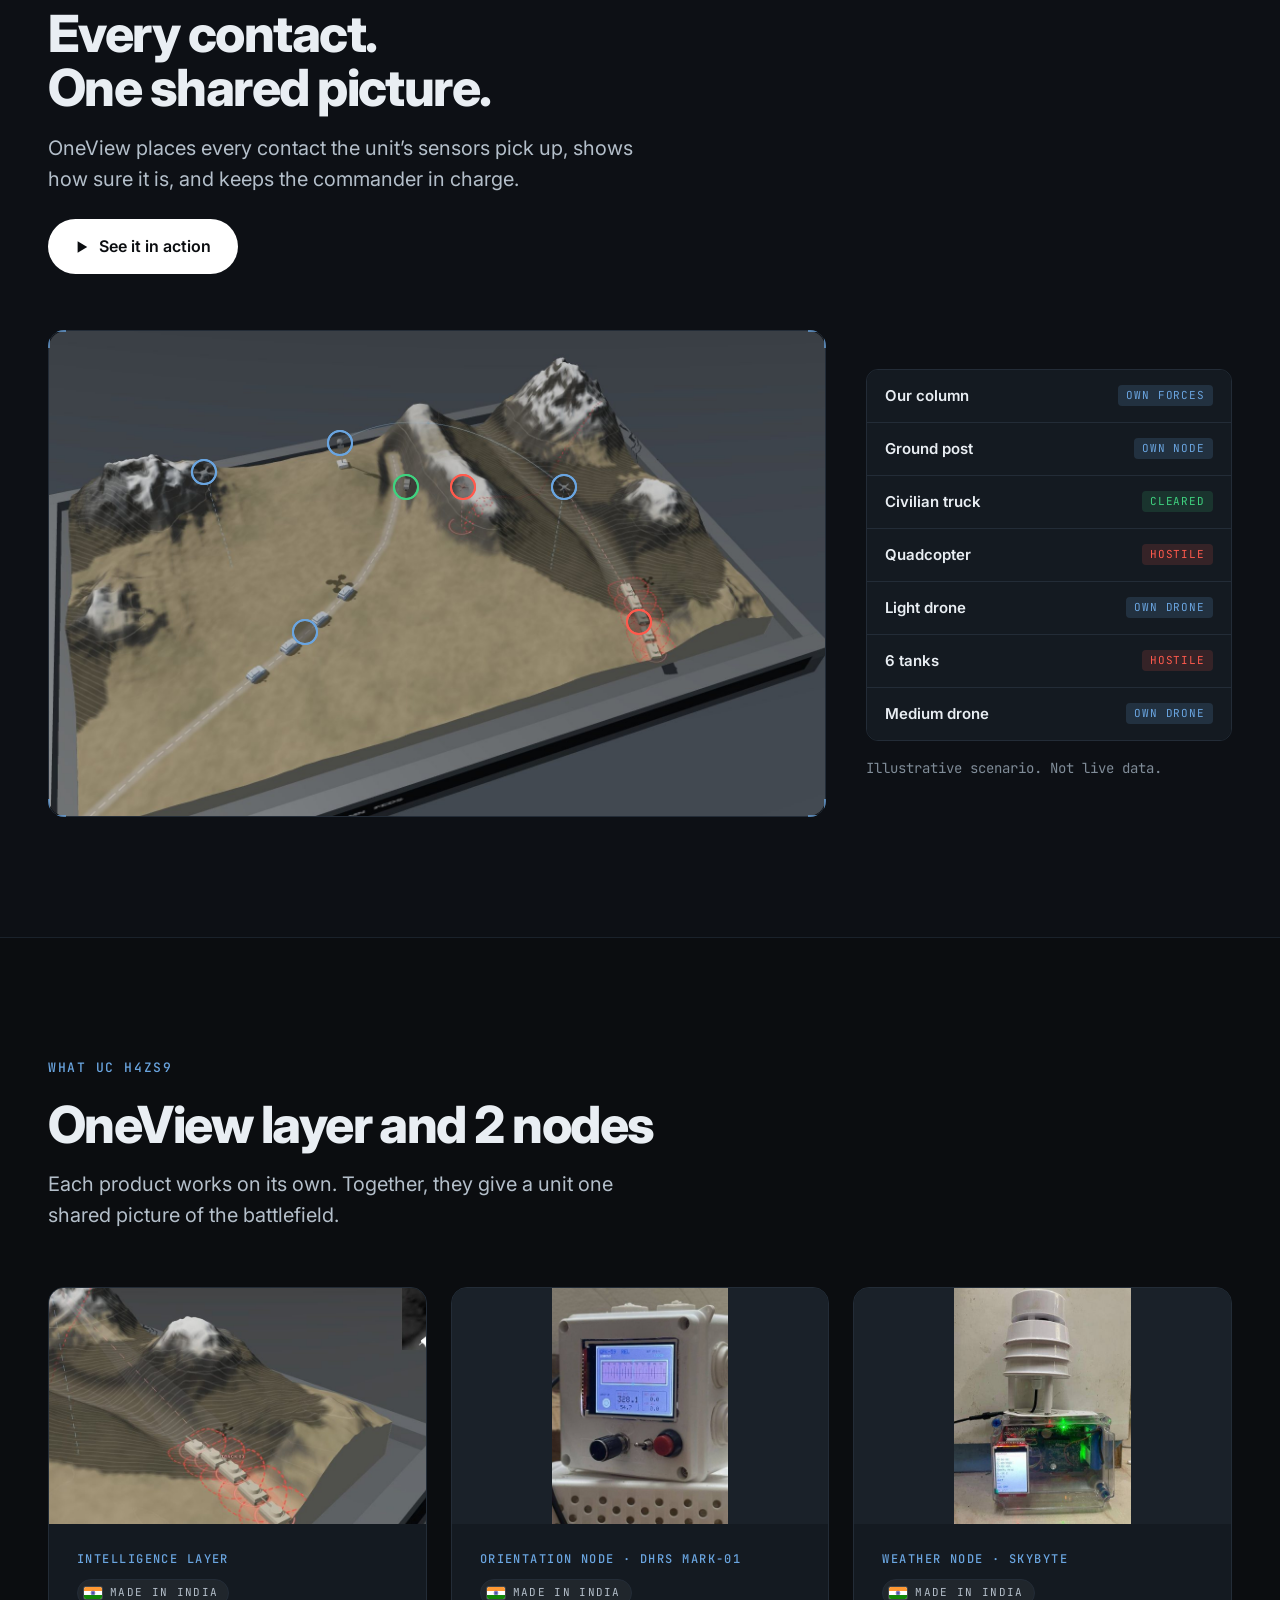
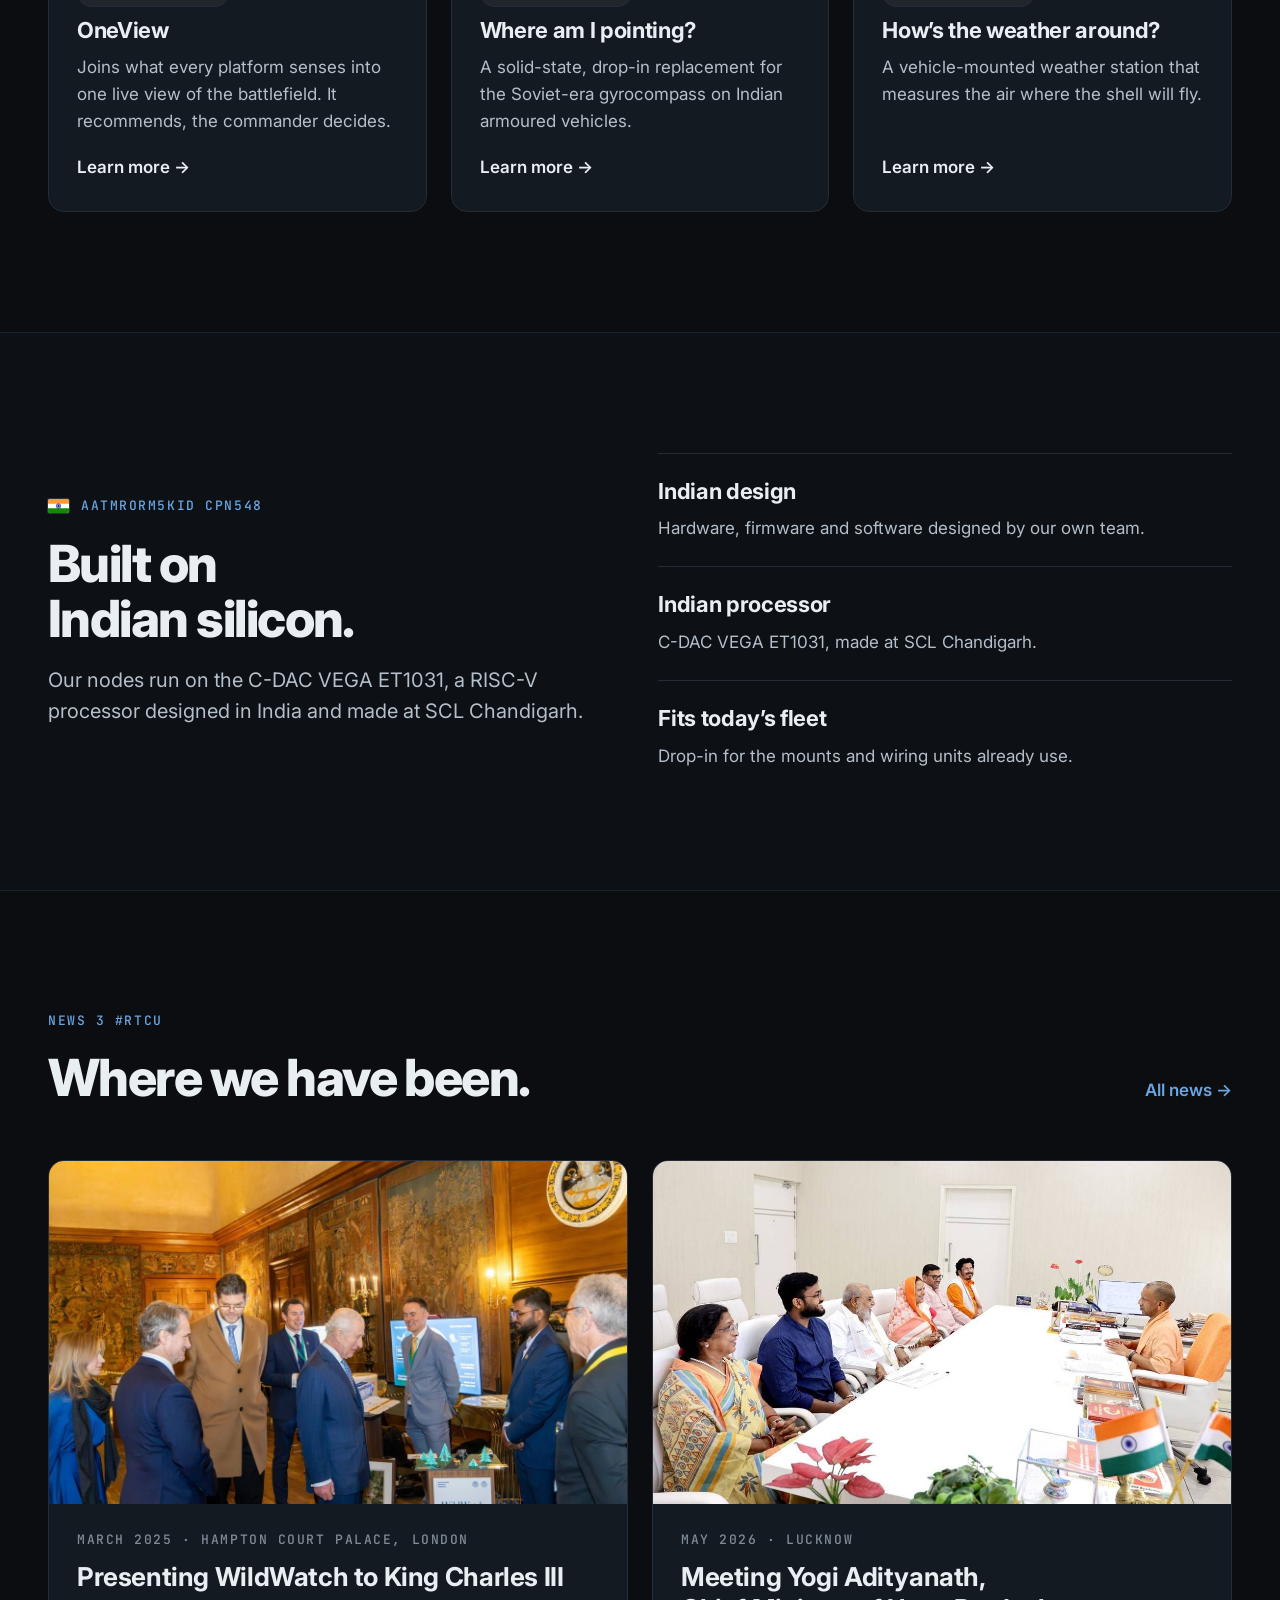
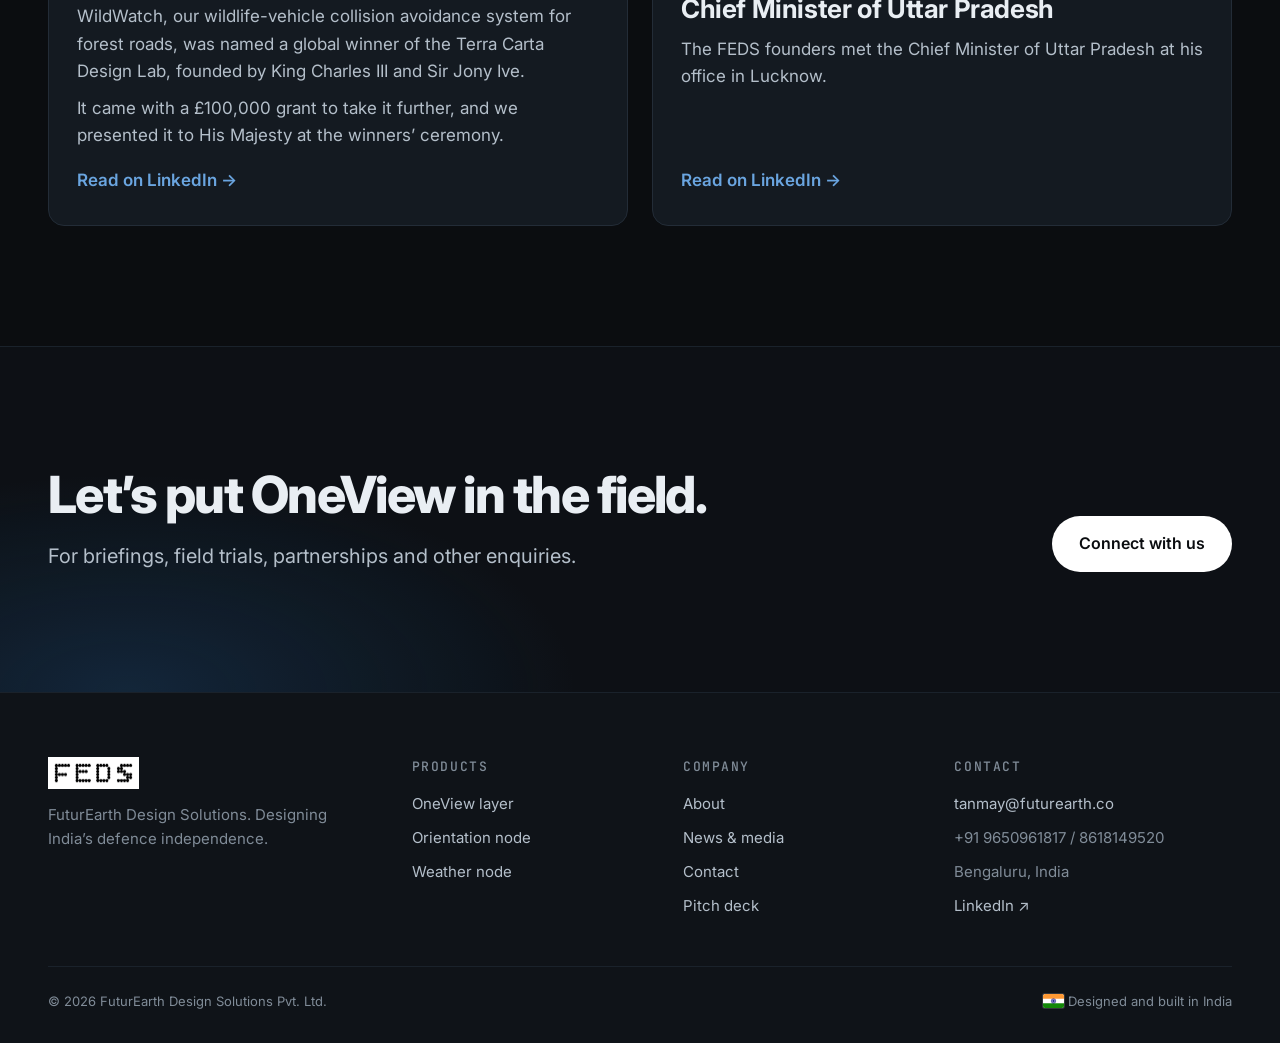
==== commit 69d87138: "Point the Pitch deck links to the new deck on Google Drive Co-Authored-By: Claude Opus 5.5 <noreply@" ====
--- a/index.html
+++ b/index.html
@@ -50,7 +50,7 @@
       <span class="hfeed-eyebrow"><svg class="flag" viewBox="0 0 30 20" width="21" height="14" role="img" aria-label="Indian flag"><rect width="30" height="20" rx="2" fill="#fff"/><path d="M0 2a2 2 0 0 1 2-2h26a2 2 0 0 1 2 2v4.67H0z" fill="#FF9933"/><path d="M0 13.33h30V18a2 2 0 0 1-2 2H2a2 2 0 0 1-2-2z" fill="#138808"/><circle cx="15" cy="10" r="3.2" fill="none" stroke="#000080" stroke-width=".7"/><path d="M15 10L18.20 10.00M15 10L18.09 10.83M15 10L17.77 11.60M15 10L17.26 12.26M15 10L16.60 12.77M15 10L15.83 13.09M15 10L15.00 13.20M15 10L14.17 13.09M15 10L13.40 12.77M15 10L12.74 12.26M15 10L12.23 11.60M15 10L11.91 10.83M15 10L11.80 10.00M15 10L11.91 9.17M15 10L12.23 8.40M15 10L12.74 7.74M15 10L13.40 7.23M15 10L14.17 6.91M15 10L15.00 6.80M15 10L15.83 6.91M15 10L16.60 7.23M15 10L17.26 7.74M15 10L17.77 8.40M15 10L18.09 9.17" stroke="#000080" stroke-width=".3"/></svg>OneView · Intelligence layer</span>
       <h1>Battlefield intelligence, <strong>built in India.</strong></h1>
       <p class="lede">OneView joins what every sensor sees into one picture. It tells friend from foe. The commander decides.</p>
-      <div class="btns"><a class="btn primary" href="oneview.html">Explore OneView <span aria-hidden="true">→</span></a><a class="btn ghost" href="https://www.futurearth.co/_files/ugd/68453e_98bd35fc959f437ba48a930c511ecbbf.pdf" target="_blank" rel="noopener">Pitch deck <span aria-hidden="true">↗</span></a></div>
+      <div class="btns"><a class="btn primary" href="oneview.html">Explore OneView <span aria-hidden="true">→</span></a><a class="btn ghost" href="https://drive.google.com/file/d/14h-nNO2Z5uL2h8whQvNuXuzlhN8PLvSK/view?usp=sharing" target="_blank" rel="noopener">Pitch deck <span aria-hidden="true">↗</span></a></div>
       <span class="note">Illustrative scenario. Not live data.</span>
     </div>
     <div class="rec" id="feed-rec" aria-hidden="true">
@@ -126,7 +126,7 @@
         <p class="muted" style="max-width:300px">FuturEarth Design Solutions. Designing India&rsquo;s defence independence.</p>
       </div>
       <div><h4>Products</h4><ul><li><a href="oneview.html">OneView layer</a></li><li><a href="orientation-node.html">Orientation node</a></li><li><a href="weather-node.html">Weather node</a></li></ul></div>
-      <div><h4>Company</h4><ul><li><a href="about.html">About</a></li><li><a href="news.html">News &amp; media</a></li><li><a href="contact.html">Contact</a></li><li><a href="https://www.futurearth.co/_files/ugd/68453e_98bd35fc959f437ba48a930c511ecbbf.pdf" target="_blank" rel="noopener">Pitch deck</a></li></ul></div>
+      <div><h4>Company</h4><ul><li><a href="about.html">About</a></li><li><a href="news.html">News &amp; media</a></li><li><a href="contact.html">Contact</a></li><li><a href="https://drive.google.com/file/d/14h-nNO2Z5uL2h8whQvNuXuzlhN8PLvSK/view?usp=sharing" target="_blank" rel="noopener">Pitch deck</a></li></ul></div>
       <div><h4>Contact</h4><ul><li><a href="mailto:tanmay@futurearth.co">tanmay@futurearth.co</a></li><li class="muted">+91 9650961817 / 8618149520</li><li class="muted">Bengaluru, India</li><li><a href="https://www.linkedin.com/company/futurearth-design-solutions-pvt-ltd/" target="_blank" rel="noopener">LinkedIn ↗</a></li></ul></div>
     </div>
     <div class="foot-bottom"><span>&copy; 2026 FuturEarth Design Solutions Pvt. Ltd.</span><span class="right"><svg class="flag" viewBox="0 0 30 20" width="21" height="14" role="img" aria-label="Indian flag"><rect width="30" height="20" rx="2" fill="#fff"/><path d="M0 2a2 2 0 0 1 2-2h26a2 2 0 0 1 2 2v4.67H0z" fill="#FF9933"/><path d="M0 13.33h30V18a2 2 0 0 1-2 2H2a2 2 0 0 1-2-2z" fill="#138808"/><circle cx="15" cy="10" r="3.2" fill="none" stroke="#000080" stroke-width=".7"/><path d="M15 10L18.20 10.00M15 10L18.09 10.83M15 10L17.77 11.60M15 10L17.26 12.26M15 10L16.60 12.77M15 10L15.83 13.09M15 10L15.00 13.20M15 10L14.17 13.09M15 10L13.40 12.77M15 10L12.74 12.26M15 10L12.23 11.60M15 10L11.91 10.83M15 10L11.80 10.00M15 10L11.91 9.17M15 10L12.23 8.40M15 10L12.74 7.74M15 10L13.40 7.23M15 10L14.17 6.91M15 10L15.00 6.80M15 10L15.83 6.91M15 10L16.60 7.23M15 10L17.26 7.74M15 10L17.77 8.40M15 10L18.09 9.17" stroke="#000080" stroke-width=".3"/></svg> Designed and built in India</span></div>
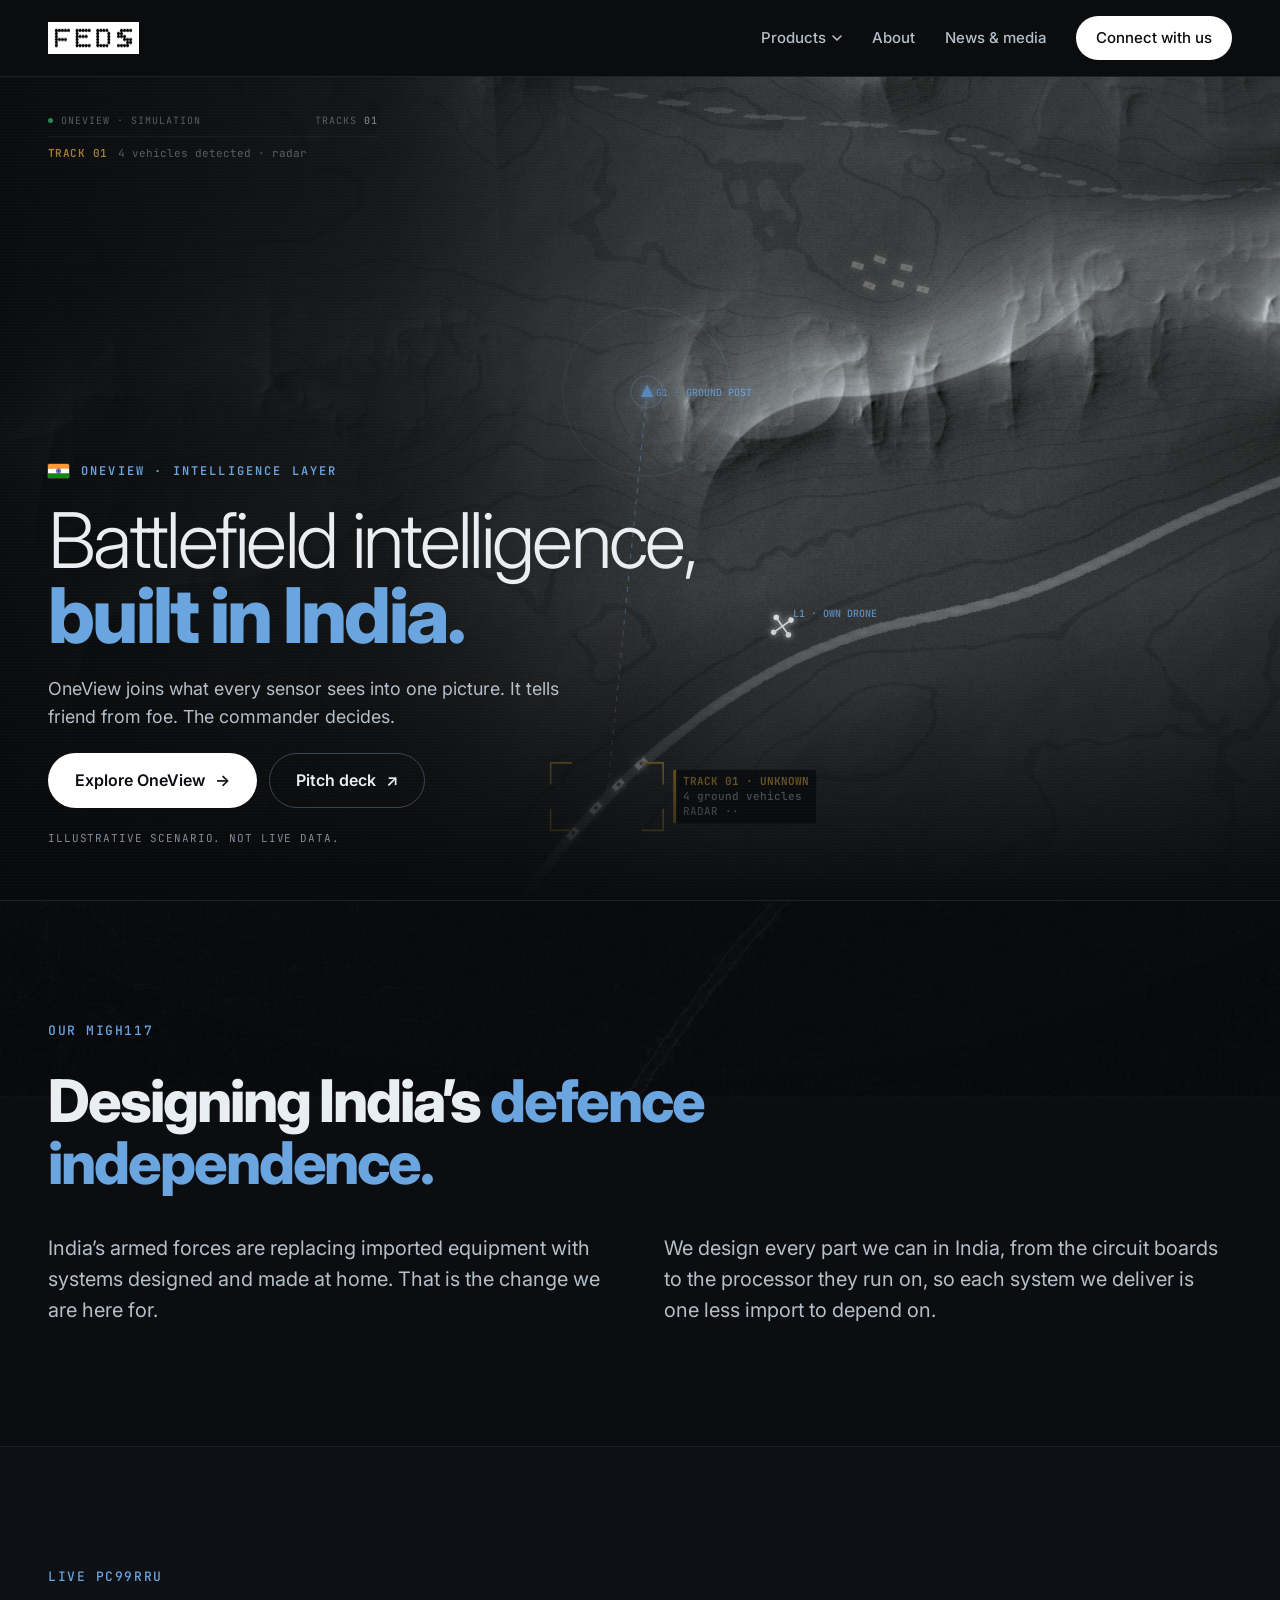
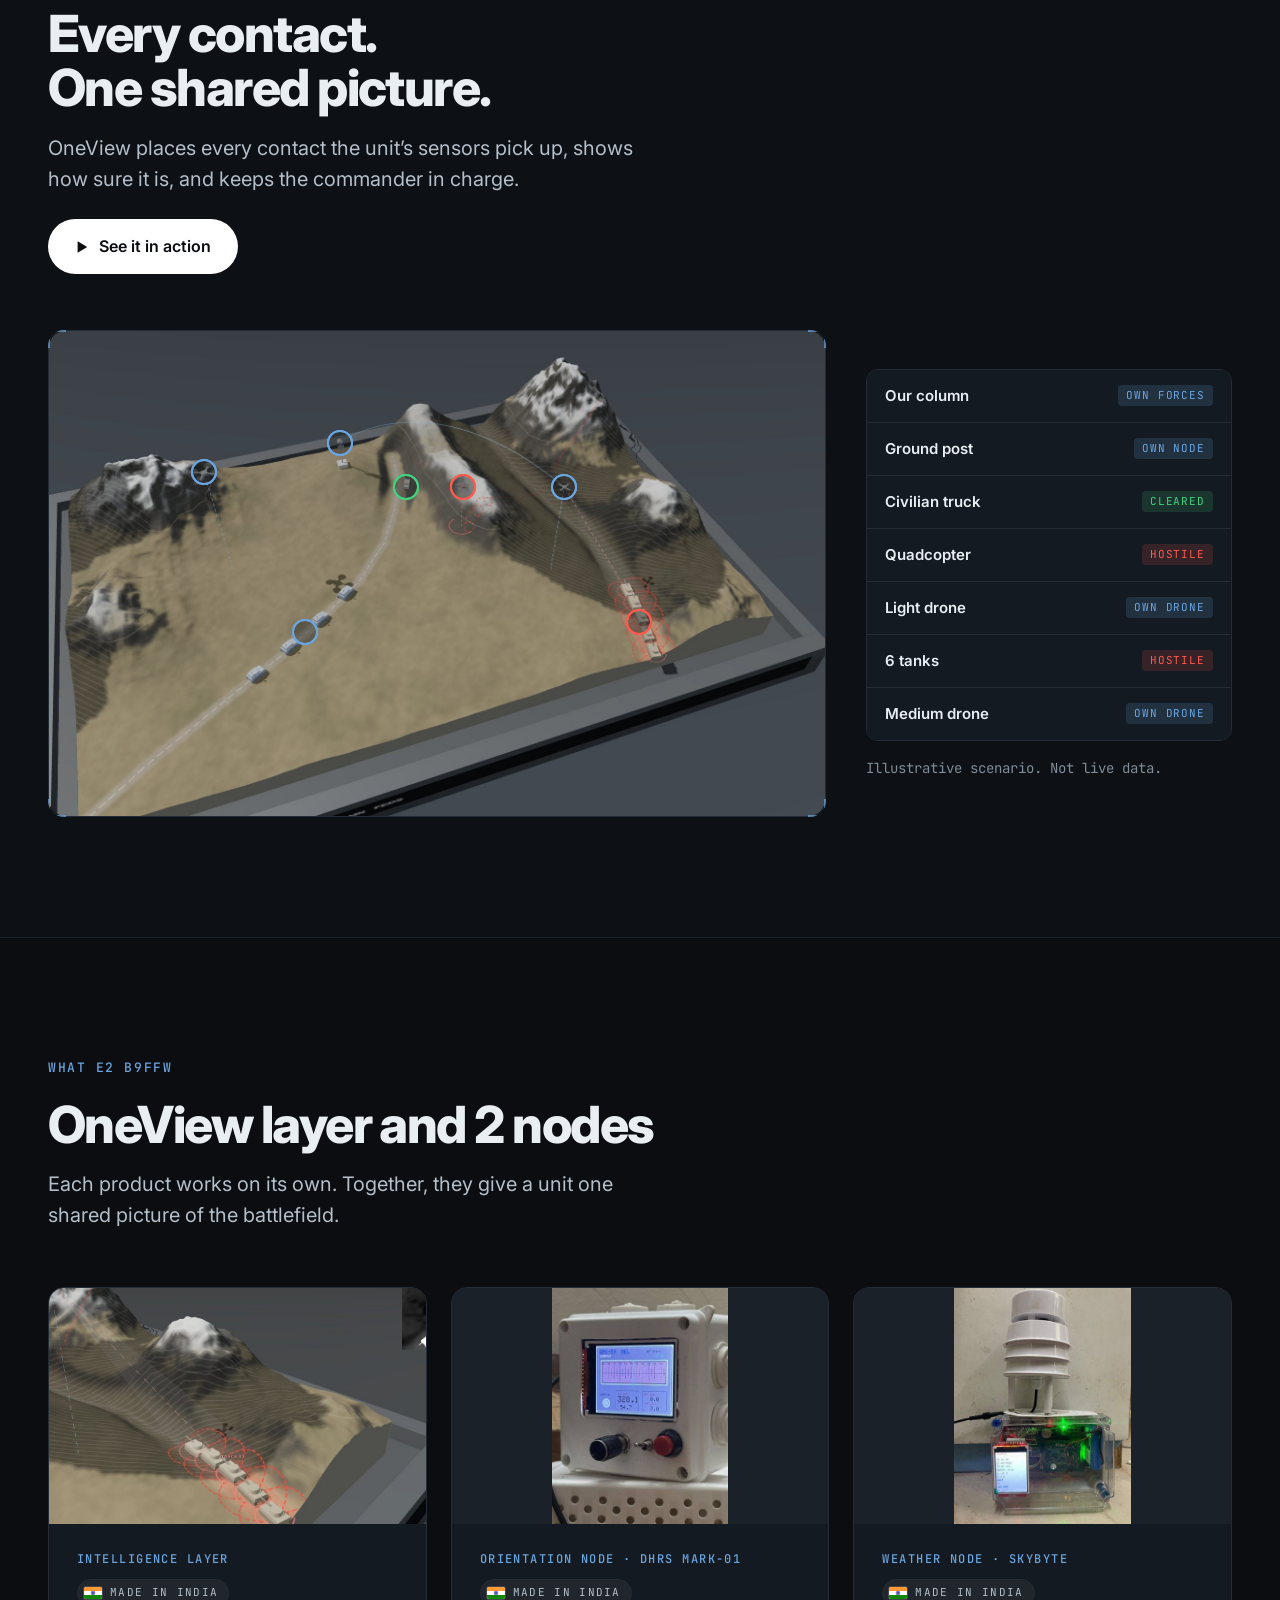
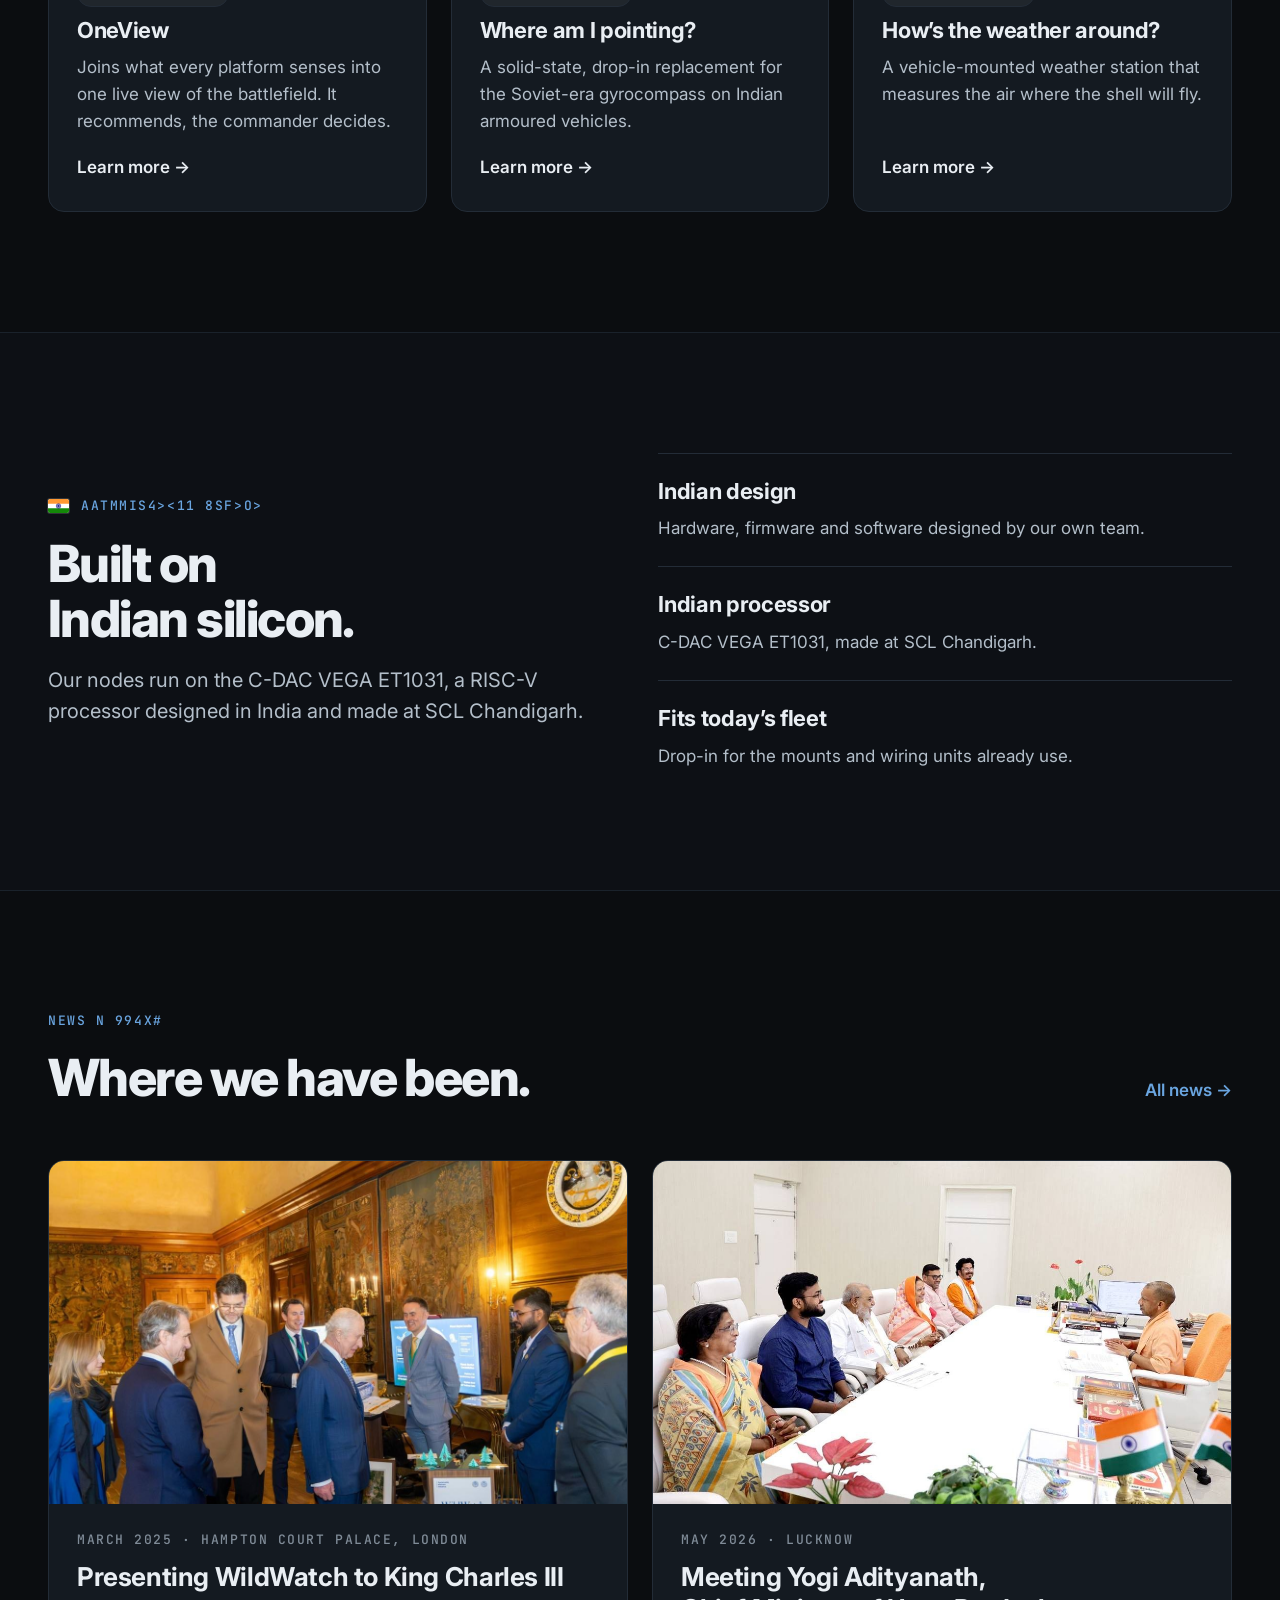
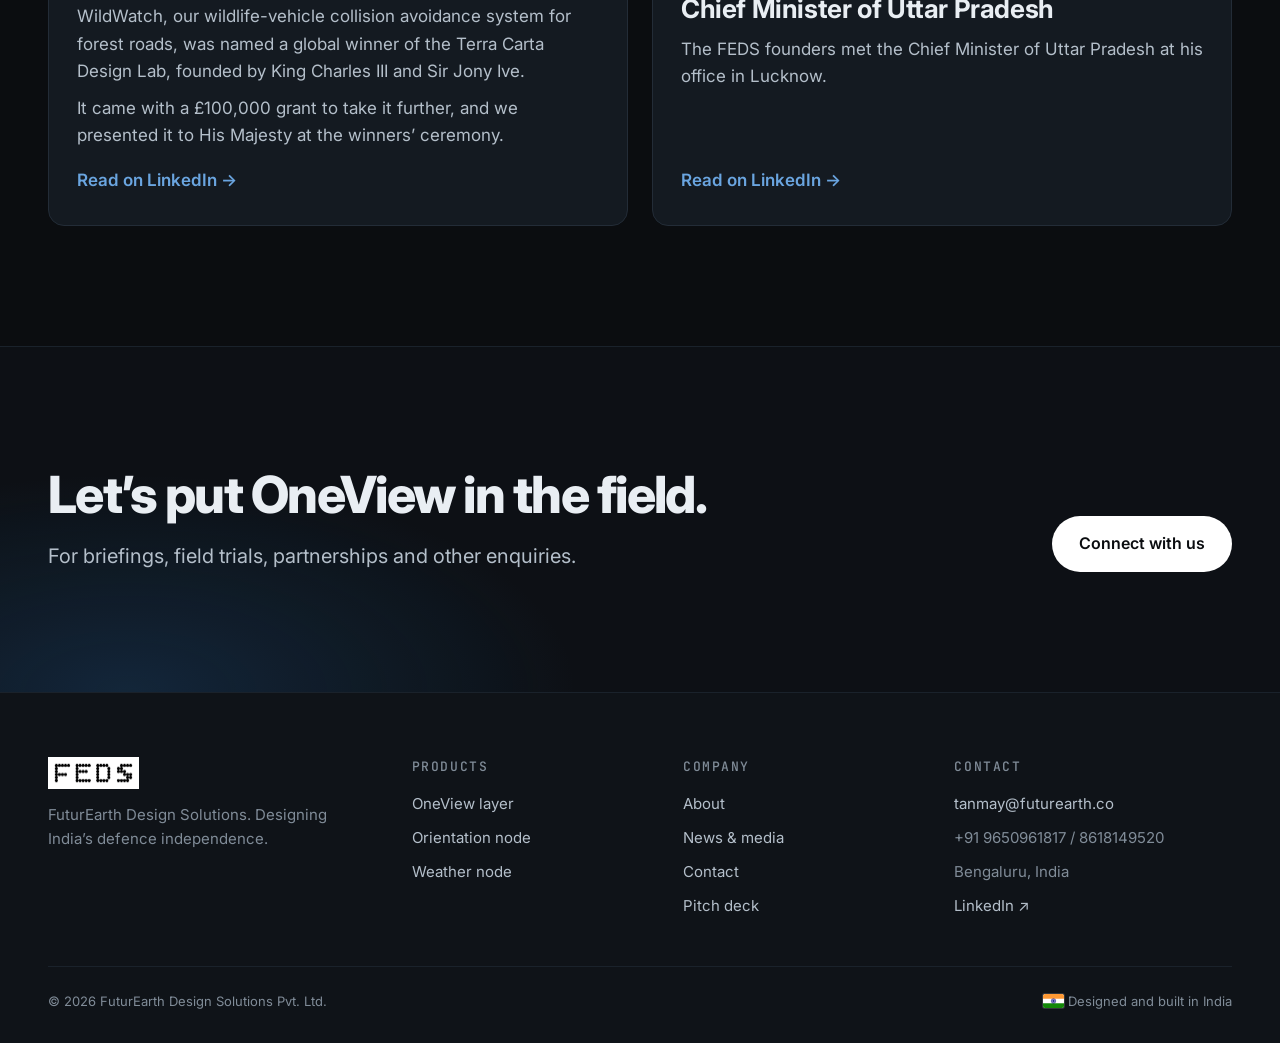
==== commit 283d4226: "Use clean page addresses without .html in site links Co-Authored-By: Claude Opus 5.5 <noreply@anthro" ====
--- a/index.html
+++ b/index.html
@@ -18,20 +18,20 @@
 <div class="terrain" aria-hidden="true"><i></i></div>
 <header class="site-head">
   <div class="wrap">
-    <a class="logo" href="index.html" aria-label="FEDS home"><img src="img/feds_logo.png" alt="FEDS" width="91" height="32"></a>
+    <a class="logo" href="./" aria-label="FEDS home"><img src="img/feds_logo.png" alt="FEDS" width="91" height="32"></a>
     <button class="menu-toggle" type="button" aria-expanded="false" aria-controls="site-nav">Menu</button>
     <nav class="nav" id="site-nav" aria-label="Main">
       <div class="dd">
         <button type="button" aria-expanded="false" aria-haspopup="true">Products <svg width="10" height="10" viewBox="0 0 10 10" aria-hidden="true"><path d="M1 3l4 4 4-4" fill="none" stroke="currentColor" stroke-width="1.6" stroke-linecap="round" stroke-linejoin="round"/></svg></button>
         <div class="dd-menu">
-          <a href="oneview.html"><img src="img/w/oneview.svg" alt=""><span>OneView<small>Intelligence layer</small></span></a>
-          <a href="orientation-node.html"><img src="img/w/tank.svg" alt=""><span>Orientation node<small>DHRS Mark-01 · Gyrocompass</small></span></a>
-          <a href="weather-node.html"><img src="img/w/weather_station.svg" alt=""><span>Weather node<small>SKYBYTE · Vehicle weather station</small></span></a>
+          <a href="oneview"><img src="img/w/oneview.svg" alt=""><span>OneView<small>Intelligence layer</small></span></a>
+          <a href="orientation-node"><img src="img/w/tank.svg" alt=""><span>Orientation node<small>DHRS Mark-01 · Gyrocompass</small></span></a>
+          <a href="weather-node"><img src="img/w/weather_station.svg" alt=""><span>Weather node<small>SKYBYTE · Vehicle weather station</small></span></a>
         </div>
       </div>
-      <a href="about.html">About</a>
-      <a href="news.html">News &amp; media</a>
-      <a class="btn primary" href="contact.html">Connect with us</a>
+      <a href="about">About</a>
+      <a href="news">News &amp; media</a>
+      <a class="btn primary" href="contact">Connect with us</a>
     </nav>
   </div>
 </header>
@@ -50,7 +50,7 @@
       <span class="hfeed-eyebrow"><svg class="flag" viewBox="0 0 30 20" width="21" height="14" role="img" aria-label="Indian flag"><rect width="30" height="20" rx="2" fill="#fff"/><path d="M0 2a2 2 0 0 1 2-2h26a2 2 0 0 1 2 2v4.67H0z" fill="#FF9933"/><path d="M0 13.33h30V18a2 2 0 0 1-2 2H2a2 2 0 0 1-2-2z" fill="#138808"/><circle cx="15" cy="10" r="3.2" fill="none" stroke="#000080" stroke-width=".7"/><path d="M15 10L18.20 10.00M15 10L18.09 10.83M15 10L17.77 11.60M15 10L17.26 12.26M15 10L16.60 12.77M15 10L15.83 13.09M15 10L15.00 13.20M15 10L14.17 13.09M15 10L13.40 12.77M15 10L12.74 12.26M15 10L12.23 11.60M15 10L11.91 10.83M15 10L11.80 10.00M15 10L11.91 9.17M15 10L12.23 8.40M15 10L12.74 7.74M15 10L13.40 7.23M15 10L14.17 6.91M15 10L15.00 6.80M15 10L15.83 6.91M15 10L16.60 7.23M15 10L17.26 7.74M15 10L17.77 8.40M15 10L18.09 9.17" stroke="#000080" stroke-width=".3"/></svg>OneView · Intelligence layer</span>
       <h1>Battlefield intelligence, <strong>built in India.</strong></h1>
       <p class="lede">OneView joins what every sensor sees into one picture. It tells friend from foe. The commander decides.</p>
-      <div class="btns"><a class="btn primary" href="oneview.html">Explore OneView <span aria-hidden="true">→</span></a><a class="btn ghost" href="https://drive.google.com/file/d/14h-nNO2Z5uL2h8whQvNuXuzlhN8PLvSK/view?usp=sharing" target="_blank" rel="noopener">Pitch deck <span aria-hidden="true">↗</span></a></div>
+      <div class="btns"><a class="btn primary" href="oneview">Explore OneView <span aria-hidden="true">→</span></a><a class="btn ghost" href="https://drive.google.com/file/d/14h-nNO2Z5uL2h8whQvNuXuzlhN8PLvSK/view?usp=sharing" target="_blank" rel="noopener">Pitch deck <span aria-hidden="true">↗</span></a></div>
       <span class="note">Illustrative scenario. Not live data.</span>
     </div>
     <div class="rec" id="feed-rec" aria-hidden="true">
@@ -72,7 +72,7 @@
 
 
 <section class="band alt"><div class="wrap">
-  <div data-reveal class="head"><span class="eyebrow">Live picture</span><h2>Every contact.<br>One shared picture.</h2><p class="lede">OneView places every contact the unit&rsquo;s sensors pick up, shows how sure it is, and keeps the commander in charge.</p><div class="btns" style="margin-top:6px"><a class="btn primary" href="demo/index.html" target="_blank" rel="noopener"><svg width="14" height="14" viewBox="0 0 16 16" aria-hidden="true"><path d="M3 1.5v13l11-6.5z" fill="currentColor"/></svg> See it in action</a></div></div>
+  <div data-reveal class="head"><span class="eyebrow">Live picture</span><h2>Every contact.<br>One shared picture.</h2><p class="lede">OneView places every contact the unit&rsquo;s sensors pick up, shows how sure it is, and keeps the commander in charge.</p><div class="btns" style="margin-top:6px"><a class="btn primary" href="demo/" target="_blank" rel="noopener"><svg width="14" height="14" viewBox="0 0 16 16" aria-hidden="true"><path d="M3 1.5v13l11-6.5z" fill="currentColor"/></svg> See it in action</a></div></div>
   <div class="table-wrap">
     <div class="table-box hud-corners"><img src="img/table-overview.jpg" alt="Sand table of a mountain valley with our column, drones, a ground post, a civilian truck, a hostile quadcopter and six tanks behind the ridge" width="1600" height="1000"><button class="hot k-fr" type="button" data-id="FR" style="left:33%;top:62%" aria-label="Our column"><span class="hot-tip"><b>Our column</b><span>4 vehicles moving up the valley</span><em class="k-fr">Own forces</em></span></button><button class="hot k-fr" type="button" data-id="G1" style="left:37.5%;top:23%" aria-label="Ground post"><span class="hot-tip"><b>Ground post</b><span>Radar and direction finder</span><em class="k-fr">Own node</em></span></button><button class="hot k-neu" type="button" data-id="01" style="left:46%;top:32%" aria-label="Track 01 · Civilian truck"><span class="hot-tip"><b>Track 01 · Civilian truck</b><span>Radar, sight, thermal and radio agree. No alert sent.</span><em class="k-neu">Cleared</em></span></button><button class="hot k-hos" type="button" data-id="02" style="left:53.3%;top:32%" aria-label="Track 02 · Quadcopter"><span class="hot-tip"><b>Track 02 · Quadcopter</b><span>Four sources agree. Column warned early.</span><em class="k-hos">Hostile</em></span></button><button class="hot k-fr" type="button" data-id="L1" style="left:66.4%;top:32%" aria-label="Light drone"><span class="hot-tip"><b>Light drone</b><span>Tasked by OneView to look over the ridge</span><em class="k-fr">Own drone</em></span></button><button class="hot k-hos" type="button" data-id="03" style="left:76%;top:60%" aria-label="Track 03 · 6 tanks"><span class="hot-tip"><b>Track 03 · 6 tanks</b><span>Hidden behind the ridge. Located by two drones.</span><em class="k-hos">Hostile</em></span></button><button class="hot k-fr" type="button" data-id="M1" style="left:20%;top:29%" aria-label="Medium drone"><span class="hot-tip"><b>Medium drone</b><span>Watching the column&rsquo;s flank</span><em class="k-fr">Own drone</em></span></button></div>
     <div class="stack" style="gap:16px">
@@ -84,9 +84,9 @@
 <section class="band"><div class="wrap">
   <div data-reveal class="head"><span class="eyebrow">What we build</span><h2>OneView layer and 2 nodes</h2><p class="lede">Each product works on its own. Together, they give a unit one shared picture of the battlefield.</p></div>
   <div data-reveal class="grid g3">
-    <a class="card" href="oneview.html"><div class="media"><img src="img/stage-located.jpg" alt="OneView locating tanks hidden behind a ridge" loading="lazy"></div><div class="txt"><span class="tag">Intelligence layer</span><span class="mii"><svg class="flag" viewBox="0 0 30 20" width="21" height="14" role="img" aria-label="Indian flag"><rect width="30" height="20" rx="2" fill="#fff"/><path d="M0 2a2 2 0 0 1 2-2h26a2 2 0 0 1 2 2v4.67H0z" fill="#FF9933"/><path d="M0 13.33h30V18a2 2 0 0 1-2 2H2a2 2 0 0 1-2-2z" fill="#138808"/><circle cx="15" cy="10" r="3.2" fill="none" stroke="#000080" stroke-width=".7"/><path d="M15 10L18.20 10.00M15 10L18.09 10.83M15 10L17.77 11.60M15 10L17.26 12.26M15 10L16.60 12.77M15 10L15.83 13.09M15 10L15.00 13.20M15 10L14.17 13.09M15 10L13.40 12.77M15 10L12.74 12.26M15 10L12.23 11.60M15 10L11.91 10.83M15 10L11.80 10.00M15 10L11.91 9.17M15 10L12.23 8.40M15 10L12.74 7.74M15 10L13.40 7.23M15 10L14.17 6.91M15 10L15.00 6.80M15 10L15.83 6.91M15 10L16.60 7.23M15 10L17.26 7.74M15 10L17.77 8.40M15 10L18.09 9.17" stroke="#000080" stroke-width=".3"/></svg>Made in India</span><h3>OneView</h3><p class="body">Joins what every platform senses into one live view of the battlefield. It recommends, the commander decides.</p><span class="link-arrow">Learn more →</span></div></a>
-    <a class="card" href="orientation-node.html"><div class="media contain"><img src="img/dhrs.jpg" alt="Orientation node prototype" loading="lazy"></div><div class="txt"><span class="tag">Orientation node · DHRS Mark-01</span><span class="mii"><svg class="flag" viewBox="0 0 30 20" width="21" height="14" role="img" aria-label="Indian flag"><rect width="30" height="20" rx="2" fill="#fff"/><path d="M0 2a2 2 0 0 1 2-2h26a2 2 0 0 1 2 2v4.67H0z" fill="#FF9933"/><path d="M0 13.33h30V18a2 2 0 0 1-2 2H2a2 2 0 0 1-2-2z" fill="#138808"/><circle cx="15" cy="10" r="3.2" fill="none" stroke="#000080" stroke-width=".7"/><path d="M15 10L18.20 10.00M15 10L18.09 10.83M15 10L17.77 11.60M15 10L17.26 12.26M15 10L16.60 12.77M15 10L15.83 13.09M15 10L15.00 13.20M15 10L14.17 13.09M15 10L13.40 12.77M15 10L12.74 12.26M15 10L12.23 11.60M15 10L11.91 10.83M15 10L11.80 10.00M15 10L11.91 9.17M15 10L12.23 8.40M15 10L12.74 7.74M15 10L13.40 7.23M15 10L14.17 6.91M15 10L15.00 6.80M15 10L15.83 6.91M15 10L16.60 7.23M15 10L17.26 7.74M15 10L17.77 8.40M15 10L18.09 9.17" stroke="#000080" stroke-width=".3"/></svg>Made in India</span><h3>Where am I pointing?</h3><p class="body">A solid-state, drop-in replacement for the Soviet-era gyrocompass on Indian armoured vehicles.</p><span class="link-arrow">Learn more →</span></div></a>
-    <a class="card" href="weather-node.html"><div class="media contain"><img src="img/skybyte.jpg" alt="Weather node prototype" loading="lazy"></div><div class="txt"><span class="tag">Weather node · SKYBYTE</span><span class="mii"><svg class="flag" viewBox="0 0 30 20" width="21" height="14" role="img" aria-label="Indian flag"><rect width="30" height="20" rx="2" fill="#fff"/><path d="M0 2a2 2 0 0 1 2-2h26a2 2 0 0 1 2 2v4.67H0z" fill="#FF9933"/><path d="M0 13.33h30V18a2 2 0 0 1-2 2H2a2 2 0 0 1-2-2z" fill="#138808"/><circle cx="15" cy="10" r="3.2" fill="none" stroke="#000080" stroke-width=".7"/><path d="M15 10L18.20 10.00M15 10L18.09 10.83M15 10L17.77 11.60M15 10L17.26 12.26M15 10L16.60 12.77M15 10L15.83 13.09M15 10L15.00 13.20M15 10L14.17 13.09M15 10L13.40 12.77M15 10L12.74 12.26M15 10L12.23 11.60M15 10L11.91 10.83M15 10L11.80 10.00M15 10L11.91 9.17M15 10L12.23 8.40M15 10L12.74 7.74M15 10L13.40 7.23M15 10L14.17 6.91M15 10L15.00 6.80M15 10L15.83 6.91M15 10L16.60 7.23M15 10L17.26 7.74M15 10L17.77 8.40M15 10L18.09 9.17" stroke="#000080" stroke-width=".3"/></svg>Made in India</span><h3>How&rsquo;s the weather around?</h3><p class="body">A vehicle-mounted weather station that measures the air where the shell will fly.</p><span class="link-arrow">Learn more →</span></div></a>
+    <a class="card" href="oneview"><div class="media"><img src="img/stage-located.jpg" alt="OneView locating tanks hidden behind a ridge" loading="lazy"></div><div class="txt"><span class="tag">Intelligence layer</span><span class="mii"><svg class="flag" viewBox="0 0 30 20" width="21" height="14" role="img" aria-label="Indian flag"><rect width="30" height="20" rx="2" fill="#fff"/><path d="M0 2a2 2 0 0 1 2-2h26a2 2 0 0 1 2 2v4.67H0z" fill="#FF9933"/><path d="M0 13.33h30V18a2 2 0 0 1-2 2H2a2 2 0 0 1-2-2z" fill="#138808"/><circle cx="15" cy="10" r="3.2" fill="none" stroke="#000080" stroke-width=".7"/><path d="M15 10L18.20 10.00M15 10L18.09 10.83M15 10L17.77 11.60M15 10L17.26 12.26M15 10L16.60 12.77M15 10L15.83 13.09M15 10L15.00 13.20M15 10L14.17 13.09M15 10L13.40 12.77M15 10L12.74 12.26M15 10L12.23 11.60M15 10L11.91 10.83M15 10L11.80 10.00M15 10L11.91 9.17M15 10L12.23 8.40M15 10L12.74 7.74M15 10L13.40 7.23M15 10L14.17 6.91M15 10L15.00 6.80M15 10L15.83 6.91M15 10L16.60 7.23M15 10L17.26 7.74M15 10L17.77 8.40M15 10L18.09 9.17" stroke="#000080" stroke-width=".3"/></svg>Made in India</span><h3>OneView</h3><p class="body">Joins what every platform senses into one live view of the battlefield. It recommends, the commander decides.</p><span class="link-arrow">Learn more →</span></div></a>
+    <a class="card" href="orientation-node"><div class="media contain"><img src="img/dhrs.jpg" alt="Orientation node prototype" loading="lazy"></div><div class="txt"><span class="tag">Orientation node · DHRS Mark-01</span><span class="mii"><svg class="flag" viewBox="0 0 30 20" width="21" height="14" role="img" aria-label="Indian flag"><rect width="30" height="20" rx="2" fill="#fff"/><path d="M0 2a2 2 0 0 1 2-2h26a2 2 0 0 1 2 2v4.67H0z" fill="#FF9933"/><path d="M0 13.33h30V18a2 2 0 0 1-2 2H2a2 2 0 0 1-2-2z" fill="#138808"/><circle cx="15" cy="10" r="3.2" fill="none" stroke="#000080" stroke-width=".7"/><path d="M15 10L18.20 10.00M15 10L18.09 10.83M15 10L17.77 11.60M15 10L17.26 12.26M15 10L16.60 12.77M15 10L15.83 13.09M15 10L15.00 13.20M15 10L14.17 13.09M15 10L13.40 12.77M15 10L12.74 12.26M15 10L12.23 11.60M15 10L11.91 10.83M15 10L11.80 10.00M15 10L11.91 9.17M15 10L12.23 8.40M15 10L12.74 7.74M15 10L13.40 7.23M15 10L14.17 6.91M15 10L15.00 6.80M15 10L15.83 6.91M15 10L16.60 7.23M15 10L17.26 7.74M15 10L17.77 8.40M15 10L18.09 9.17" stroke="#000080" stroke-width=".3"/></svg>Made in India</span><h3>Where am I pointing?</h3><p class="body">A solid-state, drop-in replacement for the Soviet-era gyrocompass on Indian armoured vehicles.</p><span class="link-arrow">Learn more →</span></div></a>
+    <a class="card" href="weather-node"><div class="media contain"><img src="img/skybyte.jpg" alt="Weather node prototype" loading="lazy"></div><div class="txt"><span class="tag">Weather node · SKYBYTE</span><span class="mii"><svg class="flag" viewBox="0 0 30 20" width="21" height="14" role="img" aria-label="Indian flag"><rect width="30" height="20" rx="2" fill="#fff"/><path d="M0 2a2 2 0 0 1 2-2h26a2 2 0 0 1 2 2v4.67H0z" fill="#FF9933"/><path d="M0 13.33h30V18a2 2 0 0 1-2 2H2a2 2 0 0 1-2-2z" fill="#138808"/><circle cx="15" cy="10" r="3.2" fill="none" stroke="#000080" stroke-width=".7"/><path d="M15 10L18.20 10.00M15 10L18.09 10.83M15 10L17.77 11.60M15 10L17.26 12.26M15 10L16.60 12.77M15 10L15.83 13.09M15 10L15.00 13.20M15 10L14.17 13.09M15 10L13.40 12.77M15 10L12.74 12.26M15 10L12.23 11.60M15 10L11.91 10.83M15 10L11.80 10.00M15 10L11.91 9.17M15 10L12.23 8.40M15 10L12.74 7.74M15 10L13.40 7.23M15 10L14.17 6.91M15 10L15.00 6.80M15 10L15.83 6.91M15 10L16.60 7.23M15 10L17.26 7.74M15 10L17.77 8.40M15 10L18.09 9.17" stroke="#000080" stroke-width=".3"/></svg>Made in India</span><h3>How&rsquo;s the weather around?</h3><p class="body">A vehicle-mounted weather station that measures the air where the shell will fly.</p><span class="link-arrow">Learn more →</span></div></a>
   </div>
 </div></section>
 
@@ -100,7 +100,7 @@
 </div></section>
 
 <section class="band"><div class="wrap">
-  <div data-reveal class="head" style="flex-direction:row;align-items:flex-end;justify-content:space-between;max-width:none;flex-wrap:wrap;gap:20px"><div class="stack" style="gap:18px"><span class="eyebrow">News &amp; media</span><h2>Where we have been.</h2></div><a class="link-arrow" href="news.html">All news →</a></div>
+  <div data-reveal class="head" style="flex-direction:row;align-items:flex-end;justify-content:space-between;max-width:none;flex-wrap:wrap;gap:20px"><div class="stack" style="gap:18px"><span class="eyebrow">News &amp; media</span><h2>Where we have been.</h2></div><a class="link-arrow" href="news">All news →</a></div>
   <div data-reveal class="grid g2 news-two">
     <article class="card"><div class="media"><img src="img/king_charles.jpg" alt="The FEDS team presenting WildWatch to King Charles III at Hampton Court Palace" loading="lazy"></div>
       <div class="txt"><span class="date">March 2025 · Hampton Court Palace, London</span><h3 style="font-size:26px">Presenting WildWatch to King Charles III</h3>
@@ -115,7 +115,7 @@
 </div></section>
 <section class="cta"><div class="wrap">
   <div class="stack" style="max-width:720px"><h2>Let&rsquo;s put OneView in the field.</h2><p class="lede">For briefings, field trials, partnerships and other enquiries.</p></div>
-  <div class="btns"><a class="btn primary" href="contact.html">Connect with us</a></div>
+  <div class="btns"><a class="btn primary" href="contact">Connect with us</a></div>
 </div></section>
 </main>
 <footer class="site-foot">
@@ -125,8 +125,8 @@
         <img src="img/feds_logo.png" alt="FEDS" width="91" height="32" style="height:32px;width:auto;align-self:flex-start">
         <p class="muted" style="max-width:300px">FuturEarth Design Solutions. Designing India&rsquo;s defence independence.</p>
       </div>
-      <div><h4>Products</h4><ul><li><a href="oneview.html">OneView layer</a></li><li><a href="orientation-node.html">Orientation node</a></li><li><a href="weather-node.html">Weather node</a></li></ul></div>
-      <div><h4>Company</h4><ul><li><a href="about.html">About</a></li><li><a href="news.html">News &amp; media</a></li><li><a href="contact.html">Contact</a></li><li><a href="https://drive.google.com/file/d/14h-nNO2Z5uL2h8whQvNuXuzlhN8PLvSK/view?usp=sharing" target="_blank" rel="noopener">Pitch deck</a></li></ul></div>
+      <div><h4>Products</h4><ul><li><a href="oneview">OneView layer</a></li><li><a href="orientation-node">Orientation node</a></li><li><a href="weather-node">Weather node</a></li></ul></div>
+      <div><h4>Company</h4><ul><li><a href="about">About</a></li><li><a href="news">News &amp; media</a></li><li><a href="contact">Contact</a></li><li><a href="https://drive.google.com/file/d/14h-nNO2Z5uL2h8whQvNuXuzlhN8PLvSK/view?usp=sharing" target="_blank" rel="noopener">Pitch deck</a></li></ul></div>
       <div><h4>Contact</h4><ul><li><a href="mailto:tanmay@futurearth.co">tanmay@futurearth.co</a></li><li class="muted">+91 9650961817 / 8618149520</li><li class="muted">Bengaluru, India</li><li><a href="https://www.linkedin.com/company/futurearth-design-solutions-pvt-ltd/" target="_blank" rel="noopener">LinkedIn ↗</a></li></ul></div>
     </div>
     <div class="foot-bottom"><span>&copy; 2026 FuturEarth Design Solutions Pvt. Ltd.</span><span class="right"><svg class="flag" viewBox="0 0 30 20" width="21" height="14" role="img" aria-label="Indian flag"><rect width="30" height="20" rx="2" fill="#fff"/><path d="M0 2a2 2 0 0 1 2-2h26a2 2 0 0 1 2 2v4.67H0z" fill="#FF9933"/><path d="M0 13.33h30V18a2 2 0 0 1-2 2H2a2 2 0 0 1-2-2z" fill="#138808"/><circle cx="15" cy="10" r="3.2" fill="none" stroke="#000080" stroke-width=".7"/><path d="M15 10L18.20 10.00M15 10L18.09 10.83M15 10L17.77 11.60M15 10L17.26 12.26M15 10L16.60 12.77M15 10L15.83 13.09M15 10L15.00 13.20M15 10L14.17 13.09M15 10L13.40 12.77M15 10L12.74 12.26M15 10L12.23 11.60M15 10L11.91 10.83M15 10L11.80 10.00M15 10L11.91 9.17M15 10L12.23 8.40M15 10L12.74 7.74M15 10L13.40 7.23M15 10L14.17 6.91M15 10L15.00 6.80M15 10L15.83 6.91M15 10L16.60 7.23M15 10L17.26 7.74M15 10L17.77 8.40M15 10L18.09 9.17" stroke="#000080" stroke-width=".3"/></svg> Designed and built in India</span></div>
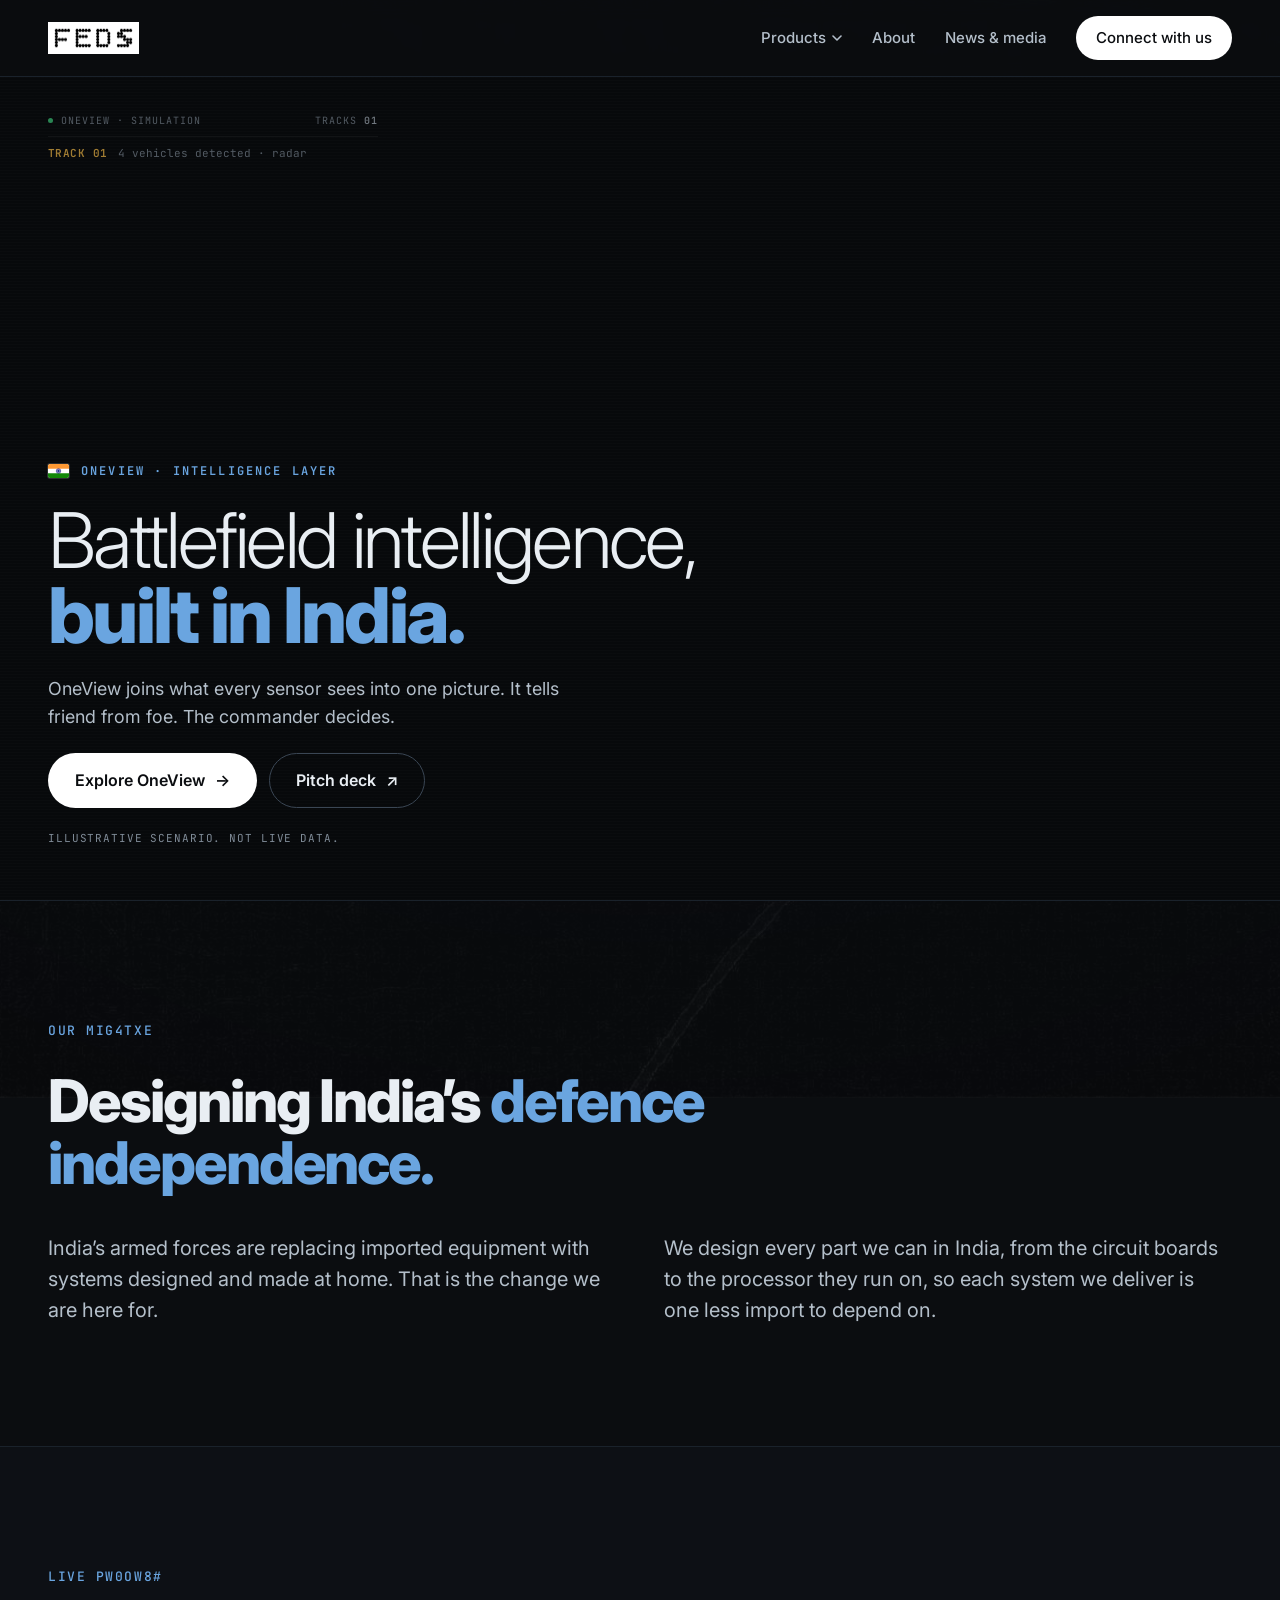
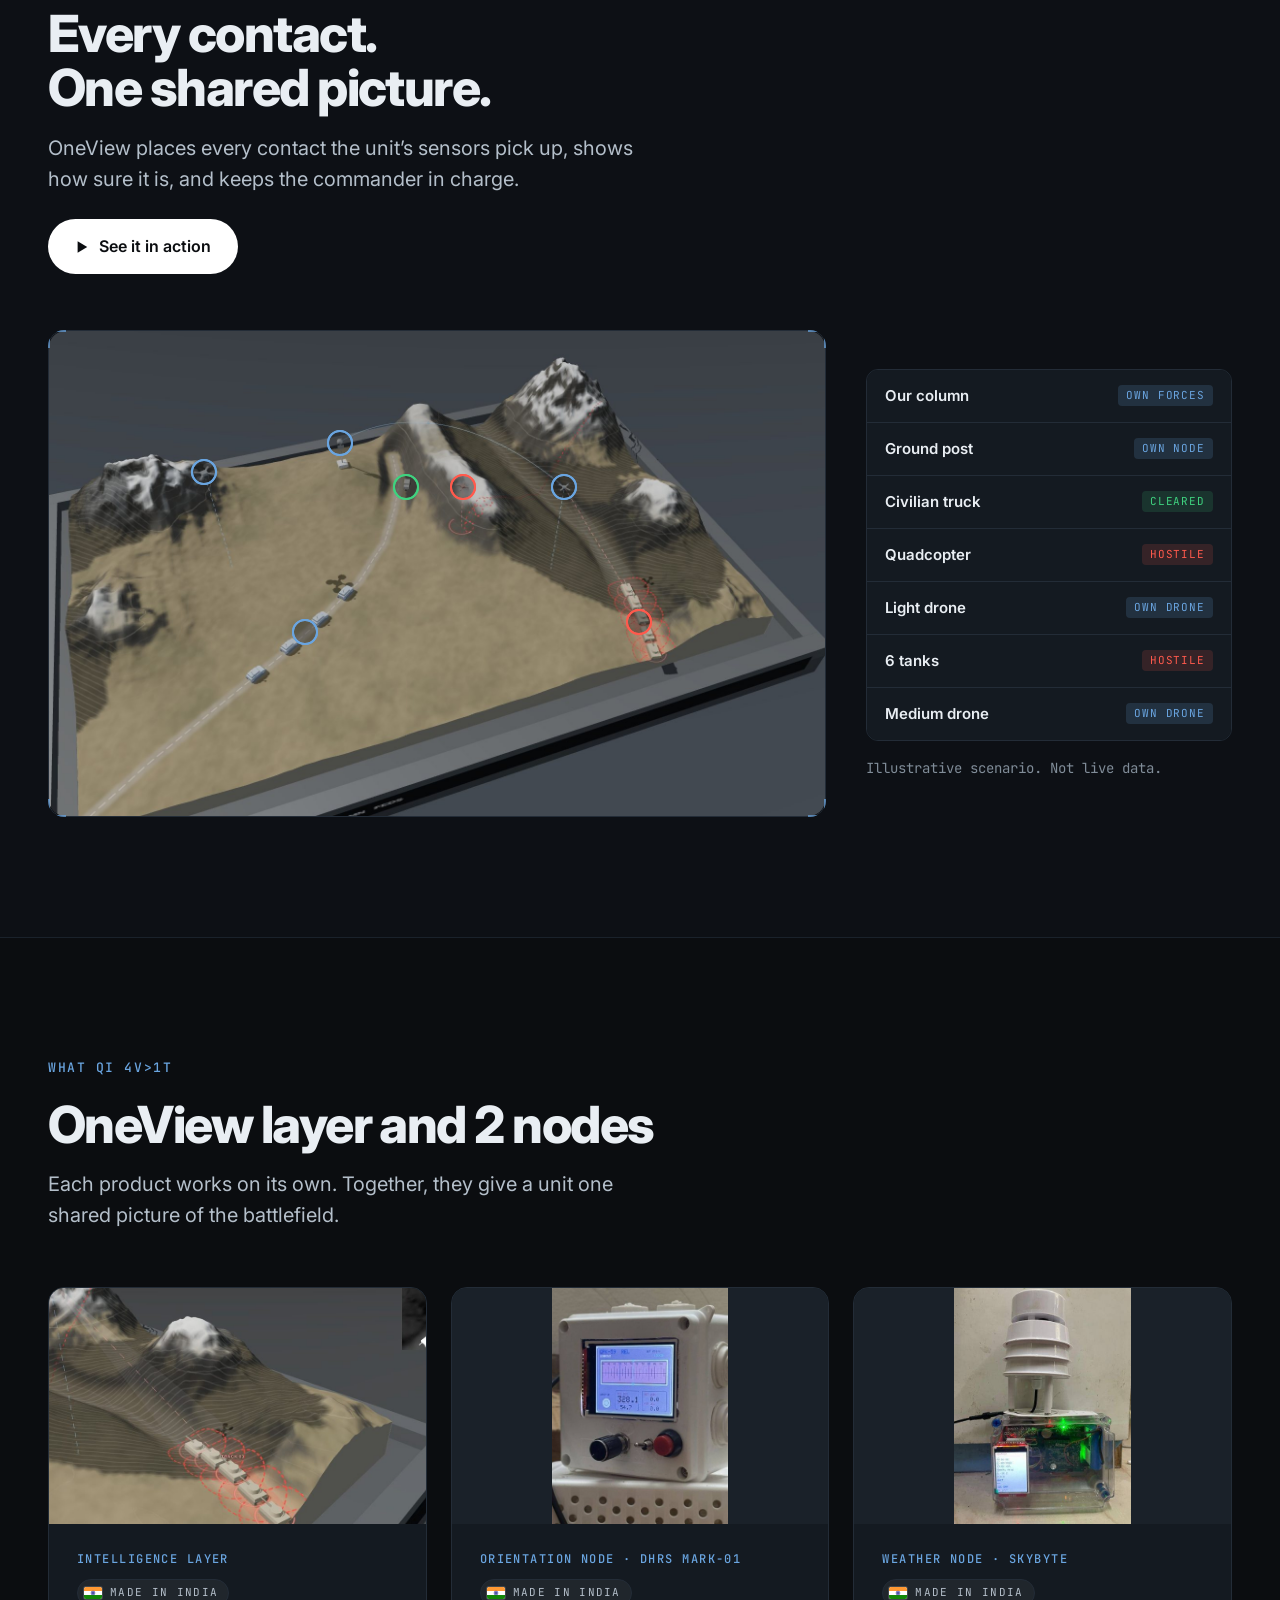
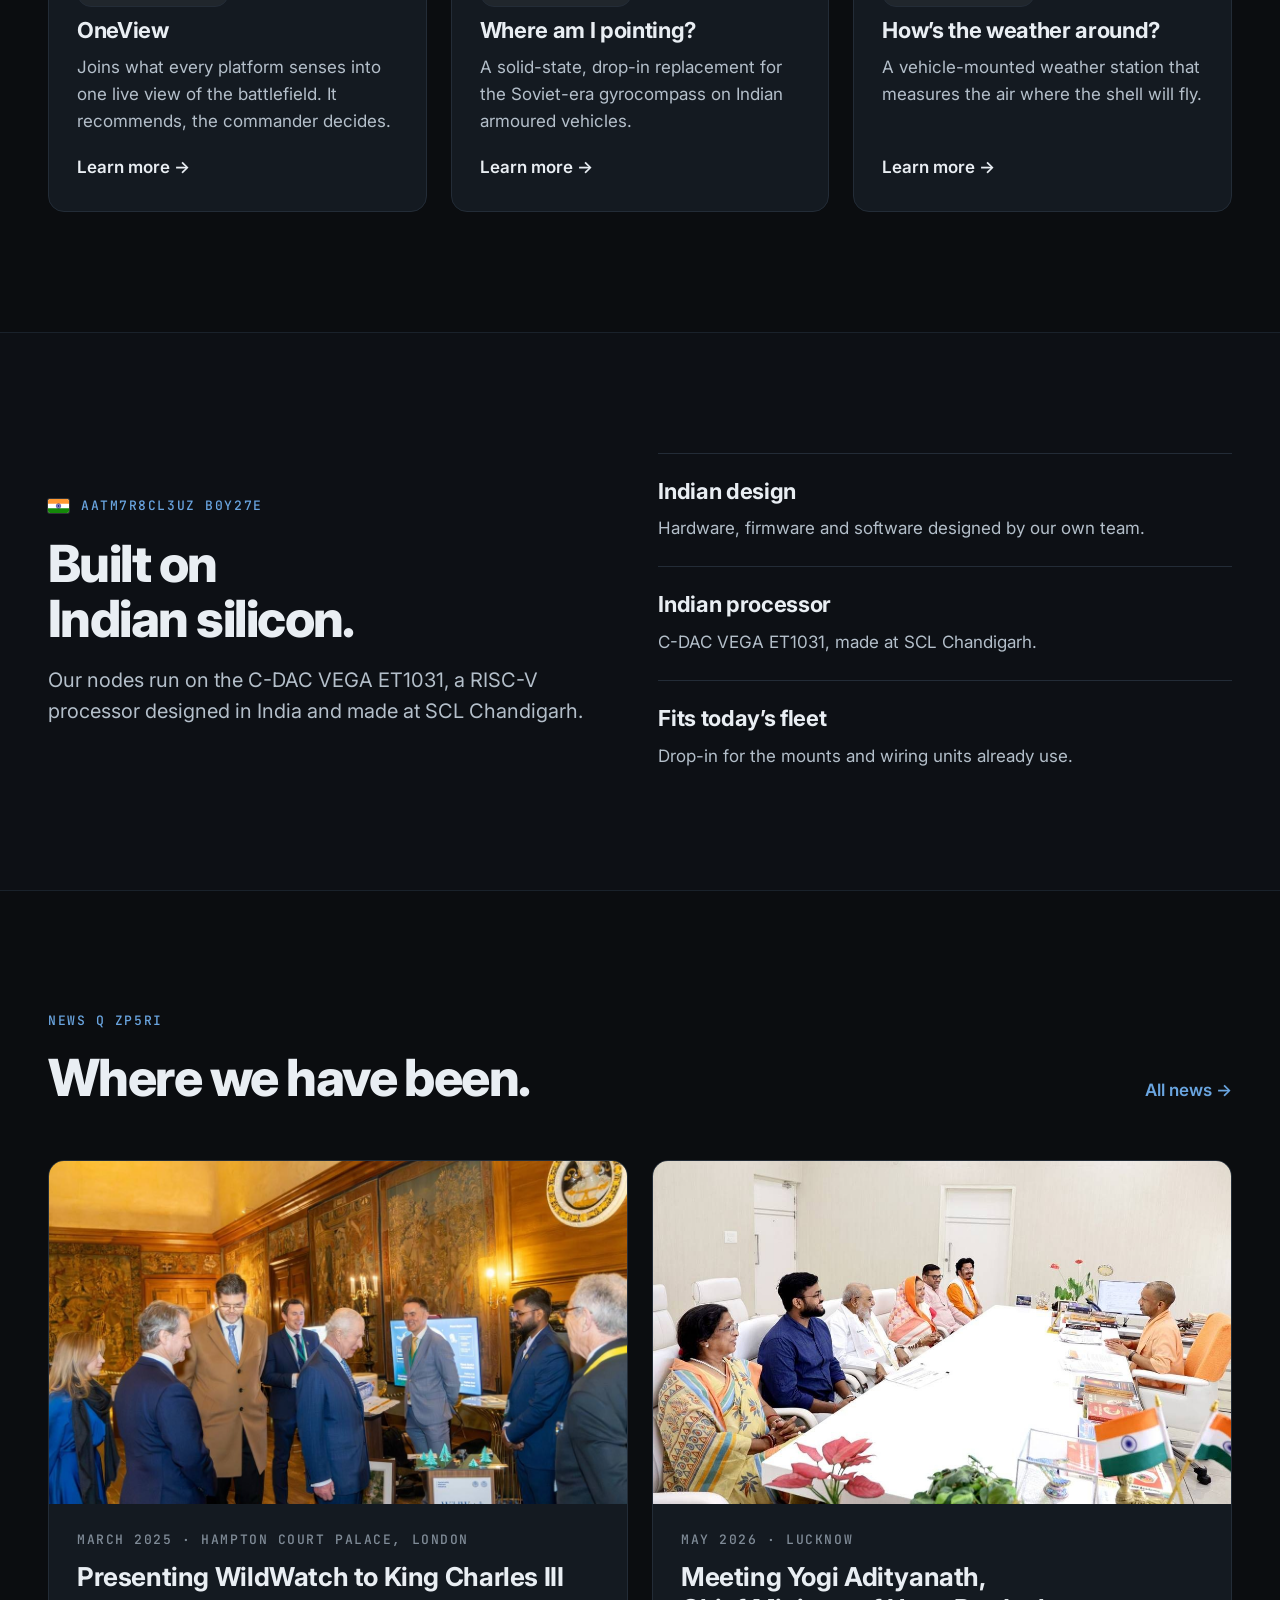
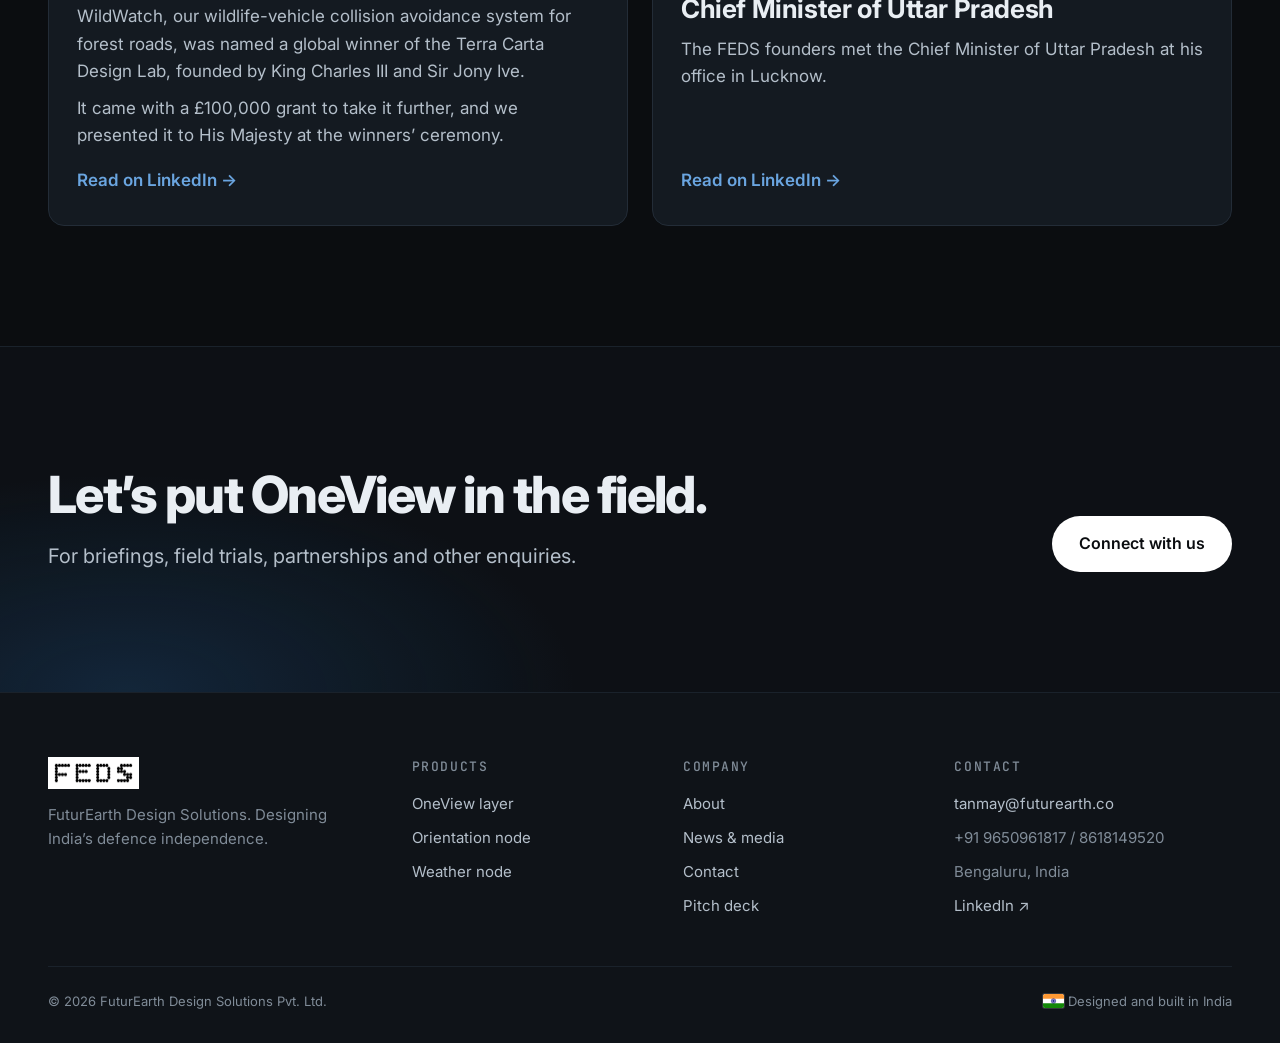
==== commit 8f963933: "Add Google Analytics (G-6VQD9LV5H6) to all pages" ====
--- a/index.html
+++ b/index.html
@@ -1,6 +1,14 @@
 <!doctype html>
 <html lang="en">
 <head>
+<!-- Google Analytics -->
+<script async src="https://www.googletagmanager.com/gtag/js?id=G-6VQD9LV5H6"></script>
+<script>
+  window.dataLayer = window.dataLayer || [];
+  function gtag(){dataLayer.push(arguments);}
+  gtag('js', new Date());
+  gtag('config', 'G-6VQD9LV5H6');
+</script>
 <meta charset="utf-8">
 <meta name="viewport" content="width=device-width, initial-scale=1, viewport-fit=cover">
 <title>FEDS · Battlefield intelligence, built in India</title>
